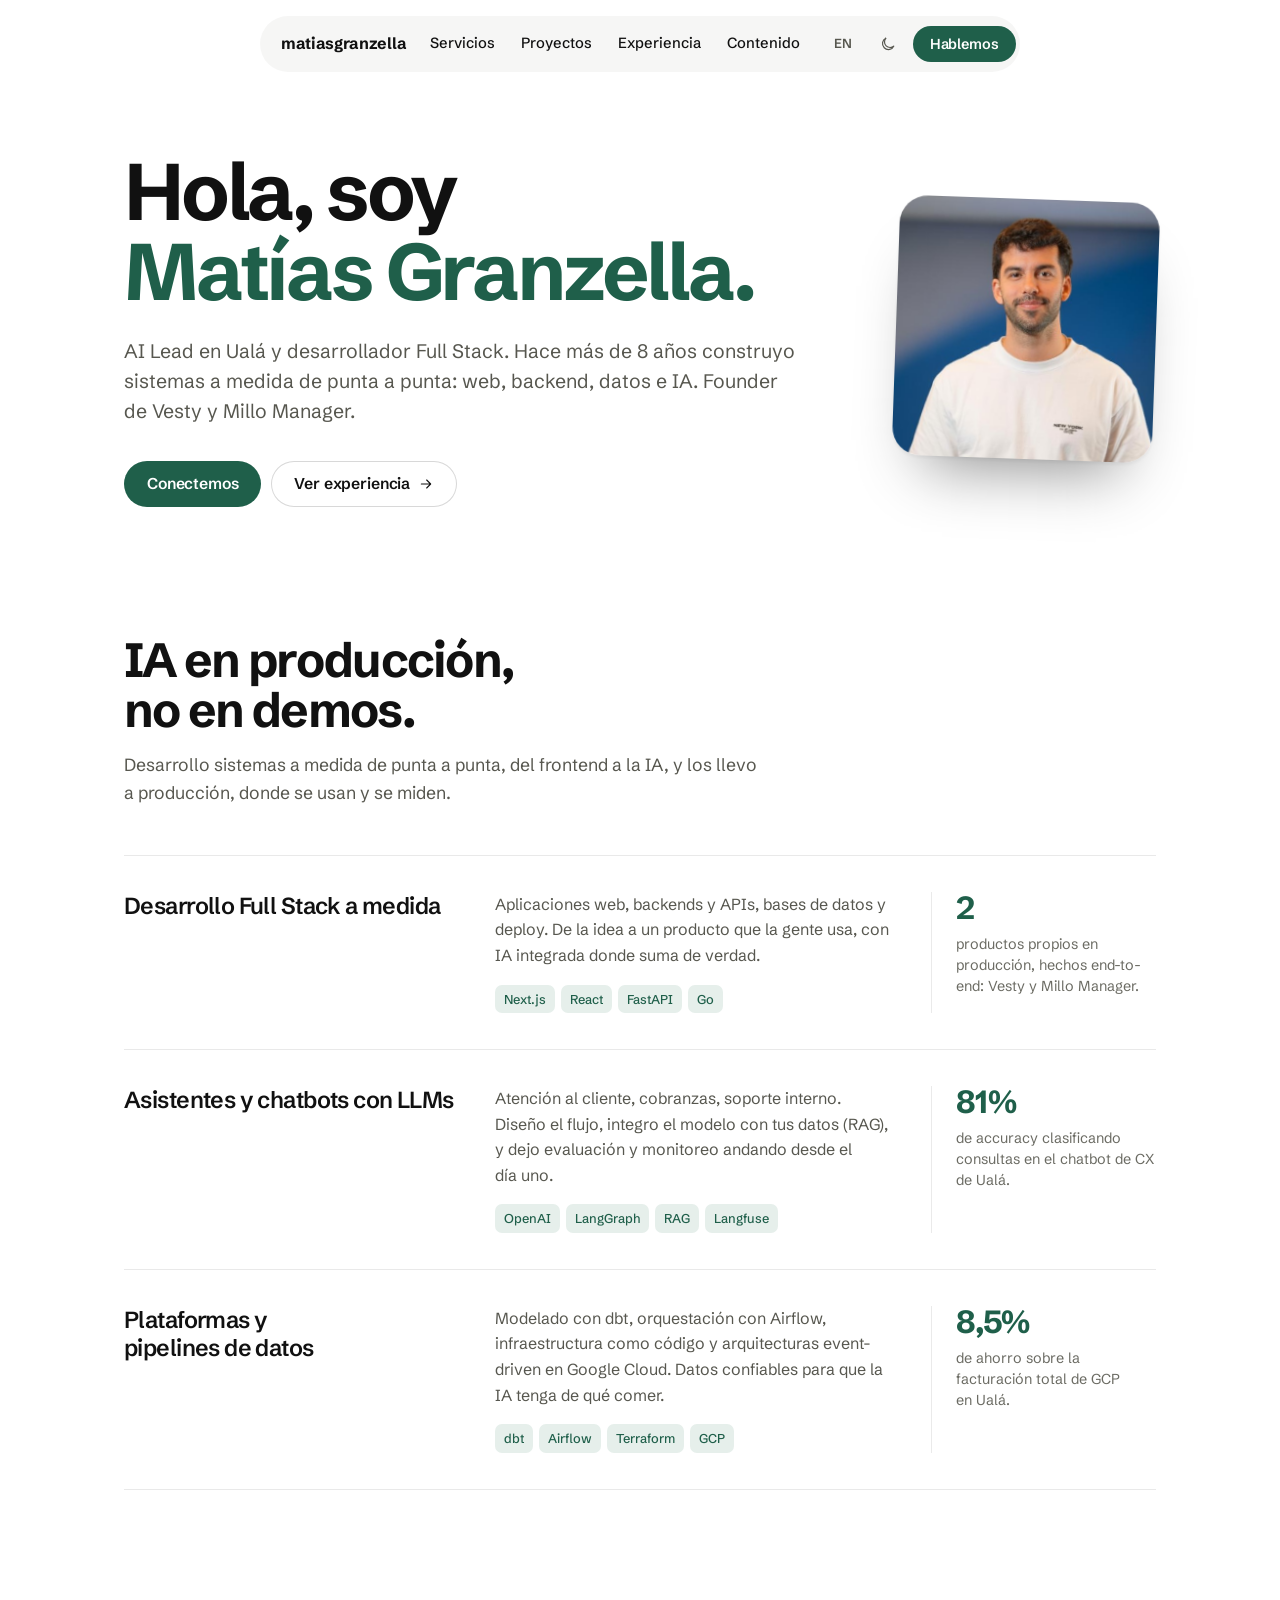
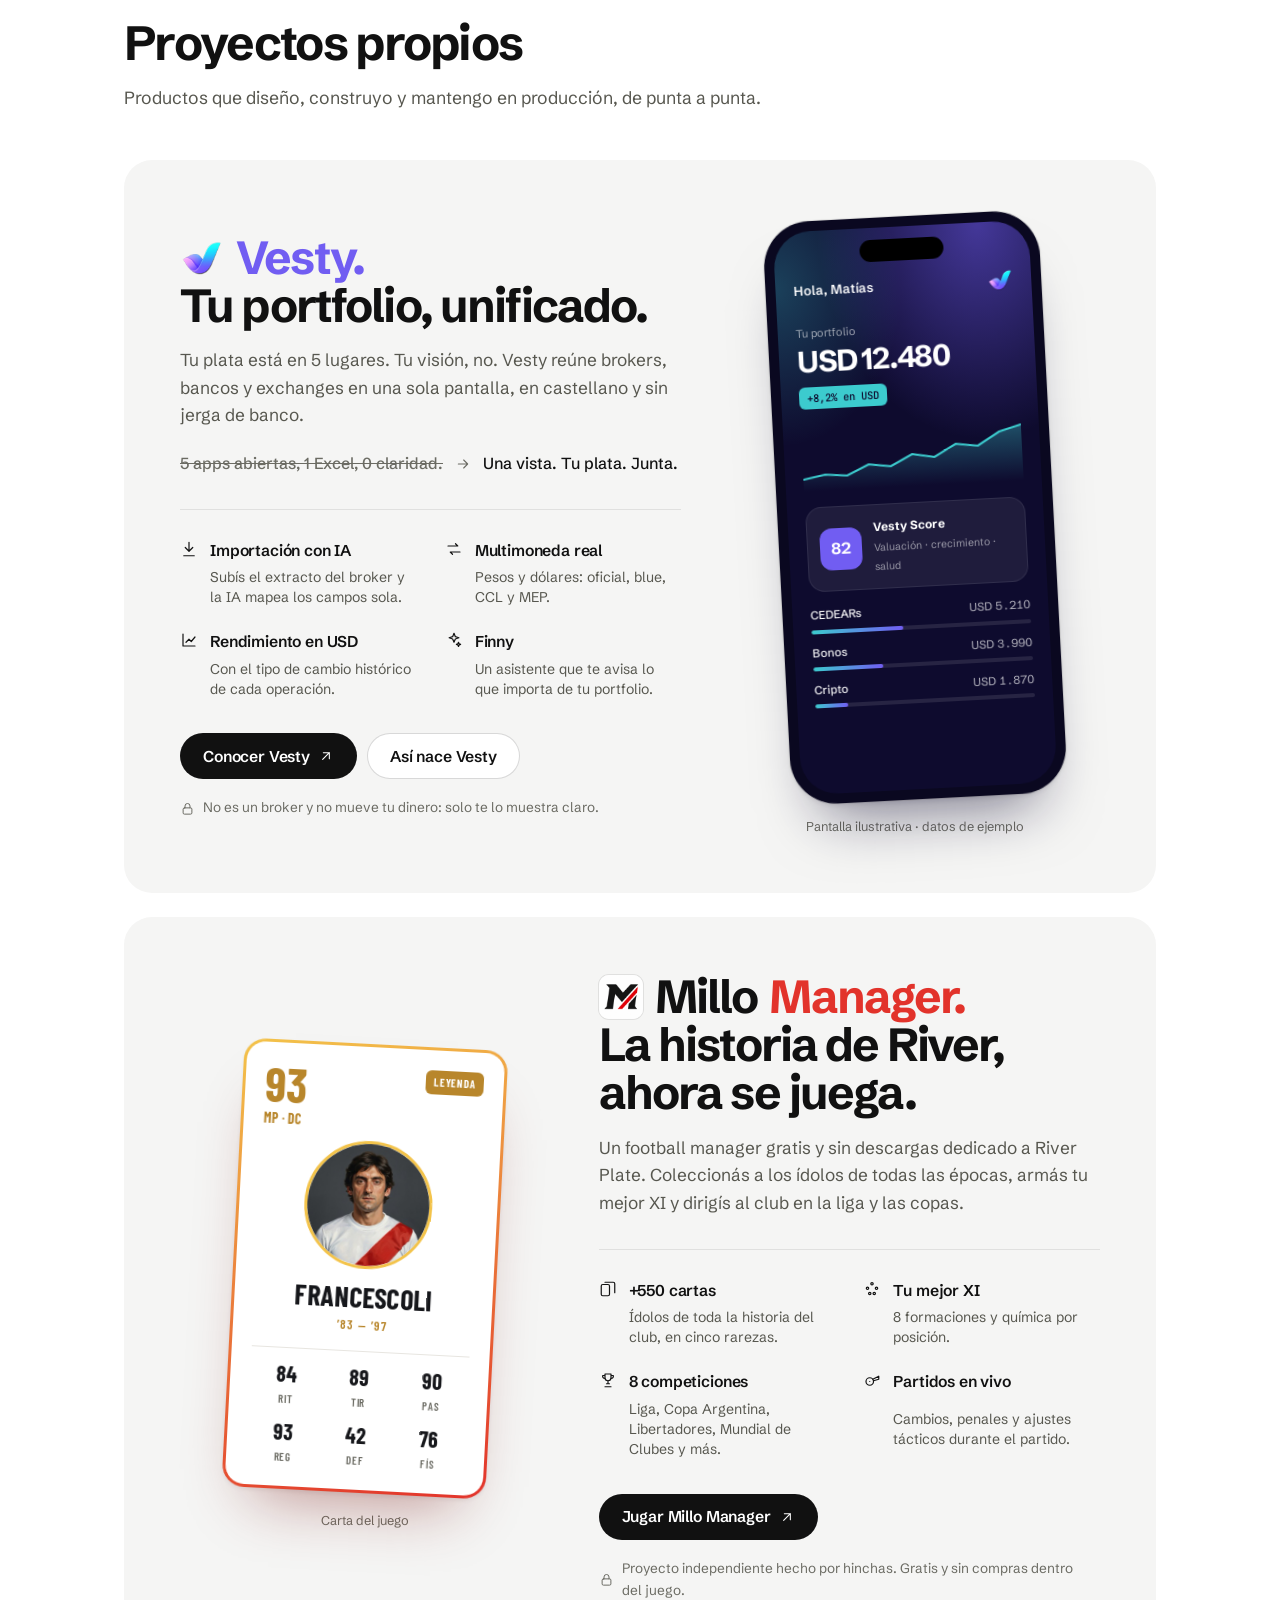
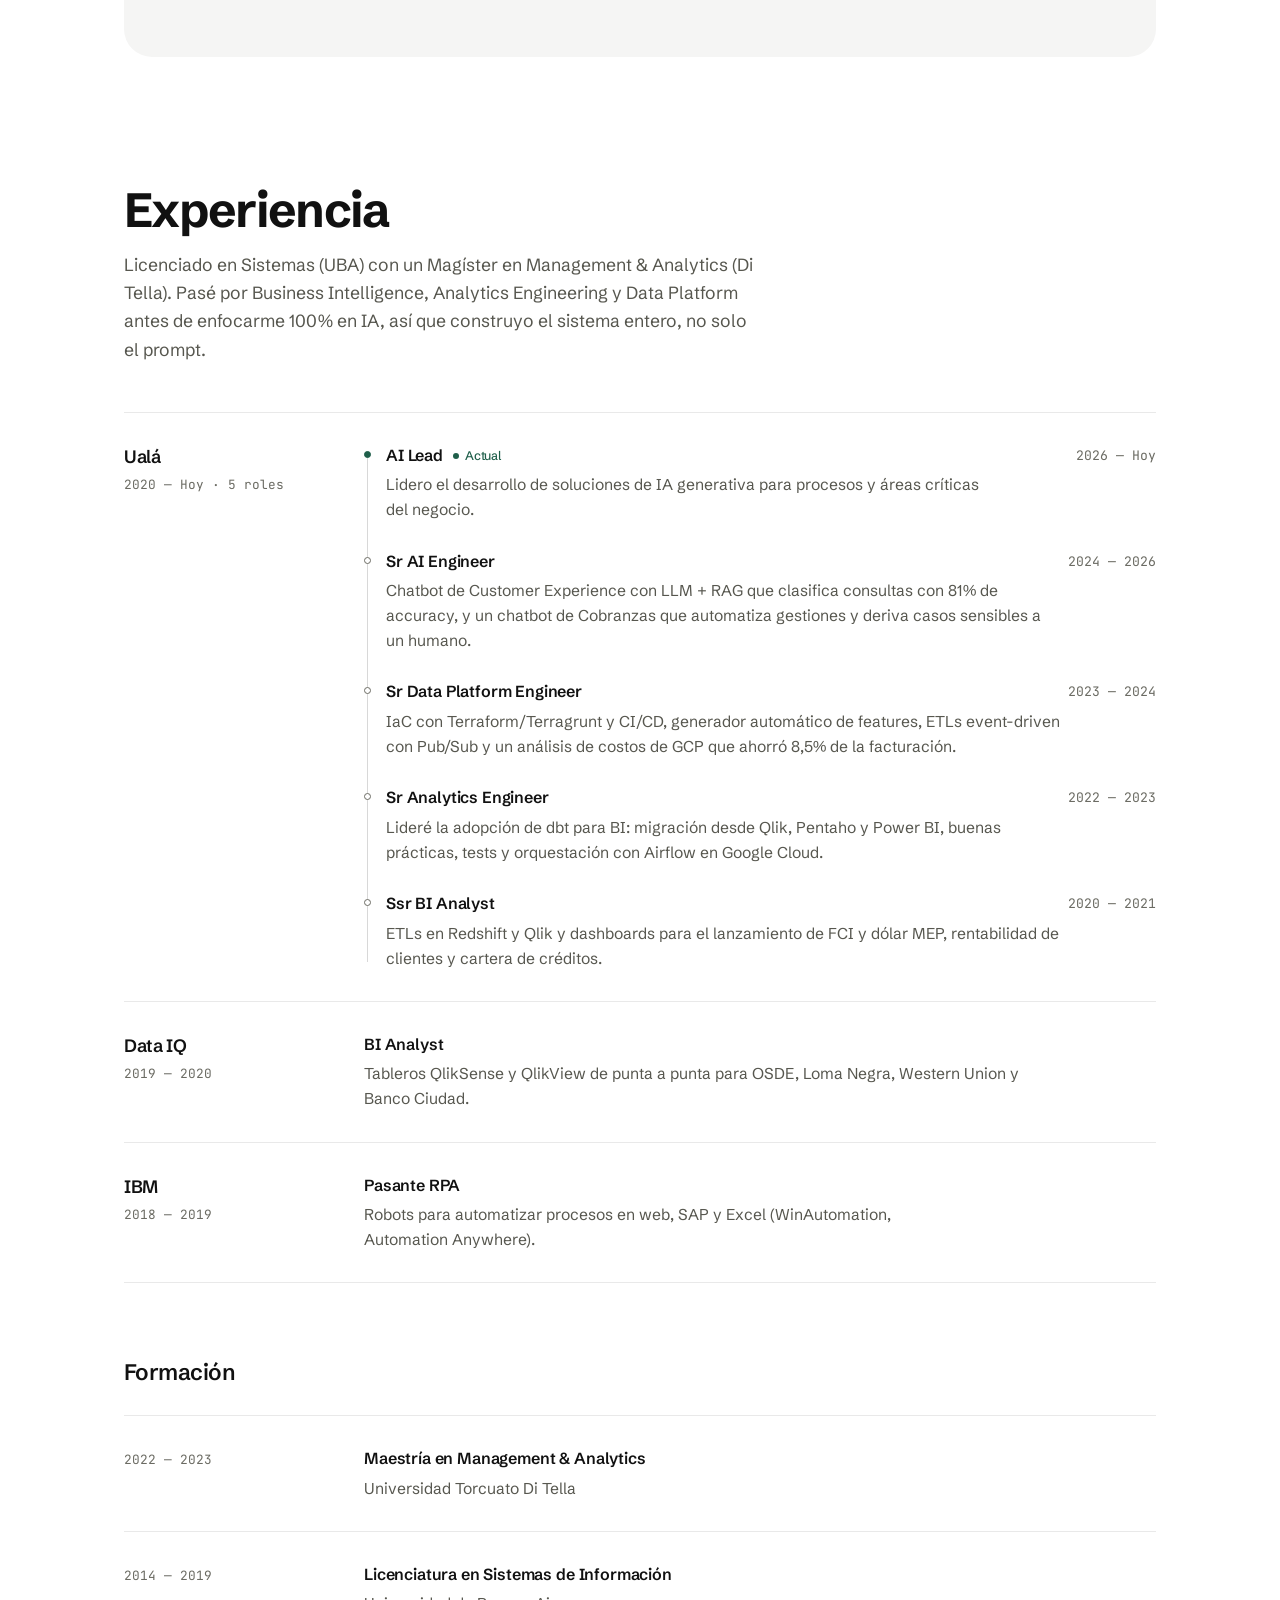
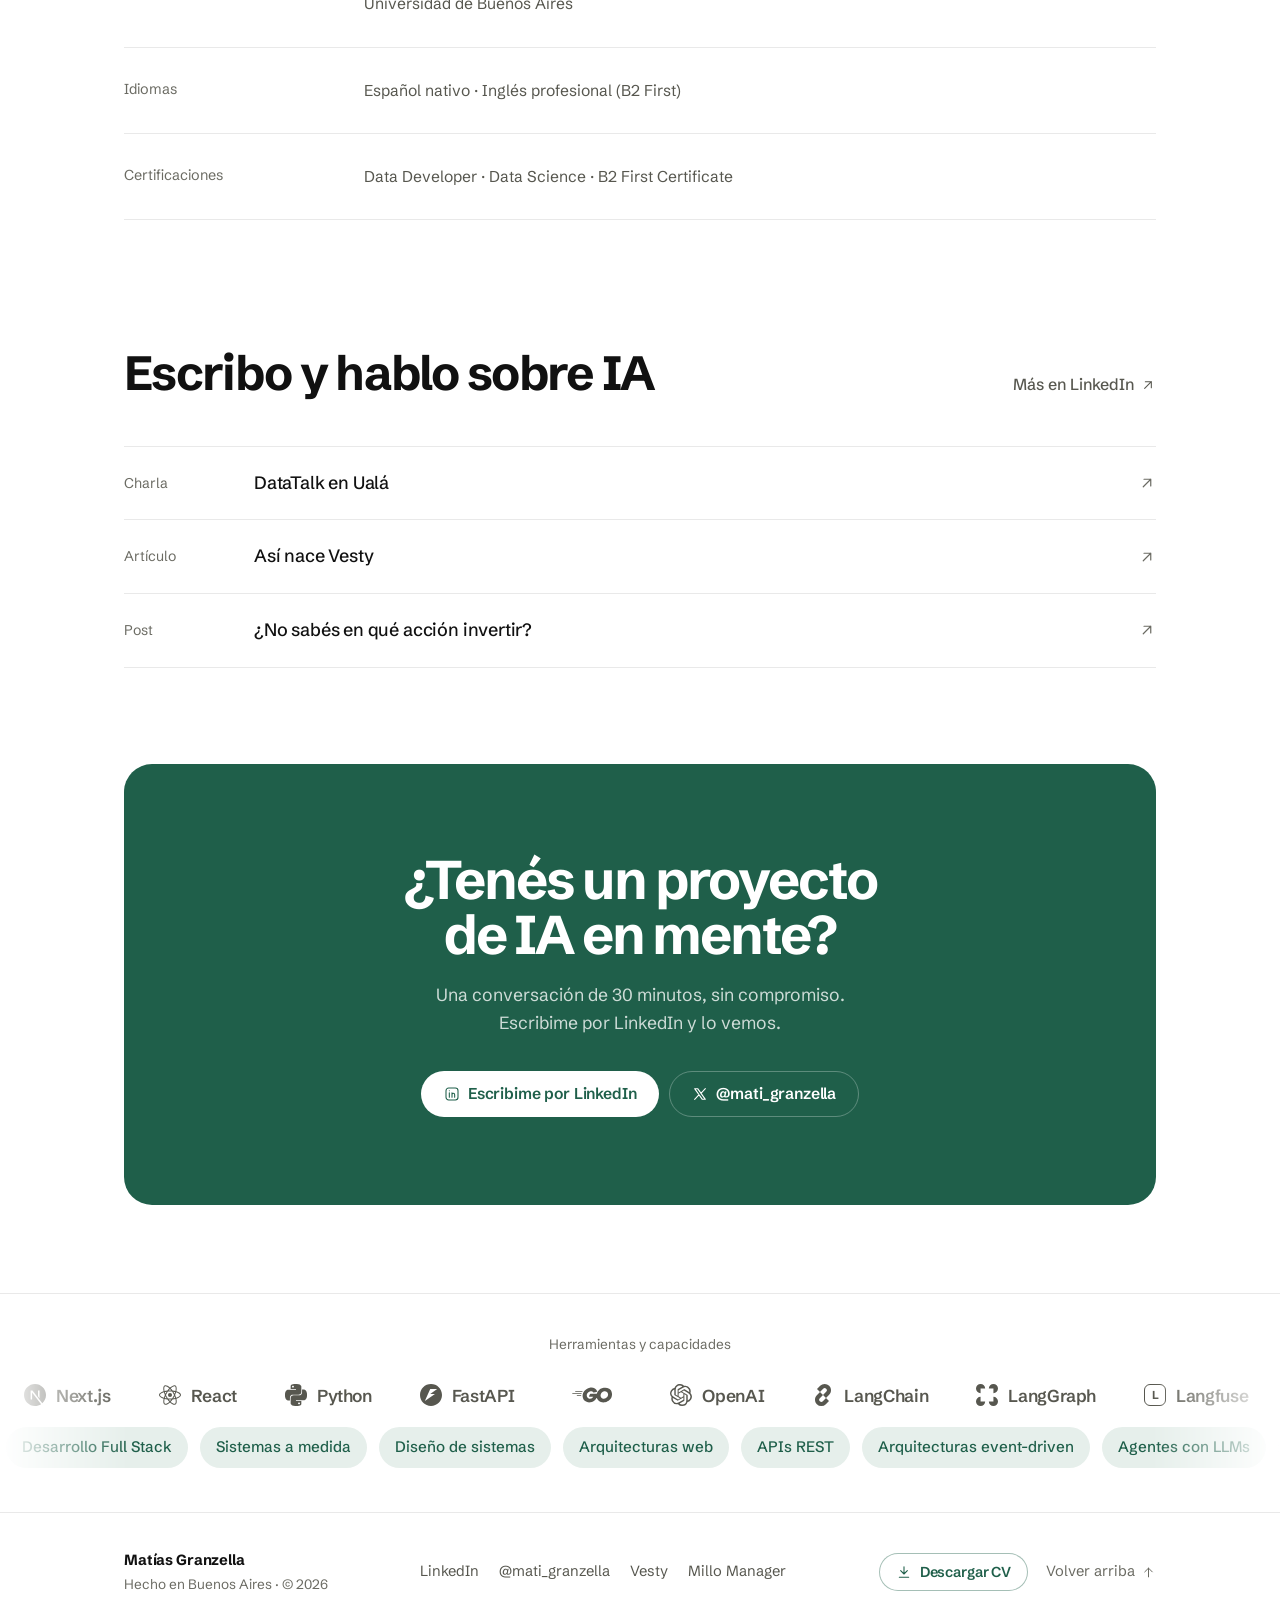
==== index.html @ e3f2c56a "Imagen para compartir más sobria (v4) y "Full Stack" en todos lados - og-image-v4.png: nombre grande" ====
<!DOCTYPE html>
<html lang="es">
<head>
  <meta charset="UTF-8" />
  <meta name="viewport" content="width=device-width, initial-scale=1.0" />
  <title>Matías Granzella — AI Lead y desarrollador Full Stack</title>
  <meta name="description" content="AI Lead en Ualá y desarrollador Full Stack. Construyo sistemas a medida con IA en producción. Founder de Vesty y Millo Manager." />
  <meta name="theme-color" content="#ffffff" media="(prefers-color-scheme: light)" />
  <meta name="theme-color" content="#0b0b0b" media="(prefers-color-scheme: dark)" />

  <!-- PREVIEW AL COMPARTIR (LinkedIn / X / WhatsApp) -->
  <link rel="canonical" href="https://matiasgranzella.com" />
  <meta property="og:type" content="website" />
  <meta property="og:site_name" content="Matías Granzella" />
  <meta property="og:locale" content="es_AR" />
  <meta property="og:title" content="Matías Granzella — AI Lead y desarrollador Full Stack" />
  <meta property="og:description" content="AI Lead en Ualá y desarrollador Full Stack. Construyo sistemas a medida con IA en producción. Founder de Vesty y Millo Manager." />
  <meta property="og:url" content="https://matiasgranzella.com" />
  <meta property="og:image" content="https://matiasgranzella.com/assets/og-image-v4.png" />
  <meta property="og:image:secure_url" content="https://matiasgranzella.com/assets/og-image-v4.png" />
  <meta property="og:image:width" content="1200" />
  <meta property="og:image:height" content="630" />
  <meta property="og:image:type" content="image/png" />
  <meta property="og:image:alt" content="Matías Granzella — AI Lead en Ualá, desarrollador Full Stack y founder de Vesty y Millo Manager" />

  <!-- Twitter / X -->
  <meta name="twitter:card" content="summary_large_image" />
  <meta name="twitter:title" content="Matías Granzella — AI Lead y desarrollador Full Stack" />
  <meta name="twitter:description" content="Sistemas a medida con IA en producción. Founder de Vesty y Millo Manager." />
  <meta name="twitter:image" content="https://matiasgranzella.com/assets/og-image-v4.png" />
  <meta name="twitter:creator" content="@mati_granzella" />

  <link rel="icon" type="image/svg+xml" href="assets/favicon.svg" />
  <link rel="apple-touch-icon" href="assets/favicon.svg" />

  <script>
    // Tema antes del primer paint: preferencia guardada o la del sistema
    (function () {
      try {
        var t = localStorage.getItem("theme");
        if (t === "dark" || (!t && matchMedia("(prefers-color-scheme: dark)").matches))
          document.documentElement.setAttribute("data-theme", "dark");
      } catch (e) {}
    })();
  </script>

  <link rel="preconnect" href="https://fonts.googleapis.com" />
  <link rel="preconnect" href="https://fonts.gstatic.com" crossorigin />
  <link href="https://fonts.googleapis.com/css2?family=Barlow+Condensed:wght@600;700&family=JetBrains+Mono:wght@400;500&family=Schibsted+Grotesk:wght@400;500;600;700&display=swap" rel="stylesheet" />
  <link rel="stylesheet" href="styles.css" />
</head>
<body>
<!--
  THESIS: Un CV que se lee como el sitio de un producto: un senior que ya shipea IA en producción, con números. Rechaza el portfolio de dev con orbs, emojis y barras de skills.
  OWN-WORLD: Lienzo blanco (#fff) / negro (#0b0b0b), superficies gris piedra, tinta #111, verde bosque #1F5F4A como color de marca (botones principales, última línea del H1, cifras, tags, puntos, cierre). Schibsted Grotesk 700 apretado para títulos, JetBrains Mono solo para años. Nav y botones en píldora, filas con hairlines, cards de producto propio (Vesty, Millo Manager) cada una en su paleta. ES/EN.
  STORY: Entiende en 5s quién es (AI Lead en Ualá + Full Stack + founder); cree porque cada servicio trae una prueba real; escribe por LinkedIn o descarga el CV.
  FIRST VIEWPORT: Nav píldora centrada arriba (marca, secciones, EN, tema, "Hablemos"). Dos columnas: izquierda H1 "Hola, soy / Matías Granzella." (~5rem, segunda línea en verde), subtítulo de 2-3 líneas, botón verde "Conectemos" + "Ver experiencia"; derecha foto cuadrada de 260px levemente girada. En mobile la foto va chica arriba del H1.
  FORM: brief-pinned (referencia martincoll.dev) sobre el roll; seed 438fd746.
  FINISH: unreviewed and undocumented is unfinished; this build ends with the finish review, the verdict, DESIGN.md, and every shipping raster carrying its provenance
-->
  <a class="skip" href="#main">Saltar al contenido</a>
  <div class="progress" id="progress" aria-hidden="true"></div>

  <header class="nav" id="nav">
    <a href="#top" class="nav__brand" aria-label="Inicio">
      <span class="nav__handle" id="navHandle"></span>
    </a>
    <nav class="nav__links" aria-label="Secciones">
      <a href="#servicios" data-nav="services">Servicios</a>
      <a href="#proyectos" data-nav="projects">Proyectos</a>
      <a href="#experiencia" data-nav="experience">Experiencia</a>
      <a href="#contenido" data-nav="content">Contenido</a>
    </nav>
    <div class="nav__actions">
      <button class="lang-toggle" id="langToggle" type="button">EN</button>
      <button class="theme-toggle" id="themeToggle" type="button" aria-label="Cambiar a modo oscuro">
        <svg class="icon-moon" viewBox="0 0 24 24" aria-hidden="true"><path d="M20 14.5A8 8 0 1 1 9.5 4a6.5 6.5 0 0 0 10.5 10.5Z"/></svg>
        <svg class="icon-sun" viewBox="0 0 24 24" aria-hidden="true"><circle cx="12" cy="12" r="4"/><path d="M12 2v2M12 20v2M4.9 4.9l1.4 1.4M17.7 17.7l1.4 1.4M2 12h2M20 12h2M4.9 19.1l1.4-1.4M17.7 6.3l1.4-1.4"/></svg>
      </button>
      <a class="btn btn--primary btn--sm" id="navCta" href="#">Hablemos</a>
    </div>
  </header>

  <main id="main">
    <!-- HERO -->
    <section class="hero" id="top">
      <div class="container hero__inner">
        <div class="hero__copy">
          <h1 class="hero__title" id="heroTitle"></h1>
          <p class="hero__sub" id="heroSub"></p>
          <div class="hero__ctas" id="heroCtas"></div>
          <p class="hero__status" id="heroStatus"></p>
        </div>
        <figure class="hero__photo">
          <img id="heroPhoto" src="assets/foto_perfil.jpeg" alt="Matías Granzella" width="681" height="531" />
        </figure>
      </div>

    </section>

    <!-- SERVICIOS -->
    <section class="section" id="servicios">
      <div class="container">
        <header class="section__head">
          <h2 class="section__title" id="servicesTitle"></h2>
          <p class="section__intro" id="servicesIntro"></p>
        </header>
        <ol class="services" id="servicesList"></ol>
      </div>
    </section>

    <!-- PROYECTOS -->
    <section class="section" id="proyectos">
      <div class="container">
        <header class="section__head">
          <h2 class="section__title" id="projectsTitle"></h2>
          <p class="section__intro" id="projectsIntro"></p>
        </header>
        <div class="projects" id="projectsList"></div>
      </div>
    </section>

    <!-- EXPERIENCIA -->
    <section class="section" id="experiencia">
      <div class="container">
        <header class="section__head">
          <h2 class="section__title" id="expTitle"></h2>
          <p class="section__intro" id="expAbout"></p>
        </header>
        <div class="cv" id="cvList"></div>

        <h3 class="cv__subtitle" id="eduTitle"></h3>
        <div class="cv" id="eduList"></div>
      </div>
    </section>

    <!-- CONTENIDO -->
    <section class="section" id="contenido">
      <div class="container">
        <header class="section__head section__head--row">
          <h2 class="section__title" id="contentTitle"></h2>
          <a class="link-arrow" id="contentCta" href="#"></a>
        </header>
        <ul class="posts" id="contentList"></ul>
      </div>
    </section>

    <!-- CIERRE -->
    <section class="section section--tight" id="contacto">
      <div class="container">
        <div class="closing">
          <h2 class="closing__title" id="contactTitle"></h2>
          <p class="closing__text" id="contactText"></p>
          <div class="closing__ctas" id="contactCtas"></div>
        </div>
        <p class="closing__personal" id="contactPersonal"></p>
      </div>
    </section>

    <!-- STACK -->
    <section class="stack" aria-label="Tecnologías con las que trabajo">
      <p class="stack__label" id="stackLabel"></p>
      <div class="stack__viewport">
        <ul class="stack__track" id="stackTrack"></ul>
      </div>
      <div class="stack__viewport">
        <ul class="stack__track stack__track--caps" id="capsTrack"></ul>
      </div>
    </section>
  </main>

  <footer class="footer">
    <div class="container footer__inner">
      <div class="footer__id">
        <span class="footer__name" id="footerName"></span>
        <span class="footer__made" id="footerMade"></span>
      </div>
      <nav class="footer__links" id="footerLinks" aria-label="Links"></nav>
      <div class="footer__actions">
        <a class="btn btn--ghost btn--sm footer__cv" id="footerCv" download></a>
        <a class="footer__top" id="footerTop" href="#top"></a>
      </div>
    </div>
  </footer>

  <script src="data.js"></script>
  <script src="app.js"></script>
</body>
</html>
---- styles.css ----
/* ============================================================================
   ESTILOS — normalmente no necesitás tocar esto.
   El color de acento se cambia desde data.js (campo "accent").
   ========================================================================== */

:root {
  --bg: #ffffff;
  --surface: #f5f5f4;
  --surface-2: #ececea;
  --ink: #111111;
  --ink-soft: #57574f;
  --ink-faint: #6b6b63;
  --line: rgba(17, 17, 17, 0.09);
  --line-strong: rgba(17, 17, 17, 0.16);
  --accent: #1F5F4A;
  --accent-ink: #1F5F4A;
  --accent-strong: #1F5F4A;
  --accent-strong-hover: #184c3b;
  --accent-on: #ffffff;
  --accent-tint: #e6efeb;
  --accent-display: #1F5F4A;
  --closing-bg: #1F5F4A;
  --inverse-bg: #111111;
  --inverse-ink: #ffffff;
  --inverse-soft: rgba(255, 255, 255, 0.68);

  --sans: "Schibsted Grotesk", ui-sans-serif, system-ui, -apple-system, "Segoe UI", sans-serif;
  --mono: "JetBrains Mono", ui-monospace, "SF Mono", Menlo, monospace;

  --container: 1080px;
  --gutter: 24px;
  --radius-lg: 28px;
  --ease-out: cubic-bezier(0.16, 1, 0.3, 1);

  color-scheme: light;
}

[data-theme="dark"] {
  --bg: #0b0b0b;
  --surface: #161615;
  --surface-2: #1f1f1d;
  --ink: #f2f2ef;
  --ink-soft: #b3b3ab;
  --ink-faint: #8a8a82;
  --line: rgba(255, 255, 255, 0.09);
  --line-strong: rgba(255, 255, 255, 0.18);
  --accent: #6fae93;
  --accent-ink: #7fbfa3;
  --accent-strong: #6fae93;
  --accent-strong-hover: #7fbfa3;
  --accent-on: #0b0b0b;
  --accent-tint: rgba(111, 174, 147, 0.14);
  --accent-display: #7fbfa3;
  --closing-bg: #173f33;
  --inverse-bg: #f2f2ef;
  --inverse-ink: #0b0b0b;
  --inverse-soft: rgba(11, 11, 11, 0.66);

  color-scheme: dark;
}

*, *::before, *::after { margin: 0; padding: 0; box-sizing: border-box; }

html { scroll-behavior: smooth; scroll-padding-top: 96px; -webkit-text-size-adjust: 100%; }

body {
  font-family: var(--sans);
  font-size: 1rem;
  line-height: 1.6;
  background: var(--bg);
  color: var(--ink);
  -webkit-font-smoothing: antialiased;
  text-rendering: optimizeLegibility;
}

::selection { background: color-mix(in srgb, var(--accent) 24%, transparent); color: var(--ink); }
:focus-visible { outline: 2px solid var(--accent); outline-offset: 3px; border-radius: 6px; }
html { scrollbar-color: var(--line-strong) var(--bg); }

a { color: inherit; text-decoration: none; }
ul, ol { list-style: none; }
img, svg { display: block; }
h1, h2, h3 { text-wrap: balance; }
p { text-wrap: pretty; }

.container { max-width: var(--container); margin: 0 auto; padding: 0 var(--gutter); }

.skip {
  position: absolute; left: 12px; top: -48px; z-index: 200;
  background: var(--ink); color: var(--bg);
  padding: 10px 16px; border-radius: 100px; font-weight: 600; font-size: .9rem;
}
.skip:focus { top: 12px; }

.mono { font-family: var(--mono); font-variant-numeric: tabular-nums; }

/* ICONOS ------------------------------------------------------------------- */
.i {
  width: 18px; height: 18px;
  fill: none; stroke: currentColor; stroke-width: 1.6;
  stroke-linecap: round; stroke-linejoin: round;
  flex-shrink: 0;
}

/* BOTONES ------------------------------------------------------------------ */
.btn {
  display: inline-flex; align-items: center; justify-content: center; gap: 8px;
  font: 600 .98rem/1 var(--sans);
  letter-spacing: -.01em;
  padding: 14px 22px;
  border-radius: 100px;
  border: 1px solid transparent;
  cursor: pointer;
  white-space: nowrap;
  transition: background-color .2s, border-color .2s, color .2s, transform .2s var(--ease-out);
}
.btn:active { transform: scale(.97); }
.btn--primary { background: var(--accent-strong); color: var(--accent-on); }
.btn--primary:hover { background: var(--accent-strong-hover); }
.btn--ghost { background: var(--bg); color: var(--ink); border-color: var(--line-strong); }
.btn--ghost:hover { background: var(--surface); }
.btn--sm { padding: 10px 16px; font-size: .9rem; }
.btn .i { width: 16px; height: 16px; transition: transform .25s var(--ease-out); }
.btn:hover .i--arrow { transform: translateX(3px); }

.link-arrow {
  display: inline-flex; align-items: center; gap: 6px;
  font-weight: 500; color: var(--ink-soft);
  transition: color .2s;
}
.link-arrow:hover { color: var(--accent-ink); }
.link-arrow .i { width: 16px; height: 16px; transition: transform .25s var(--ease-out); }
.link-arrow:hover .i { transform: translate(2px, -2px); }

/* NAV ---------------------------------------------------------------------- */
.nav {
  position: fixed; z-index: 100;
  top: 16px; left: 50%;
  transform: translateX(-50%);
  width: min(760px, calc(100% - 24px));
  display: flex; align-items: center; justify-content: space-between; gap: 12px;
  padding: 7px 7px 7px 10px;
  background: color-mix(in srgb, var(--surface) 88%, transparent);
  backdrop-filter: saturate(1.4) blur(14px);
  -webkit-backdrop-filter: saturate(1.4) blur(14px);
  border: 1px solid transparent;
  border-radius: 100px;
  transition: border-color .3s, box-shadow .3s;
}
.nav.is-scrolled { border-color: var(--line); box-shadow: 0 6px 24px -12px rgba(0, 0, 0, .18); }
.nav__brand { display: flex; align-items: center; padding-left: 10px; font-weight: 700; letter-spacing: -.02em; }
.nav__links { display: flex; gap: 2px; }
.nav__links a {
  font-size: .92rem; font-weight: 500;
  color: var(--ink);
  padding: 8px 12px; border-radius: 100px;
  transition: color .2s, background-color .2s;
}
.nav__links a:hover { background: var(--surface-2); color: var(--accent-ink); }
.nav__links a.is-active { color: var(--accent-ink); background: var(--accent-tint); }
.nav__actions { display: flex; align-items: center; gap: 6px; }

.theme-toggle {
  width: 38px; height: 38px;
  display: grid; place-items: center;
  border-radius: 50%;
  border: 0; background: transparent;
  color: var(--ink-soft);
  cursor: pointer;
  transition: color .2s, background-color .2s;
}
.theme-toggle:hover { color: var(--ink); background: var(--surface-2); }
.theme-toggle svg { width: 18px; height: 18px; fill: none; stroke: currentColor; stroke-width: 1.6; stroke-linecap: round; }
.lang-toggle {
  height: 38px; padding: 0 10px;
  border: 0; border-radius: 100px; background: transparent;
  font: 600 .82rem/1 var(--sans); letter-spacing: .02em;
  color: var(--ink-soft); cursor: pointer;
  transition: color .2s, background-color .2s;
}
.lang-toggle:hover { color: var(--ink); background: var(--surface-2); }
.theme-toggle .icon-sun { display: none; }
[data-theme="dark"] .theme-toggle .icon-sun { display: block; }
[data-theme="dark"] .theme-toggle .icon-moon { display: none; }

@media (max-width: 720px) {
  .nav__links { display: none; }
}
@media (max-width: 380px) {
  .nav__handle { display: none; }
}

/* HERO --------------------------------------------------------------------- */
.hero { padding: 152px 0 0; }
.hero__inner {
  display: grid;
  grid-template-columns: minmax(0, 1fr) auto;
  gap: 64px;
  align-items: center;
}

/* Foto a un costado, recortada 4:5 y apenas girada (como las cards de producto) */
.hero__photo {
  position: relative;
  justify-self: end;
  width: 260px;
  aspect-ratio: 1;
  transform: perspective(900px) rotate(2deg) rotateX(var(--rx, 0deg)) rotateY(var(--ry, 0deg));
  transition: transform .5s var(--ease-out);
}
.hero__photo.is-tilting { transition: transform .12s linear; }
.hero__photo img {
  width: 100%; height: 100%;
  border-radius: var(--radius-lg);
  object-fit: cover; object-position: 50% 30%;
  box-shadow: 0 2px 4px rgba(0, 0, 0, .06), 0 40px 60px -32px rgba(0, 0, 0, .45);
}

.hero__title {
  font-size: clamp(2.6rem, 7.2vw, 5rem);
  font-weight: 700;
  line-height: 1;
  letter-spacing: -.04em;
  white-space: pre-line;
  max-width: 14ch;
}
.hero__accent { color: var(--accent-display); }
.hero__sub {
  margin-top: 24px;
  font-size: clamp(1.06rem, 1.6vw, 1.22rem);
  line-height: 1.55;
  color: var(--ink-soft);
  max-width: 56ch;
}
.hero__ctas { display: flex; flex-wrap: wrap; gap: 10px; margin-top: 34px; }
.hero__status {
  display: inline-flex; align-items: center; gap: 10px;
  margin-top: 26px;
  font-size: .9rem; color: var(--ink-faint);
}
.hero__status:empty { display: none; }
.status-dot {
  width: 8px; height: 8px; border-radius: 50%;
  background: var(--accent);
  box-shadow: 0 0 0 4px color-mix(in srgb, var(--accent) 18%, transparent);
}

/* Entrada orquestada: el único momento de movimiento autoral de la página */
@keyframes settle {
  from { opacity: .6; transform: translateY(8px); filter: blur(3px); }
  to { opacity: 1; transform: none; filter: none; }
}
.hero__photo img, .hero__title, .hero__sub, .hero__ctas, .hero__status {
  animation: settle .9s var(--ease-out) both;
}
.hero__photo img { animation-delay: .2s; }
.hero__title { animation-delay: .06s; }
.hero__sub { animation-delay: .26s; }
.hero__ctas { animation-delay: .36s; }
.hero__status { animation-delay: .46s; }

@media (max-width: 880px) {
  .hero__inner { grid-template-columns: 1fr; gap: 32px; }
  .hero__photo { order: -1; justify-self: start; width: 112px; transform: rotate(-2deg); }
  .hero__photo img { border-radius: 26px; }
}

/* STACK (cintas al final) -------------------------------------------------- */
.stack { margin-top: 88px; padding: 40px 0 44px; border-top: 1px solid var(--line); }
.stack__label { text-align: center; font-size: .85rem; color: var(--ink-faint); margin-bottom: 26px; }
.stack__viewport {
  overflow: hidden;
  -webkit-mask-image: linear-gradient(90deg, transparent, #000 10%, #000 90%, transparent);
  mask-image: linear-gradient(90deg, transparent, #000 10%, #000 90%, transparent);
}
.stack__viewport + .stack__viewport { margin-top: 18px; }
.stack__track { display: flex; align-items: center; width: max-content; animation: marquee 60s linear infinite; }
.stack__track--caps { animation-duration: 70s; animation-direction: reverse; }
.stack__viewport:hover .stack__track { animation-play-state: paused; }
.stack__item {
  display: inline-flex; align-items: center; gap: 10px;
  font-size: 1.08rem; font-weight: 600; letter-spacing: -.02em;
  color: var(--ink-soft);
  padding: 0 24px;
  white-space: nowrap;
  transition: color .3s;
}
.stack__item:hover { color: var(--ink); }
.stack__logo {
  width: 22px; height: 22px; flex-shrink: 0;
  background: currentColor;
  -webkit-mask: var(--logo) center / contain no-repeat;
  mask: var(--logo) center / contain no-repeat;
}
.stack__logo--wide { width: 76px; height: 40px; margin: -9px -8px; }
.stack__mono {
  width: 22px; height: 22px; flex-shrink: 0;
  display: grid; place-items: center;
  border-radius: 6px;
  border: 1.6px solid currentColor;
  font-size: .72rem; font-weight: 700; line-height: 1;
}
.stack__cap {
  font-size: .95rem; font-weight: 500;
  color: var(--accent-ink);
  background: var(--accent-tint);
  padding: 8px 16px; margin: 0 6px;
  border-radius: 100px;
  white-space: nowrap;
}
@keyframes marquee { to { transform: translateX(-50%); } }

/* SECCIONES ---------------------------------------------------------------- */
.section { padding: 128px 0 0; }
.section--tight { padding-top: 96px; }
.section__head { max-width: 640px; margin-bottom: 48px; }
.section__head--row {
  max-width: none;
  display: flex; align-items: flex-end; justify-content: space-between; gap: 24px; flex-wrap: wrap;
}
.section__title {
  font-size: clamp(2rem, 4.4vw, 3rem);
  font-weight: 700;
  line-height: 1.04;
  letter-spacing: -.035em;
}
.section__intro { margin-top: 16px; font-size: 1.1rem; color: var(--ink-soft); max-width: 58ch; }

/* SERVICIOS: filas, no cards ------------------------------------------------ */
.services { border-top: 1px solid var(--line); isolation: isolate; }
@media (max-width: 600px) { .service::before { inset: 0 -12px; } }
.service {
  display: grid;
  grid-template-columns: minmax(0, 5fr) minmax(0, 6fr) minmax(0, 3.4fr);
  gap: 32px 40px;
  padding: 36px 0;
  border-bottom: 1px solid var(--line);
}
.service__title { font-size: 1.45rem; font-weight: 600; line-height: 1.2; letter-spacing: -.025em; }
.service__text { color: var(--ink-soft); }
.service__tags { display: flex; flex-wrap: wrap; gap: 6px; margin-top: 16px; }
.tag {
  font-size: .8rem; font-weight: 500;
  color: var(--accent-ink);
  padding: 4px 9px; border-radius: 7px;
  background: var(--accent-tint);
}
.service__proof { border-left: 1px solid var(--line); padding-left: 24px; }
.service__proof-value {
  color: var(--accent-display);
  font-size: 2rem; font-weight: 700; letter-spacing: -.04em; line-height: 1;
}
.service__proof-value--word { font-size: 1.35rem; letter-spacing: -.025em; padding-top: 6px; }
.service__proof-text { margin-top: 10px; font-size: .9rem; line-height: 1.45; color: var(--ink-faint); }

@media (max-width: 880px) {
  .service { grid-template-columns: 1fr; gap: 14px; padding: 30px 0; }
  .service__proof { border-left: 0; padding-left: 0; display: flex; align-items: baseline; gap: 14px; margin-top: 6px; }
  .service__proof-value { font-size: 1.5rem; flex-shrink: 0; }
  .service__proof-value--word { font-size: 1.35rem; letter-spacing: -.025em; padding-top: 6px; }
.service__proof-text { margin-top: 0; }
}

/* PRODUCTO: VESTY ------------------------------------------------------------ */
.product {
  --v-teal: #3CCBCE;
  --v-purple: #715DF2;
  --v-ink: #0E0B2E;
  display: grid;
  grid-template-columns: minmax(0, 1.15fr) minmax(0, .85fr);
  gap: 48px;
  align-items: center;
  padding: 56px;
  background: var(--surface);
  border-radius: var(--radius-lg);
  overflow: hidden;
}
.product__logo { display: flex; align-items: center; gap: 12px; color: var(--v-purple); }
.product__mark { width: .95em; height: .95em; object-fit: contain; flex-shrink: 0; }
.product--millo .product__mark { border-radius: 10px; background: #fff; box-shadow: 0 0 0 1px var(--line); }
.app__logo { width: 26px; height: 26px; object-fit: contain; }
.pcard__crest img { width: 100%; height: 100%; object-fit: cover; }
[data-theme="dark"] .product__logo { color: #a79bff; }
.product__pitch {
  font-size: clamp(2rem, 4.2vw, 2.9rem);
  font-weight: 700; line-height: 1.04; letter-spacing: -.04em;
}
.product__desc { margin-top: 16px; font-size: 1.08rem; color: var(--ink-soft); max-width: 46ch; }
.product__problem { margin-top: 22px; display: flex; flex-wrap: wrap; align-items: center; gap: 6px 12px; font-weight: 500; }
.product__problem s { color: var(--ink-faint); text-decoration-thickness: 1px; }
.product__problem .i { color: var(--ink-faint); width: 16px; height: 16px; }

.product__features {
  display: grid; grid-template-columns: 1fr 1fr; gap: 22px 28px;
  margin-top: 32px; padding-top: 28px;
  border-top: 1px solid var(--line);
}
.feature { display: grid; grid-template-columns: auto 1fr; gap: 4px 12px; }
.feature .i { grid-row: span 2; margin-top: 2px; color: var(--ink); }
.feature__title { font-weight: 600; font-size: .98rem; letter-spacing: -.01em; }
.feature__text { font-size: .88rem; line-height: 1.45; color: var(--ink-soft); }

.product__ctas { display: flex; flex-wrap: wrap; gap: 10px; margin-top: 34px; }
.product__trust { margin-top: 18px; font-size: .85rem; color: var(--ink-faint); display: flex; gap: 8px; align-items: center; }
.product__trust .i { width: 15px; height: 15px; }

.product .btn--primary { background: var(--ink); color: var(--bg); }
.product .btn--primary:hover { background: color-mix(in srgb, var(--ink) 82%, var(--bg)); }
.projects { display: grid; gap: 24px; }
.product--millo { grid-template-columns: minmax(0, .85fr) minmax(0, 1.15fr); }
.product--millo .product__visual { order: -1; }
.product--millo .product__logo { color: var(--ink); }
.product--millo .product__logo em { font-style: normal; color: #e2332b; }
[data-theme="dark"] .product--millo .product__logo em { color: #ff5a4f; }

/* Carta de jugador (identidad Millo Manager) */
.pcard {
  --m-red: #e2332b;
  --m-gold: #b8862b;
  width: 264px;
  padding: 20px 20px 18px;
  border-radius: 22px;
  background: #fff;
  color: #16171b;
  border: 3px solid transparent;
  background-image: linear-gradient(#fff, #fff), linear-gradient(160deg, #f3c34a, var(--m-red));
  background-origin: border-box;
  background-clip: padding-box, border-box;
  box-shadow: 0 2px 4px rgba(0, 0, 0, .06), 0 36px 60px -30px rgba(120, 20, 15, .45);
  font-family: "Barlow Condensed", var(--sans);
  text-transform: uppercase;
  transform: rotate(3deg);
  transition: transform .6s var(--ease-out);
}
.product--millo:hover .pcard { transform: rotate(0deg) translateY(-4px); }
.pcard__top { display: flex; justify-content: space-between; align-items: flex-start; }
.pcard__rating { font-size: 48px; font-weight: 700; line-height: .9; color: var(--m-gold); }
.pcard__pos { font-size: 14px; font-weight: 700; color: var(--m-gold); margin-top: 2px; }
.pcard__rarity {
  font-size: 11px; font-weight: 700; letter-spacing: .08em;
  color: #fff; background: var(--m-gold);
  padding: 3px 8px; border-radius: 6px;
}
.pcard__crest {
  position: relative; overflow: hidden;
  width: 128px; height: 128px; margin: 6px auto 14px;
  border-radius: 50%;
  background: #f4f3f0;
  border: 3px solid #f3c34a;
}
.pcard__sash {
  position: absolute; left: -20%; top: 38%;
  width: 140%; height: 30px;
  background: var(--m-red);
  transform: rotate(-35deg);
}
.pcard__name { text-align: center; font-size: 28px; font-weight: 700; letter-spacing: .01em; line-height: 1; }
.pcard__years { text-align: center; margin-top: 4px; font-size: 13px; font-weight: 600; color: var(--m-gold); letter-spacing: .08em; }
.pcard__stats {
  display: grid; grid-template-columns: repeat(3, 1fr); gap: 10px 0;
  margin-top: 16px; padding-top: 14px; border-top: 1px solid #e7e5e0;
  text-align: center;
}
.pcard__stats b { display: block; font-size: 22px; font-weight: 700; line-height: 1; }
.pcard__stats span { font-size: 11px; font-weight: 600; color: #6b6b63; letter-spacing: .08em; }

.product__visual { display: flex; flex-direction: column; align-items: center; gap: 18px; }
.product__caption { font-size: .8rem; color: var(--ink-faint); }

/* Teléfono: pantalla de la app en la identidad de Vesty */
.phone {
  width: 276px;
  aspect-ratio: 9 / 19;
  padding: 10px;
  border-radius: 46px;
  background: #0a0820;
  box-shadow:
    0 0 0 1px rgba(0, 0, 0, .08),
    0 2px 4px rgba(0, 0, 0, .08),
    0 40px 60px -30px rgba(14, 11, 46, .55);
  transform: rotate(-3deg);
  transition: transform .6s var(--ease-out);
}
.product:hover .phone { transform: rotate(0deg) translateY(-4px); }
.phone__screen {
  position: relative;
  height: 100%;
  border-radius: 37px;
  overflow: hidden;
  padding: 46px 18px 18px;
  color: #fff;
  background:
    radial-gradient(90% 55% at 80% 0%, rgba(113, 93, 242, .55), transparent 70%),
    radial-gradient(70% 40% at 0% 10%, rgba(60, 203, 206, .28), transparent 70%),
    #0E0B2E;
  font-size: 12px;
}
.phone__screen::before {
  content: ""; position: absolute; top: 12px; left: 50%; transform: translateX(-50%);
  width: 84px; height: 22px; border-radius: 20px; background: #000;
}
.app__top { display: flex; justify-content: space-between; align-items: center; }
.app__hi { font-size: 13px; font-weight: 600; }
.app__label { margin-top: 22px; font-size: 11px; color: rgba(255, 255, 255, .6); }
.app__value { margin-top: 4px; font-size: 30px; font-weight: 700; letter-spacing: -.04em; line-height: 1; }
.app__change {
  display: inline-block; margin-top: 10px;
  font-family: var(--mono); font-size: 10.5px; font-weight: 500;
  color: #0E0B2E; background: #3CCBCE;
  padding: 3px 8px; border-radius: 6px;
}
.app__chart { margin-top: 18px; width: 100%; height: 64px; }
.app__chart path { fill: none; stroke: #3CCBCE; stroke-width: 2; stroke-linecap: round; stroke-linejoin: round; }
.app__chart .area { fill: url(#vfill); stroke: none; }
.app__score {
  display: flex; align-items: center; gap: 12px;
  margin-top: 16px; padding: 12px;
  border-radius: 16px;
  background: rgba(255, 255, 255, .07);
  border: 1px solid rgba(255, 255, 255, .08);
}
.app__score-num {
  width: 42px; height: 42px; flex-shrink: 0;
  display: grid; place-items: center;
  border-radius: 12px;
  background: #715DF2;
  font-size: 16px; font-weight: 700; font-variant-numeric: tabular-nums;
}
.app__score strong { display: block; font-size: 12px; }
.app__score span { font-size: 10.5px; color: rgba(255, 255, 255, .55); }
.app__holdings { margin-top: 14px; display: grid; gap: 10px; }
.app__holding { display: grid; grid-template-columns: 1fr auto; gap: 5px 8px; font-size: 11.5px; }
.app__holding b { font-weight: 500; }
.app__holding em { font-style: normal; color: rgba(255, 255, 255, .7); font-variant-numeric: tabular-nums; }
.app__bar { grid-column: 1 / -1; height: 4px; border-radius: 4px; background: rgba(255, 255, 255, .1); overflow: hidden; }
.app__bar i { display: block; height: 100%; border-radius: 4px; background: linear-gradient(90deg, #3CCBCE, #715DF2); }

@media (max-width: 900px) {
  .product, .product--millo { grid-template-columns: 1fr; padding: 36px 24px 0; gap: 40px; }
  .product--millo { padding-bottom: 36px; }
  .product--millo .product__visual { order: 0; height: auto; overflow: visible; }
  .product--millo .product__caption { order: 0; }
  .pcard, .product--millo:hover .pcard { transform: none; }
  .product__visual {
    overflow: hidden; height: 400px; justify-content: flex-start;
    -webkit-mask-image: linear-gradient(to bottom, #000 72%, transparent);
    mask-image: linear-gradient(to bottom, #000 72%, transparent);
  }
  .product--millo .product__visual { -webkit-mask-image: none; mask-image: none; }
  .product__caption { order: -1; }
  .phone { transform: none; }
  .product:hover .phone { transform: none; }
}
@media (max-width: 520px) {
  .product__features { grid-template-columns: 1fr; }
}

/* EXPERIENCIA (CV) ---------------------------------------------------------- */
.cv { border-top: 1px solid var(--line); }
.cv__row {
  display: grid;
  grid-template-columns: 200px minmax(0, 1fr);
  gap: 8px 40px;
  padding: 30px 0;
  border-bottom: 1px solid var(--line);
}
.cv__org { font-weight: 600; font-size: 1.12rem; letter-spacing: -.02em; }
.cv__org-meta { margin-top: 4px; font-family: var(--mono); font-size: .8rem; color: var(--ink-faint); }
.cv__roles { display: grid; gap: 26px; }
.cv__role { display: grid; grid-template-columns: minmax(0, 1fr) auto; gap: 4px 20px; }
.cv__role-title { font-weight: 600; letter-spacing: -.01em; display: flex; align-items: center; gap: 10px; }
.cv__period { font-family: var(--mono); font-size: .82rem; color: var(--ink-faint); font-variant-numeric: tabular-nums; white-space: nowrap; padding-top: 2px; }
.cv__desc { grid-column: 1 / -1; color: var(--ink-soft); max-width: 68ch; font-size: .98rem; }
.cv__label { font-size: .9rem; color: var(--ink-faint); }
.cv__now {
  font-size: .78rem; font-weight: 500;
  color: var(--accent-ink);
  display: inline-flex; align-items: center; gap: 6px;
}
.cv__now::before { content: ""; width: 6px; height: 6px; border-radius: 50%; background: var(--accent); }

/* Línea que muestra la progresión dentro de una misma empresa */
.cv__roles--track { position: relative; padding-left: 22px; }
.cv__roles--track::before {
  content: ""; position: absolute; left: 3px; top: 9px; bottom: 9px;
  width: 1px; background: var(--line-strong);
}
.cv__roles--track .cv__role { position: relative; }
.cv__roles--track .cv__role::before {
  content: ""; position: absolute; left: -22px; top: 8px;
  width: 7px; height: 7px; border-radius: 50%;
  background: var(--bg); border: 1px solid var(--ink-faint);
}
.cv__roles--track .cv__role:first-child::before { background: var(--accent); border-color: var(--accent); }

.cv__subtitle { margin: 72px 0 24px; font-size: 1.4rem; font-weight: 600; letter-spacing: -.025em; }

@media (max-width: 720px) {
  .cv__row { grid-template-columns: 1fr; gap: 18px; padding: 26px 0; }
  .cv__role { grid-template-columns: 1fr; }
  .cv__period { padding-top: 0; }
}

/* CONTENIDO ---------------------------------------------------------------- */
.posts { border-top: 1px solid var(--line); }
.post a {
  display: grid;
  grid-template-columns: 110px minmax(0, 1fr) auto;
  align-items: center; gap: 20px;
  padding: 22px 0;
  border-bottom: 1px solid var(--line);
  transition: background-color .3s;
}
.post a > * { transition: transform .35s var(--ease-out); }
.post a:hover > :not(.i) { transform: translateX(10px); }
.post__type { font-size: .88rem; color: var(--ink-faint); }
.post__title { font-size: 1.12rem; font-weight: 500; letter-spacing: -.01em; }
.post .i { color: var(--ink-faint); transition: color .2s, transform .35s var(--ease-out); }
.post a:hover .i { color: var(--accent-ink); transform: translate(2px, -2px); }
@media (max-width: 560px) {
  .post a { grid-template-columns: minmax(0, 1fr) auto; gap: 4px 16px; }
  .post__type { grid-row: 2; grid-column: 1; font-size: .82rem; }
}

/* CIERRE ------------------------------------------------------------------- */
.closing {
  --inverse-ink: #ffffff;
  --inverse-bg: var(--closing-bg);
  --inverse-soft: rgba(255, 255, 255, 0.78);
  background: var(--closing-bg);
  color: #ffffff;
  border-radius: var(--radius-lg);
  padding: 88px 32px;
  text-align: center;
  display: flex; flex-direction: column; align-items: center;
}
.closing__title {
  font-size: clamp(2rem, 5vw, 3.4rem);
  font-weight: 700; line-height: 1.02; letter-spacing: -.04em;
  max-width: 16ch;
}
.closing__text { margin-top: 18px; font-size: 1.1rem; color: var(--inverse-soft); max-width: 44ch; }
.closing__ctas { display: flex; flex-wrap: wrap; justify-content: center; gap: 10px; margin-top: 34px; }
.closing .btn--primary { background: #ffffff; color: var(--closing-bg); }
.closing .btn--primary:hover { background: #e6efeb; }
.closing .btn--ghost { background: transparent; color: var(--inverse-ink); border-color: color-mix(in srgb, var(--inverse-ink) 28%, transparent); }
.closing .btn--ghost:hover { background: color-mix(in srgb, var(--inverse-ink) 10%, transparent); }
.closing__personal { margin-top: 28px; text-align: center; font-size: .92rem; color: var(--ink-faint); }
.closing__personal:empty { display: none; }

/* FOOTER ------------------------------------------------------------------- */
.footer { padding: 36px 0 40px; border-top: 1px solid var(--line); }
.footer__inner { display: flex; justify-content: space-between; align-items: center; flex-wrap: wrap; gap: 20px 32px; font-size: .92rem; }
.footer__id { display: flex; flex-direction: column; gap: 2px; }
.footer__name { font-weight: 700; letter-spacing: -.01em; }
.footer__made { color: var(--ink-faint); font-size: .85rem; }
.footer__links { display: flex; gap: 20px; flex-wrap: wrap; color: var(--ink-soft); }
.footer__links a { position: relative; transition: color .2s; }
.footer__links a::after {
  content: ""; position: absolute; left: 0; right: 0; bottom: -3px; height: 1px;
  background: var(--accent); transform: scaleX(0); transform-origin: left;
  transition: transform .35s var(--ease-out);
}
.footer__links a:hover { color: var(--accent-ink); }
.footer__links a:hover::after { transform: scaleX(1); }
.footer__actions { display: flex; align-items: center; gap: 18px; }
.footer__cv { color: var(--accent-ink); border-color: color-mix(in srgb, var(--accent) 40%, transparent); }
.footer__cv:hover { background: var(--accent-tint); }
.footer__cv .i { width: 16px; height: 16px; transition: transform .3s var(--ease-out); }
.footer__cv:hover .i { transform: translateY(2px); }
.footer__top { display: inline-flex; align-items: center; gap: 6px; color: var(--ink-faint); transition: color .2s; }
.footer__top:hover { color: var(--ink); }
.footer__top .i { width: 15px; height: 15px; transition: transform .3s var(--ease-out); }
.footer__top:hover .i { transform: translateY(-3px); }
@media (max-width: 720px) {
  .footer__inner { flex-direction: column; align-items: flex-start; }
  .footer__links { display: grid; grid-template-columns: repeat(2, auto); gap: 10px 28px; }
}

/* MOBILE ------------------------------------------------------------------- */
@media (max-width: 600px) {
  :root { --gutter: 20px; }
  .hero { padding-top: 132px; }
  .hero__ctas { width: 100%; }
  .hero__ctas .btn { flex: 1 1 100%; }
  .stack { margin-top: 64px; }
  .section { padding-top: 96px; }
  .section--tight { padding-top: 72px; }
  .closing { padding: 64px 24px; }
}

/* MOVIMIENTO ---------------------------------------------------------------
   Todo está visible sin JS; la clase .motion la agrega app.js. */
.motion [data-reveal] {
  opacity: 0;
  transform: translateY(22px);
  filter: blur(6px);
  transition: opacity .9s var(--ease-out), transform .9s var(--ease-out), filter .9s var(--ease-out);
  transition-delay: var(--d, 0s);
}
.motion [data-reveal].is-in { opacity: 1; transform: none; filter: none; }

/* Filas de servicio: al pasar el mouse, el título se desliza y la cifra crece */
.service { position: relative; }
.service::before {
  content: ""; position: absolute; inset: 0 -20px;
  border-radius: var(--radius-lg);
  background: var(--surface);
  opacity: 0; transform: scale(.98);
  transition: opacity .4s var(--ease-out), transform .4s var(--ease-out);
  z-index: -1;
}
.service:hover::before { opacity: 1; transform: none; }
.service__title { transition: transform .45s var(--ease-out), color .3s; }
.service:hover .service__title { transform: translateX(8px); color: var(--accent-ink); }
.service__proof-value { transition: transform .45s var(--ease-out); transform-origin: left bottom; }
.service:hover .service__proof-value { transform: scale(1.08); }

/* Tarjetas de proyecto: luz que sigue al mouse + mockup en 3D */
.product { position: relative; isolation: isolate; }
.product::after {
  content: ""; position: absolute; inset: 0; z-index: -1;
  border-radius: inherit;
  background: radial-gradient(520px circle at var(--mx, 50%) var(--my, 50%), color-mix(in srgb, var(--spot, #fff) 70%, transparent), transparent 60%);
  opacity: 0; transition: opacity .4s;
  pointer-events: none;
}
.product:hover::after { opacity: 1; }
.product--vesty { --spot: rgba(113, 93, 242, .16); }
.product--millo { --spot: rgba(226, 51, 43, .12); }
[data-theme="dark"] .product--vesty { --spot: rgba(113, 93, 242, .22); }
[data-theme="dark"] .product--millo { --spot: rgba(226, 51, 43, .18); }
.product__visual { perspective: 1000px; }
.product .phone, .product .pcard { will-change: transform; }
.product.is-tilting .phone { transform: rotateX(var(--rx)) rotateY(var(--ry)) translateY(-6px); transition: transform .12s linear; }
.product.is-tilting .pcard { transform: rotateX(var(--rx)) rotateY(var(--ry)) translateY(-6px); transition: transform .12s linear; }

/* Features: el ícono gira apenas al pasar el mouse */
.feature .i { transition: transform .4s var(--ease-out), color .3s; }
.feature:hover .i { transform: rotate(-8deg) scale(1.15); color: var(--accent-ink); }

/* Línea de carrera que se dibuja al hacer scroll */
/* Recorrido laboral: línea gris que se dibuja, línea verde que se llena con el scroll,
   roles que entran de a uno y puntos que se encienden al pasarlos */
.motion .cv__roles--track::before { transform: scaleY(0); transform-origin: top; transition: transform 1.4s var(--ease-out) .2s; }
.motion .cv__roles--track.is-in::before { transform: scaleY(1); }
.cv__roles--track::after {
  content: ""; position: absolute; left: 3px; top: 9px; bottom: 9px;
  width: 1px; background: var(--accent);
  transform: scaleY(var(--fill, 0)); transform-origin: top;
  transition: transform .25s linear;
}
.motion .cv__role {
  opacity: 0; transform: translateX(-12px); filter: blur(4px);
  transition: opacity .7s var(--ease-out), transform .7s var(--ease-out), filter .7s var(--ease-out);
  transition-delay: calc(var(--i, 0) * .12s);
}
.motion .cv__role.is-in { opacity: 1; transform: none; filter: none; }
.cv__roles--track .cv__role::before { transition: transform .5s var(--ease-out), background-color .4s, border-color .4s, box-shadow .4s; }
.motion .cv__roles--track .cv__role:not(.is-in)::before { transform: scale(0); }
.cv__roles--track .cv__role.is-passed::before { background: var(--accent); border-color: var(--accent); }
.cv__roles--track .cv__role--now::before { animation: nowPulse 2.4s var(--ease-out) infinite; }
@keyframes nowPulse {
  0% { box-shadow: 0 0 0 0 color-mix(in srgb, var(--accent) 45%, transparent); }
  70%, 100% { box-shadow: 0 0 0 9px transparent; }
}
.cv__role-title, .cv__period { transition: color .3s, transform .45s var(--ease-out); }
.cv__role:hover .cv__role-title { color: var(--accent-ink); transform: translateX(4px); }
.cv__role:hover .cv__period { color: var(--accent-ink); }
.cv__roles--track .cv__role:hover::before { transform: scale(1.5); }

/* Botones primarios: brillo que cruza al pasar el mouse */
.btn--primary { position: relative; overflow: hidden; }
.btn--primary::after {
  content: ""; position: absolute; inset: 0;
  background: linear-gradient(105deg, transparent 35%, rgba(255, 255, 255, .28) 50%, transparent 65%);
  transform: translateX(-120%);
}
.btn--primary:hover::after { transform: translateX(120%); transition: transform .8s var(--ease-out); }

/* Barra de progreso de lectura, arriba de todo */
.progress {
  position: fixed; top: 0; left: 0; right: 0; z-index: 150;
  height: 2px;
  background: var(--accent);
  transform: scaleX(var(--p, 0)); transform-origin: left;
  pointer-events: none;
}

@media (prefers-reduced-motion: reduce) {
  html { scroll-behavior: auto; }
  *, *::before, *::after { animation: none !important; transition: none !important; }
  .stack__viewport { -webkit-mask-image: none; mask-image: none; }
  .stack__track { width: auto; flex-wrap: wrap; justify-content: center; row-gap: 8px; }
  .stack__track > [aria-hidden="true"] { display: none; }
  .motion [data-reveal] { opacity: 1; transform: none; filter: none; }
  .motion .cv__role { opacity: 1; transform: none; filter: none; }
  .cv__roles--track::after { display: none; }
  .progress { display: none; }
}
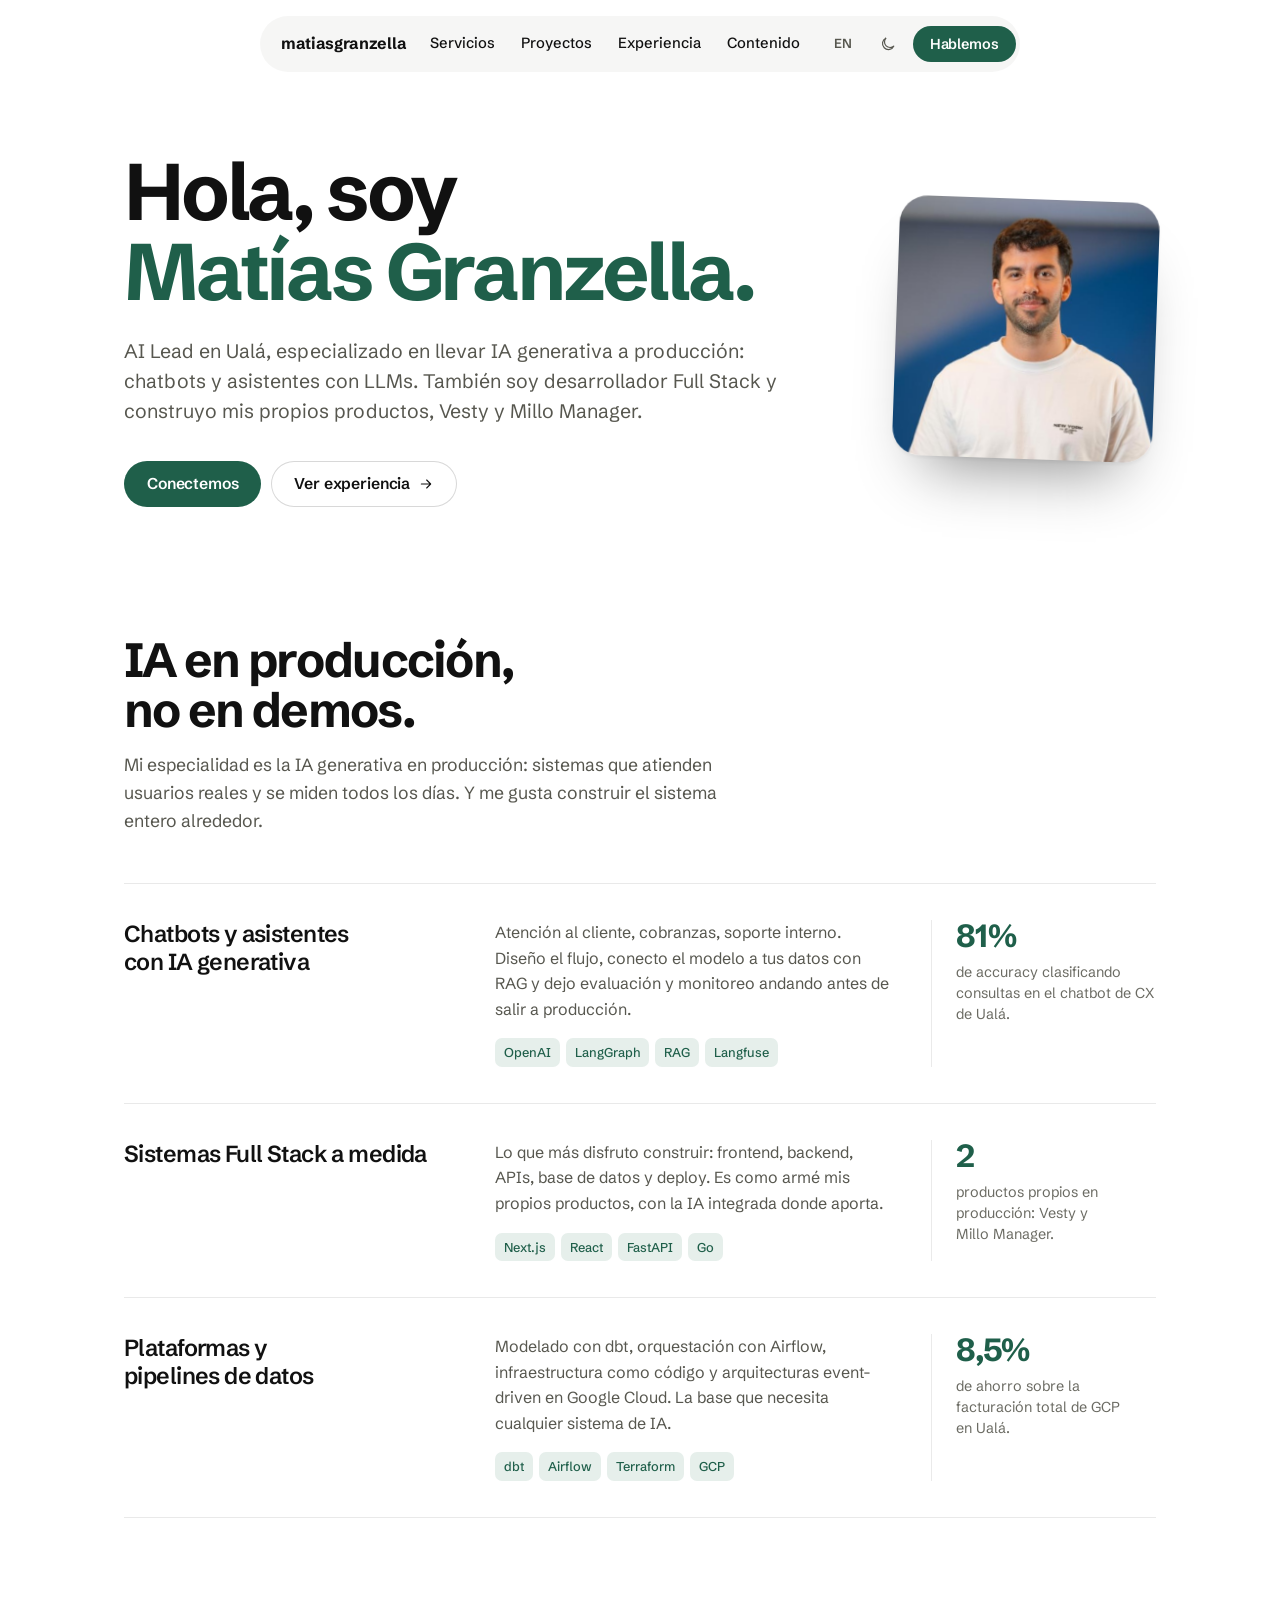
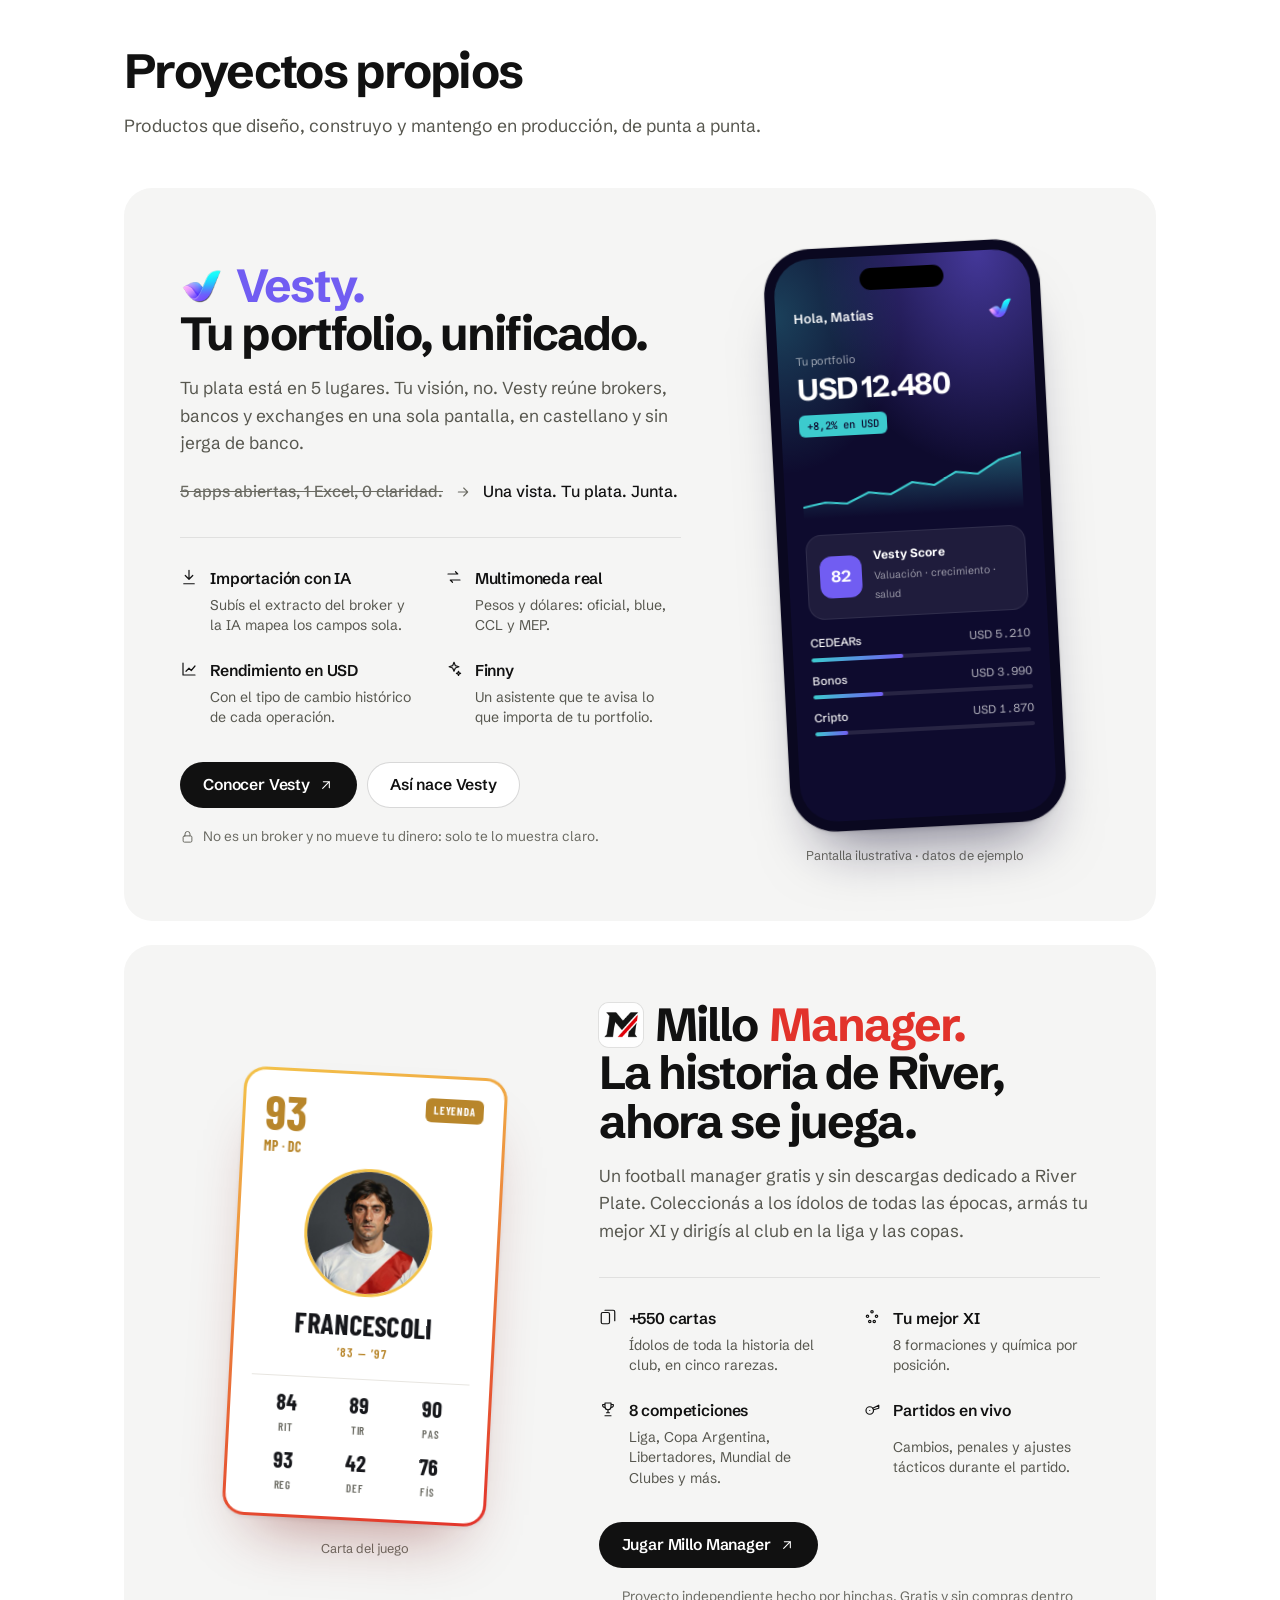
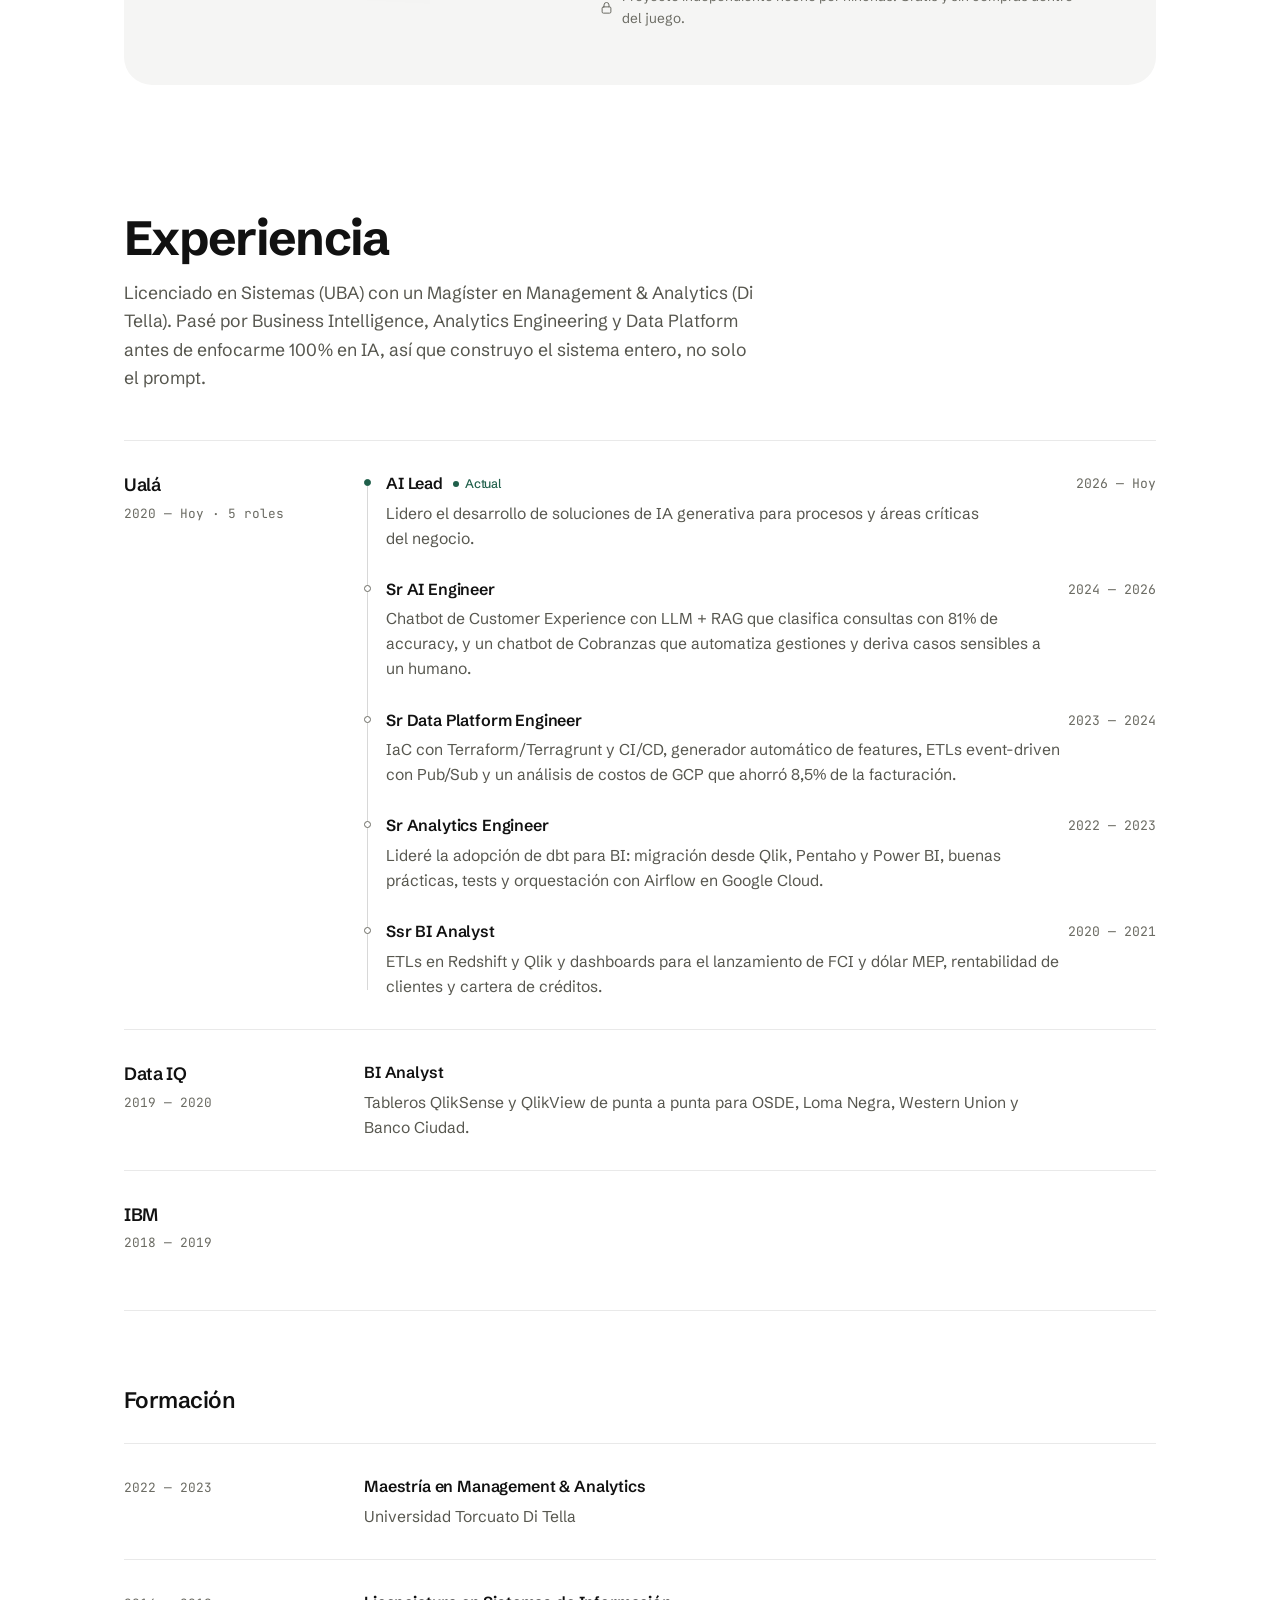
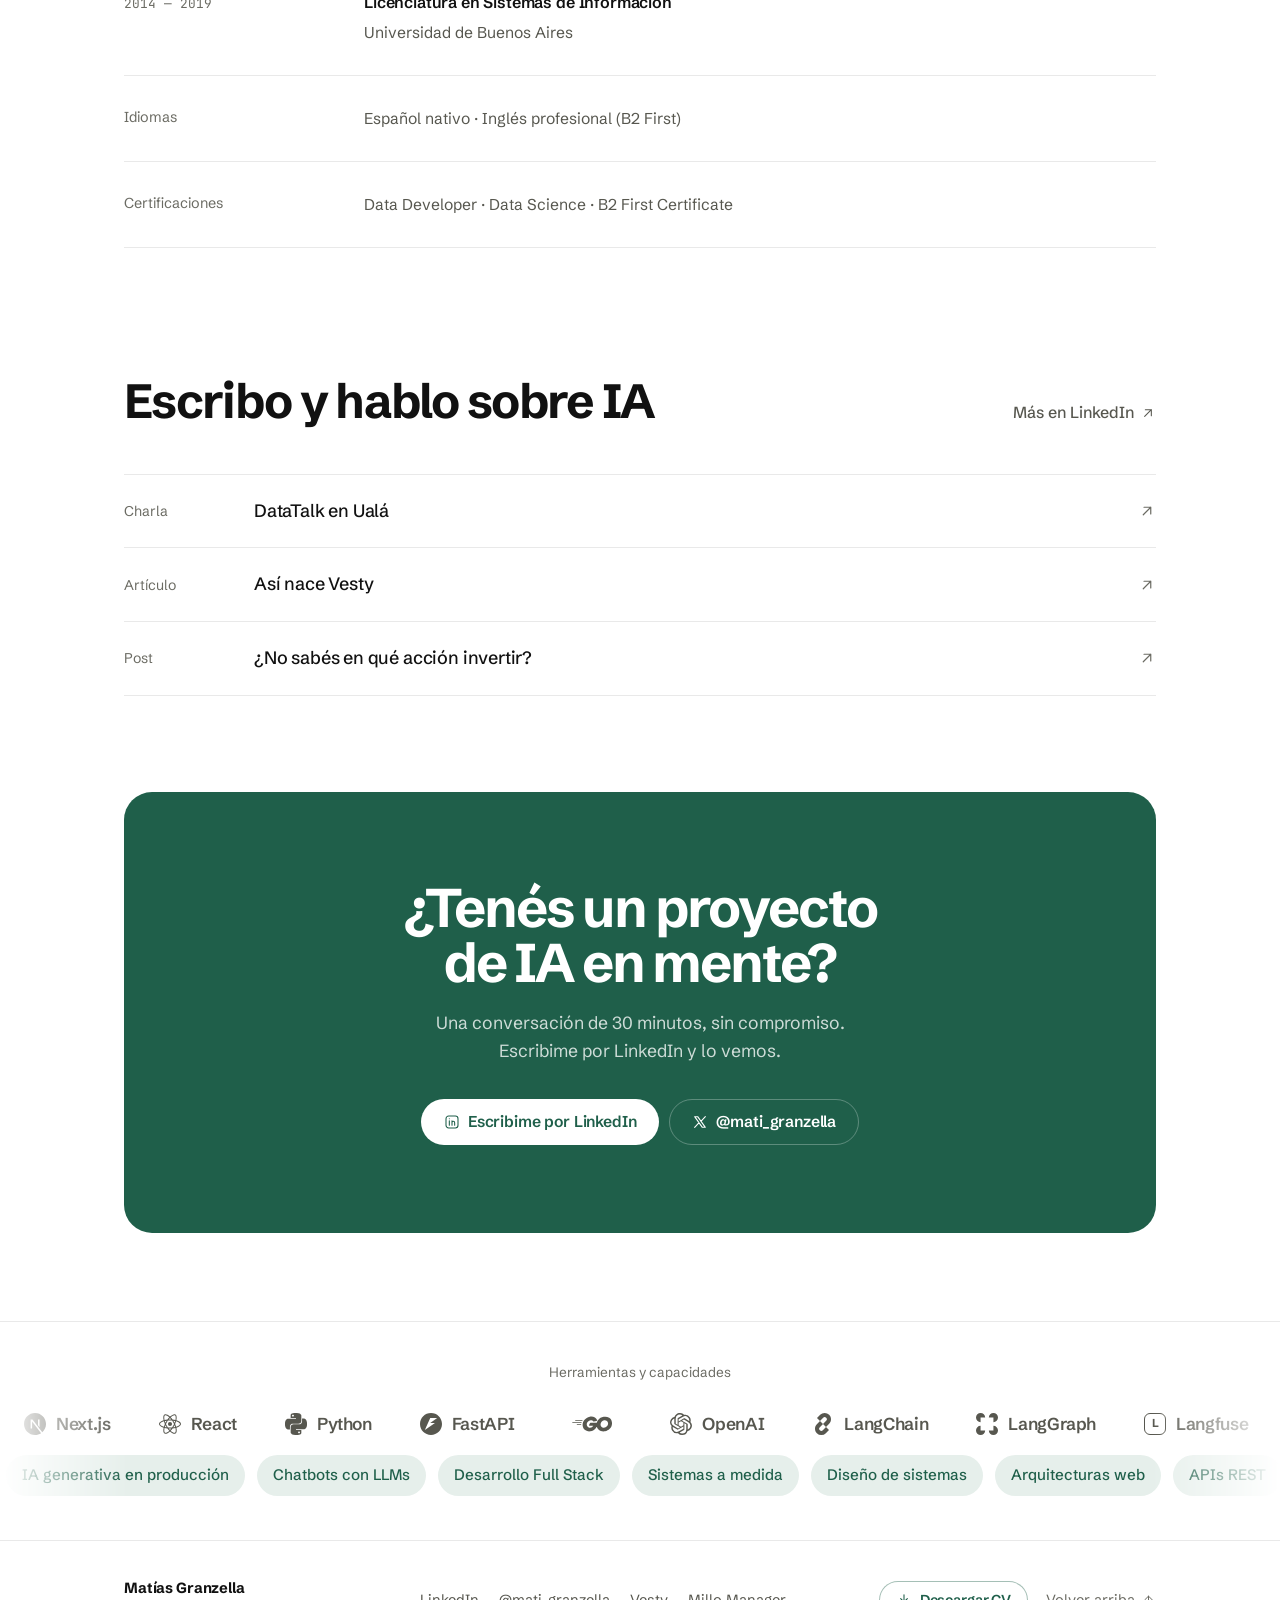
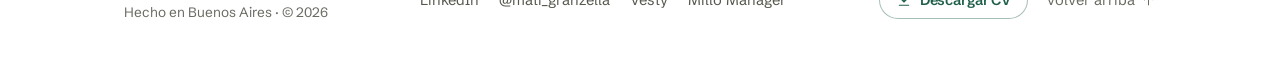
==== commit 59d93081: "Posicionamiento: IA generativa en producción + desarrollo Full Stack - Hero, servicios (IA generativ" ====
--- a/index.html
+++ b/index.html
@@ -4,7 +4,7 @@
   <meta charset="UTF-8" />
   <meta name="viewport" content="width=device-width, initial-scale=1.0" />
   <title>Matías Granzella — AI Lead y desarrollador Full Stack</title>
-  <meta name="description" content="AI Lead en Ualá y desarrollador Full Stack. Construyo sistemas a medida con IA en producción. Founder de Vesty y Millo Manager." />
+  <meta name="description" content="AI Lead en Ualá especializado en IA generativa en producción: chatbots y asistentes con LLMs. Desarrollador Full Stack, founder de Vesty y Millo Manager." />
   <meta name="theme-color" content="#ffffff" media="(prefers-color-scheme: light)" />
   <meta name="theme-color" content="#0b0b0b" media="(prefers-color-scheme: dark)" />
 
@@ -14,20 +14,20 @@
   <meta property="og:site_name" content="Matías Granzella" />
   <meta property="og:locale" content="es_AR" />
   <meta property="og:title" content="Matías Granzella — AI Lead y desarrollador Full Stack" />
-  <meta property="og:description" content="AI Lead en Ualá y desarrollador Full Stack. Construyo sistemas a medida con IA en producción. Founder de Vesty y Millo Manager." />
+  <meta property="og:description" content="AI Lead en Ualá especializado en IA generativa en producción: chatbots y asistentes con LLMs. Desarrollador Full Stack, founder de Vesty y Millo Manager." />
   <meta property="og:url" content="https://matiasgranzella.com" />
-  <meta property="og:image" content="https://matiasgranzella.com/assets/og-image-v4.png" />
-  <meta property="og:image:secure_url" content="https://matiasgranzella.com/assets/og-image-v4.png" />
+  <meta property="og:image" content="https://matiasgranzella.com/assets/og-image-v5.png" />
+  <meta property="og:image:secure_url" content="https://matiasgranzella.com/assets/og-image-v5.png" />
   <meta property="og:image:width" content="1200" />
   <meta property="og:image:height" content="630" />
   <meta property="og:image:type" content="image/png" />
-  <meta property="og:image:alt" content="Matías Granzella — AI Lead en Ualá, desarrollador Full Stack y founder de Vesty y Millo Manager" />
+  <meta property="og:image:alt" content="Matías Granzella — AI Lead en Ualá, IA generativa en producción y desarrollador Full Stack" />
 
   <!-- Twitter / X -->
   <meta name="twitter:card" content="summary_large_image" />
   <meta name="twitter:title" content="Matías Granzella — AI Lead y desarrollador Full Stack" />
-  <meta name="twitter:description" content="Sistemas a medida con IA en producción. Founder de Vesty y Millo Manager." />
-  <meta name="twitter:image" content="https://matiasgranzella.com/assets/og-image-v4.png" />
+  <meta name="twitter:description" content="IA generativa en producción y desarrollo Full Stack. Founder de Vesty y Millo Manager." />
+  <meta name="twitter:image" content="https://matiasgranzella.com/assets/og-image-v5.png" />
   <meta name="twitter:creator" content="@mati_granzella" />
 
   <link rel="icon" type="image/svg+xml" href="assets/favicon.svg" />
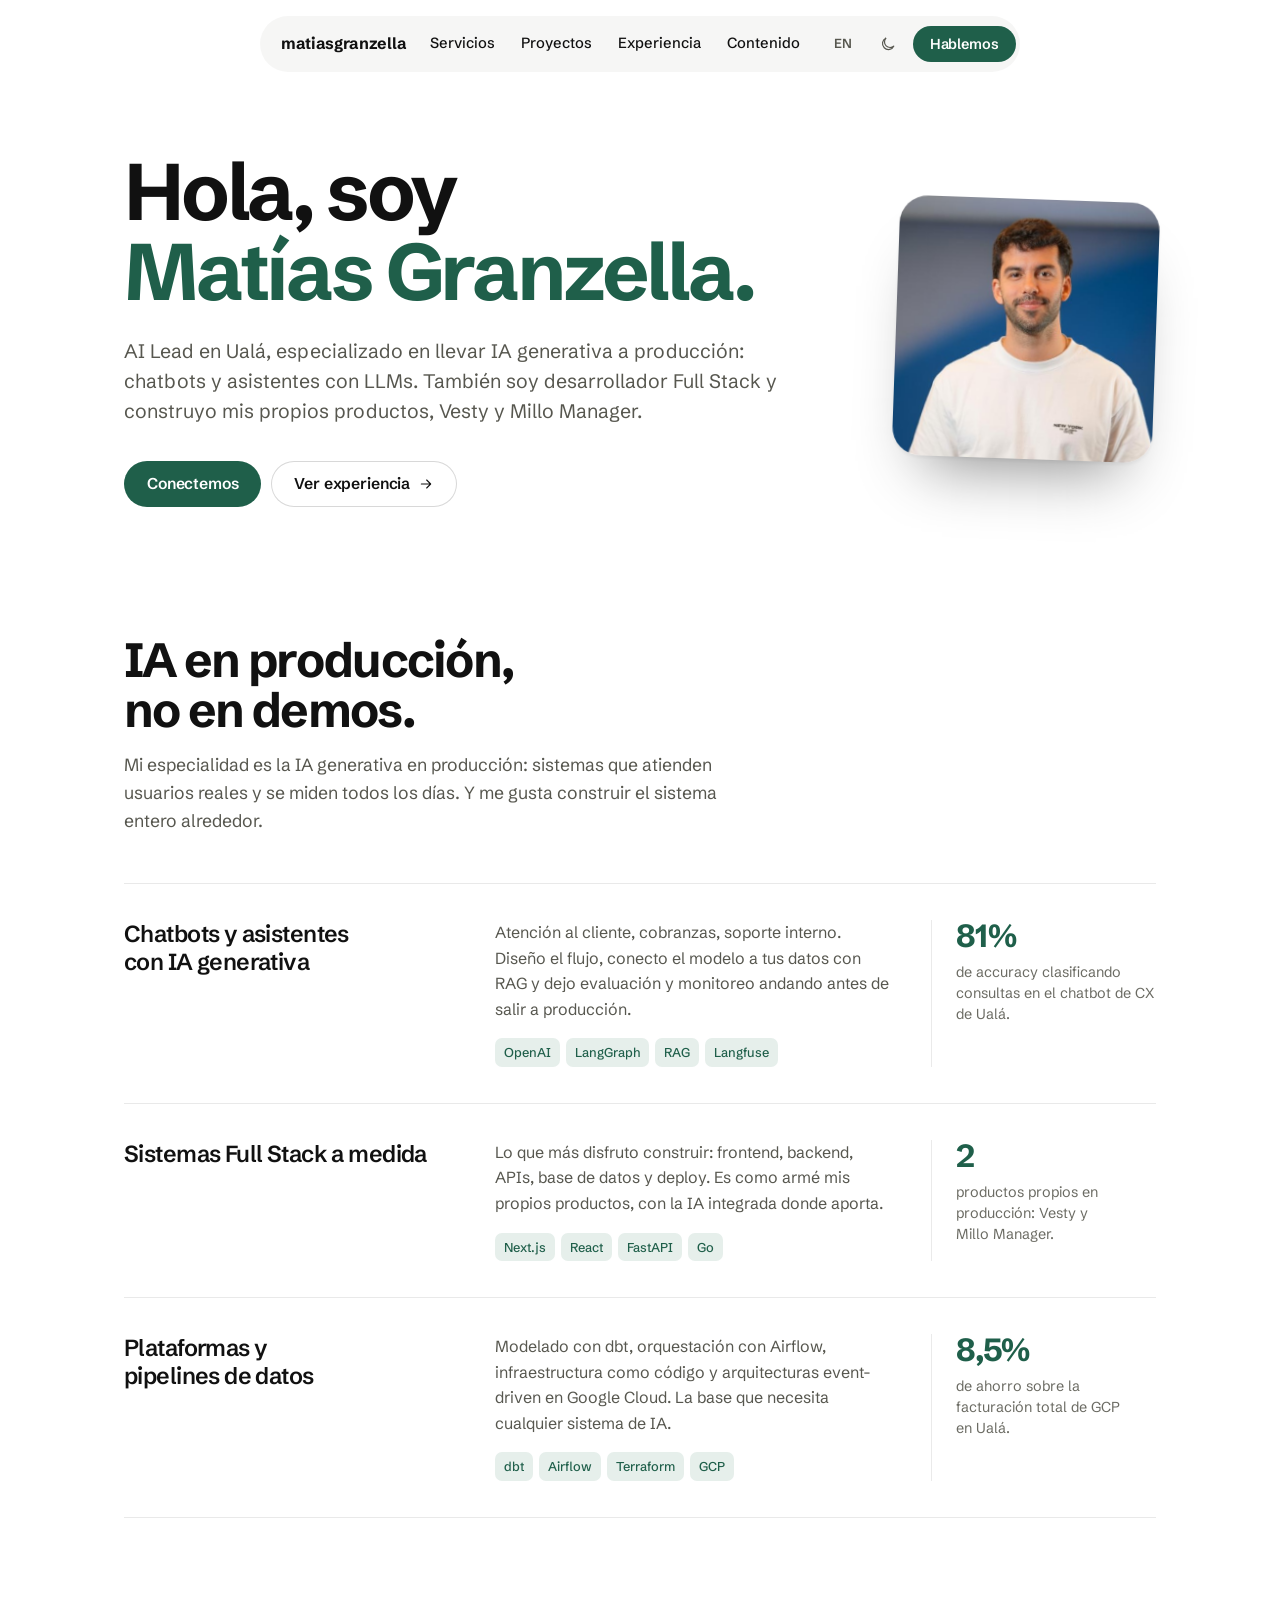
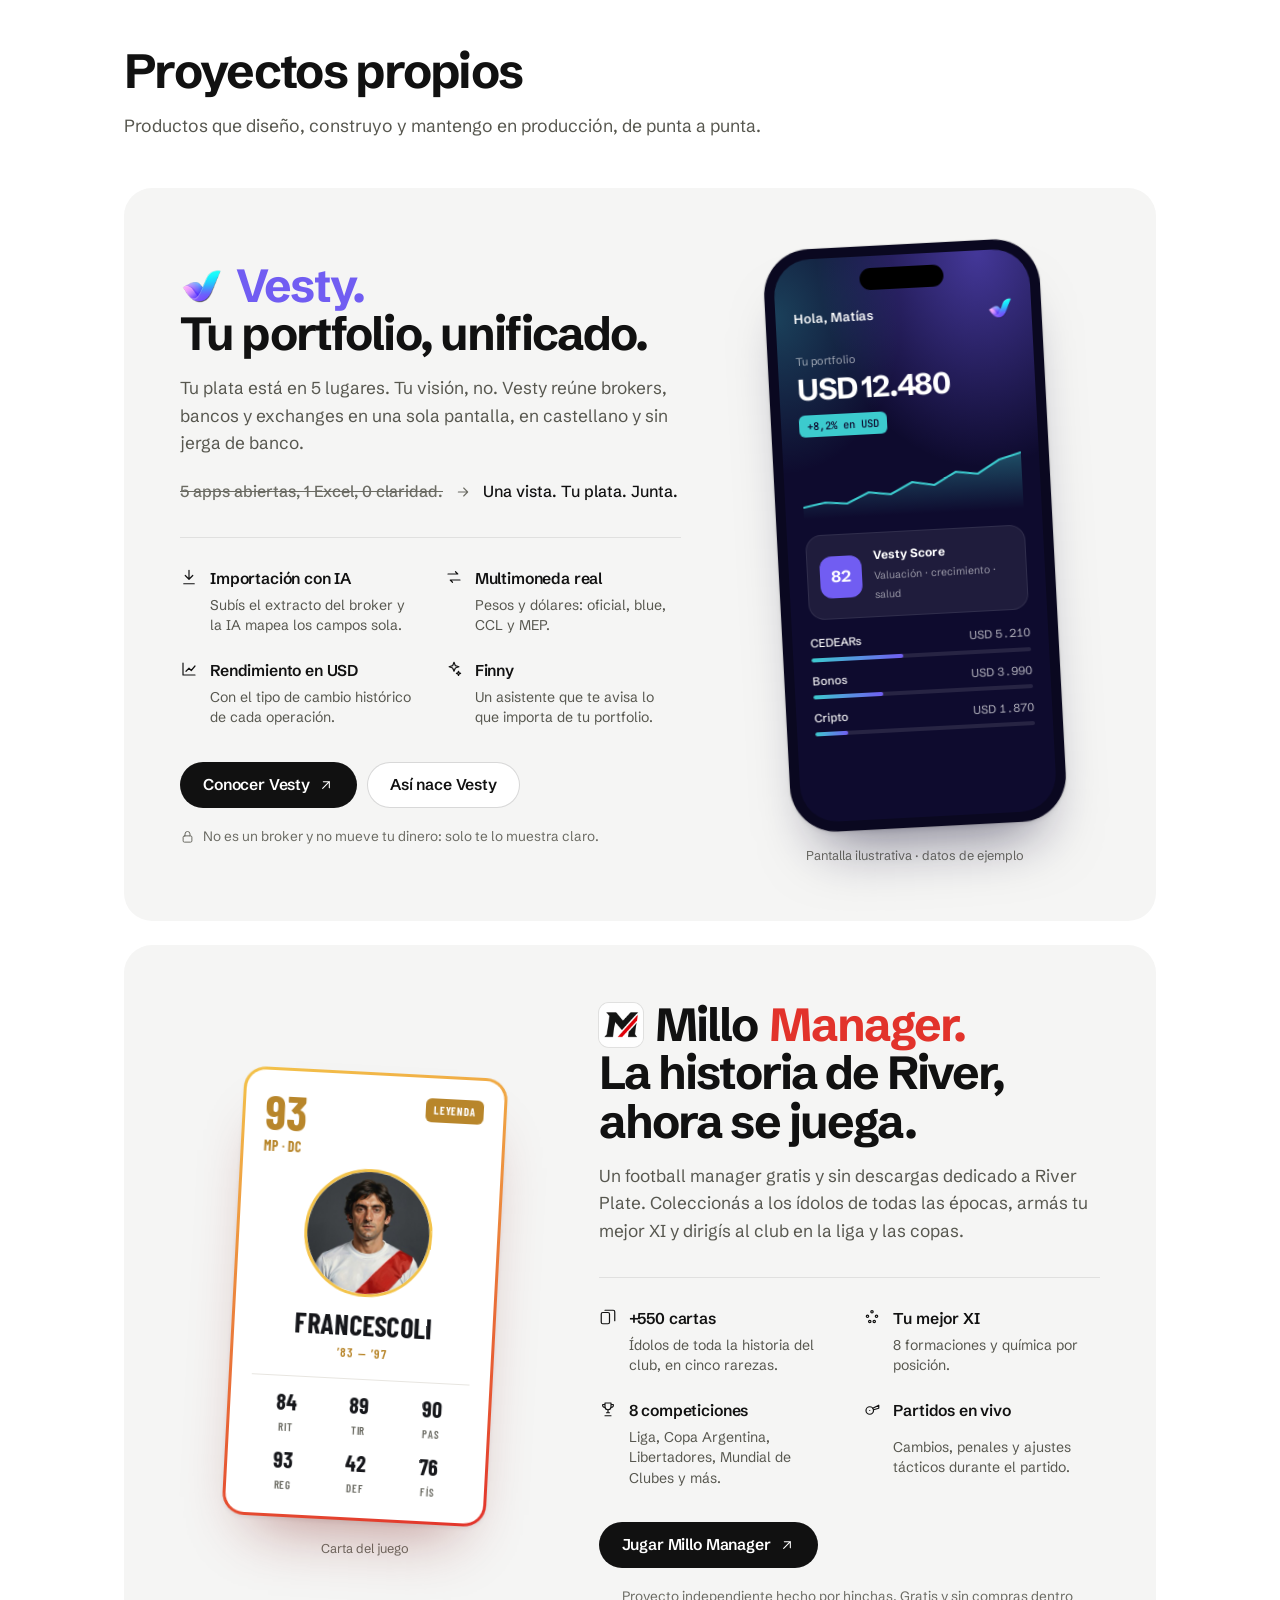
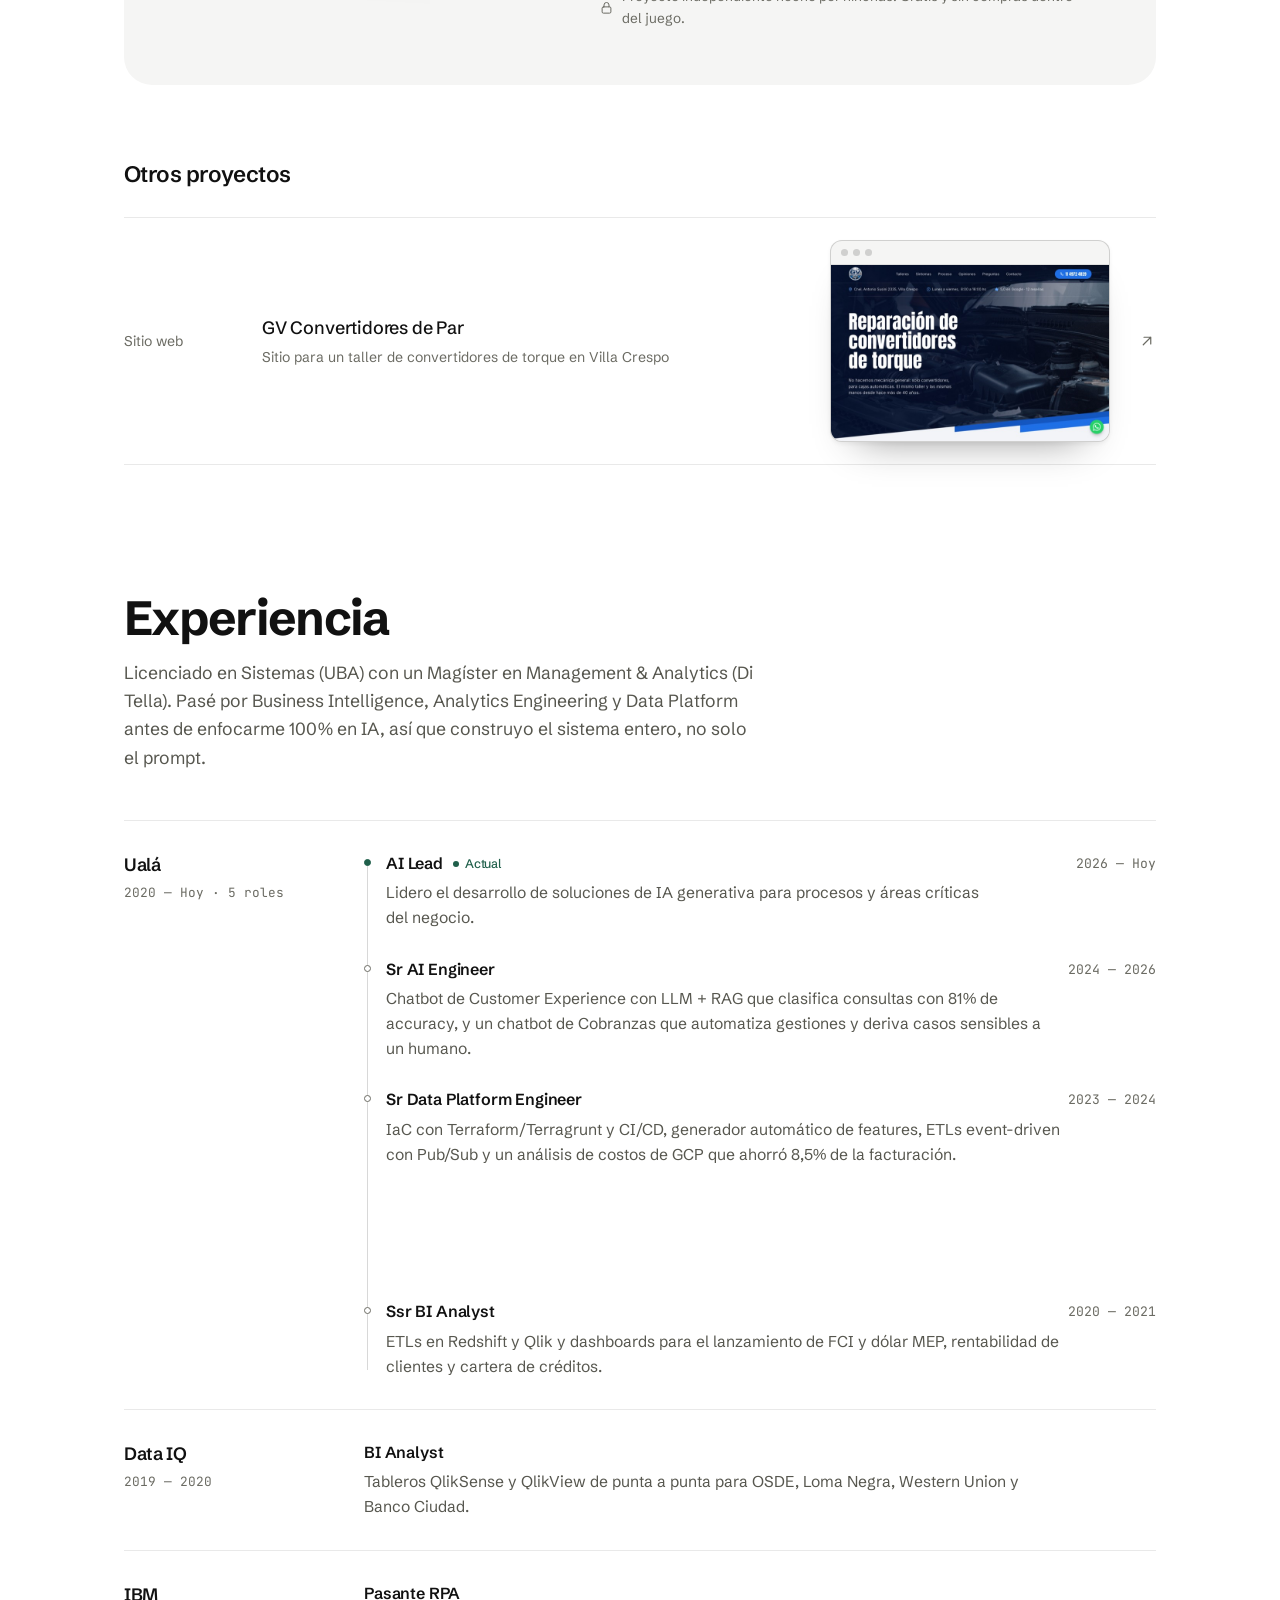
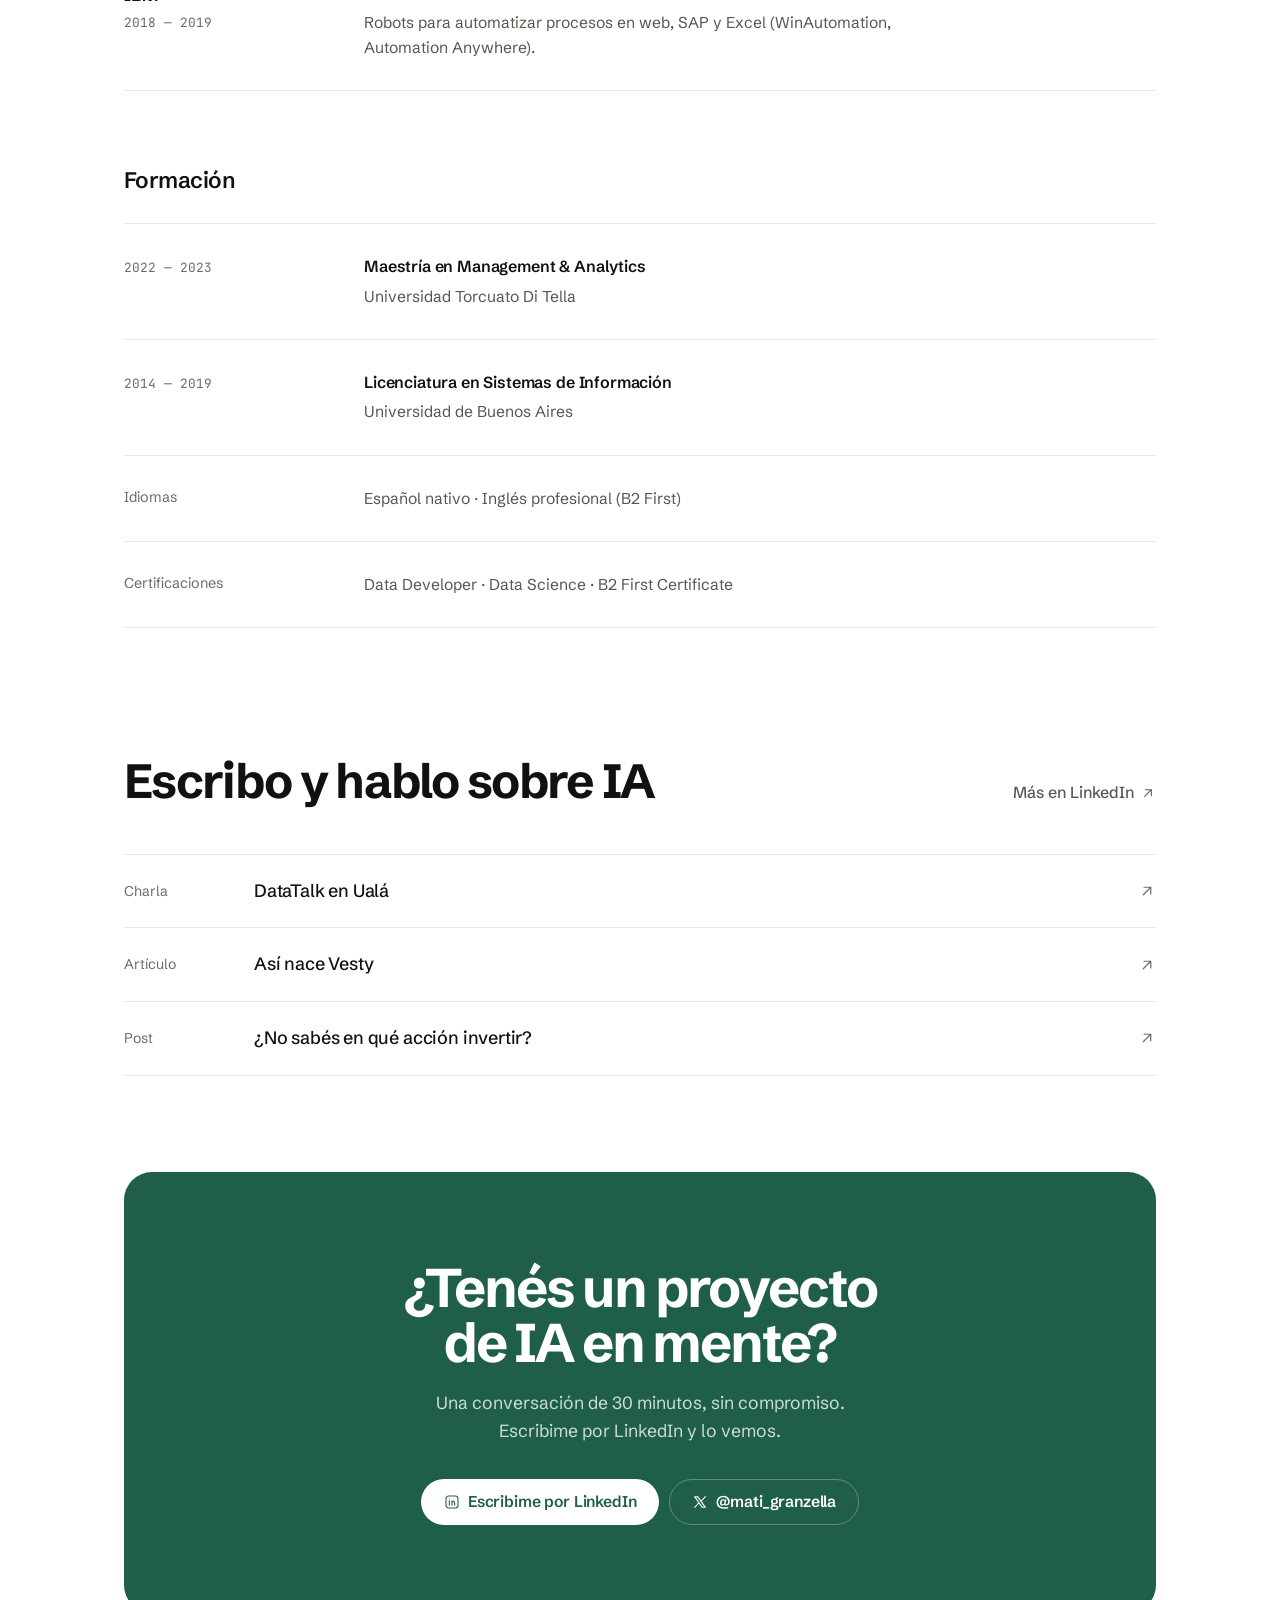
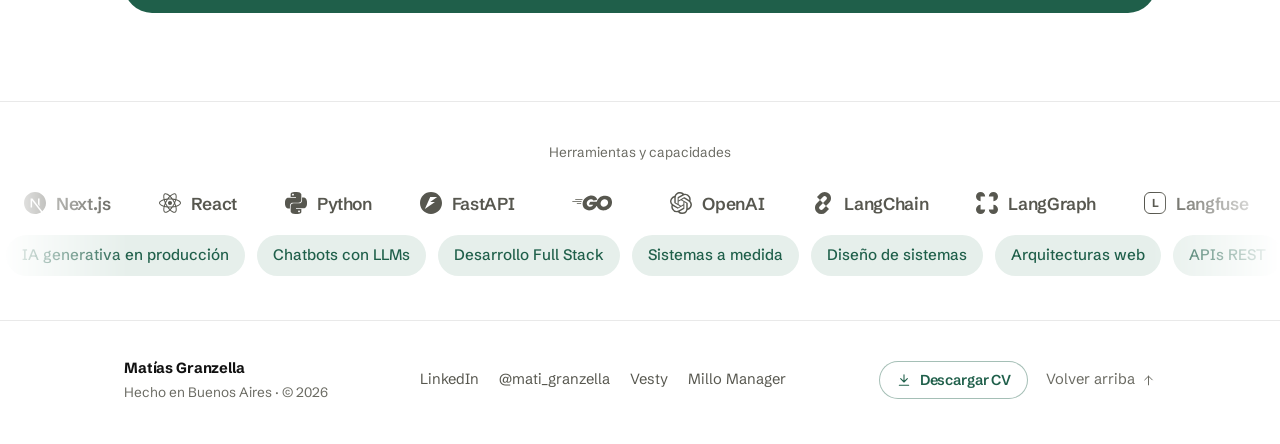
==== commit 62e96ced: "Otros proyectos: GV Convertidores con preview animado del sitio Co-Authored-By: Claude Opus 5.5 <nor" ====
--- a/index.html
+++ b/index.html
@@ -50,14 +50,6 @@
   <link rel="stylesheet" href="styles.css" />
 </head>
 <body>
-<!--
-  THESIS: Un CV que se lee como el sitio de un producto: un senior que ya shipea IA en producción, con números. Rechaza el portfolio de dev con orbs, emojis y barras de skills.
-  OWN-WORLD: Lienzo blanco (#fff) / negro (#0b0b0b), superficies gris piedra, tinta #111, verde bosque #1F5F4A como color de marca (botones principales, última línea del H1, cifras, tags, puntos, cierre). Schibsted Grotesk 700 apretado para títulos, JetBrains Mono solo para años. Nav y botones en píldora, filas con hairlines, cards de producto propio (Vesty, Millo Manager) cada una en su paleta. ES/EN.
-  STORY: Entiende en 5s quién es (AI Lead en Ualá + Full Stack + founder); cree porque cada servicio trae una prueba real; escribe por LinkedIn o descarga el CV.
-  FIRST VIEWPORT: Nav píldora centrada arriba (marca, secciones, EN, tema, "Hablemos"). Dos columnas: izquierda H1 "Hola, soy / Matías Granzella." (~5rem, segunda línea en verde), subtítulo de 2-3 líneas, botón verde "Conectemos" + "Ver experiencia"; derecha foto cuadrada de 260px levemente girada. En mobile la foto va chica arriba del H1.
-  FORM: brief-pinned (referencia martincoll.dev) sobre el roll; seed 438fd746.
-  FINISH: unreviewed and undocumented is unfinished; this build ends with the finish review, the verdict, DESIGN.md, and every shipping raster carrying its provenance
--->
   <a class="skip" href="#main">Saltar al contenido</a>
   <div class="progress" id="progress" aria-hidden="true"></div>
 
@@ -117,6 +109,9 @@
           <p class="section__intro" id="projectsIntro"></p>
         </header>
         <div class="projects" id="projectsList"></div>
+
+        <h3 class="cv__subtitle" id="otherProjectsTitle"></h3>
+        <ul class="posts" id="otherProjectsList"></ul>
       </div>
     </section>
 
--- a/styles.css
+++ b/styles.css
@@ -615,11 +615,48 @@
 .post a:hover > :not(.i) { transform: translateX(10px); }
 .post__type { font-size: .88rem; color: var(--ink-faint); }
 .post__title { font-size: 1.12rem; font-weight: 500; letter-spacing: -.01em; }
+.post__note { display: block; margin-top: 4px; font-size: .88rem; font-weight: 400; letter-spacing: 0; color: var(--ink-faint); }
 .post .i { color: var(--ink-faint); transition: color .2s, transform .35s var(--ease-out); }
 .post a:hover .i { color: var(--accent-ink); transform: translate(2px, -2px); }
 @media (max-width: 560px) {
   .post a { grid-template-columns: minmax(0, 1fr) auto; gap: 4px 16px; }
   .post__type { grid-row: 2; grid-column: 1; font-size: .82rem; }
+}
+
+/* Otros proyectos con preview: ventana chica con la página desplazándose sola */
+.post--preview a { grid-template-columns: 110px minmax(0, 1fr) 280px auto; gap: 28px; }
+.post--preview a:hover .site-preview { transform: translateY(-3px); }
+.site-preview {
+  --screen-h: 176px;
+  display: block;
+  border-radius: 12px;
+  overflow: hidden;
+  background: var(--surface);
+  border: 1px solid var(--line-strong);
+  box-shadow: 0 2px 4px rgba(0, 0, 0, .05), 0 24px 40px -28px rgba(0, 0, 0, .45);
+}
+.site-preview__bar { display: flex; gap: 5px; padding: 8px 10px; border-bottom: 1px solid var(--line); }
+.site-preview__bar i { width: 7px; height: 7px; border-radius: 50%; background: var(--line-strong); }
+.site-preview__screen { display: block; position: relative; height: var(--screen-h); overflow: hidden; }
+.site-preview__screen img {
+  display: block; width: 100%; height: auto;
+  animation: site-scroll 26s cubic-bezier(.45, 0, .55, 1) infinite;
+}
+.post--preview a:hover .site-preview__screen img { animation-play-state: paused; }
+@keyframes site-scroll {
+  0%, 8% { transform: translateY(0); }
+  46%, 54% { transform: translateY(calc(-100% + var(--screen-h))); }
+  92%, 100% { transform: translateY(0); }
+}
+@media (prefers-reduced-motion: reduce) {
+  .site-preview__screen img { animation: none; }
+}
+@media (max-width: 720px) {
+  .post--preview a { grid-template-columns: minmax(0, 1fr) auto; gap: 4px 16px; }
+  .post--preview .post__type { grid-row: 2; grid-column: 1; font-size: .82rem; }
+  .post--preview .post__title { grid-row: 1; grid-column: 1; }
+  .post--preview .i { grid-row: 1; grid-column: 2; }
+  .post--preview .site-preview { grid-row: 3; grid-column: 1 / -1; margin-top: 14px; --screen-h: 200px; }
 }
 
 /* CIERRE ------------------------------------------------------------------- */
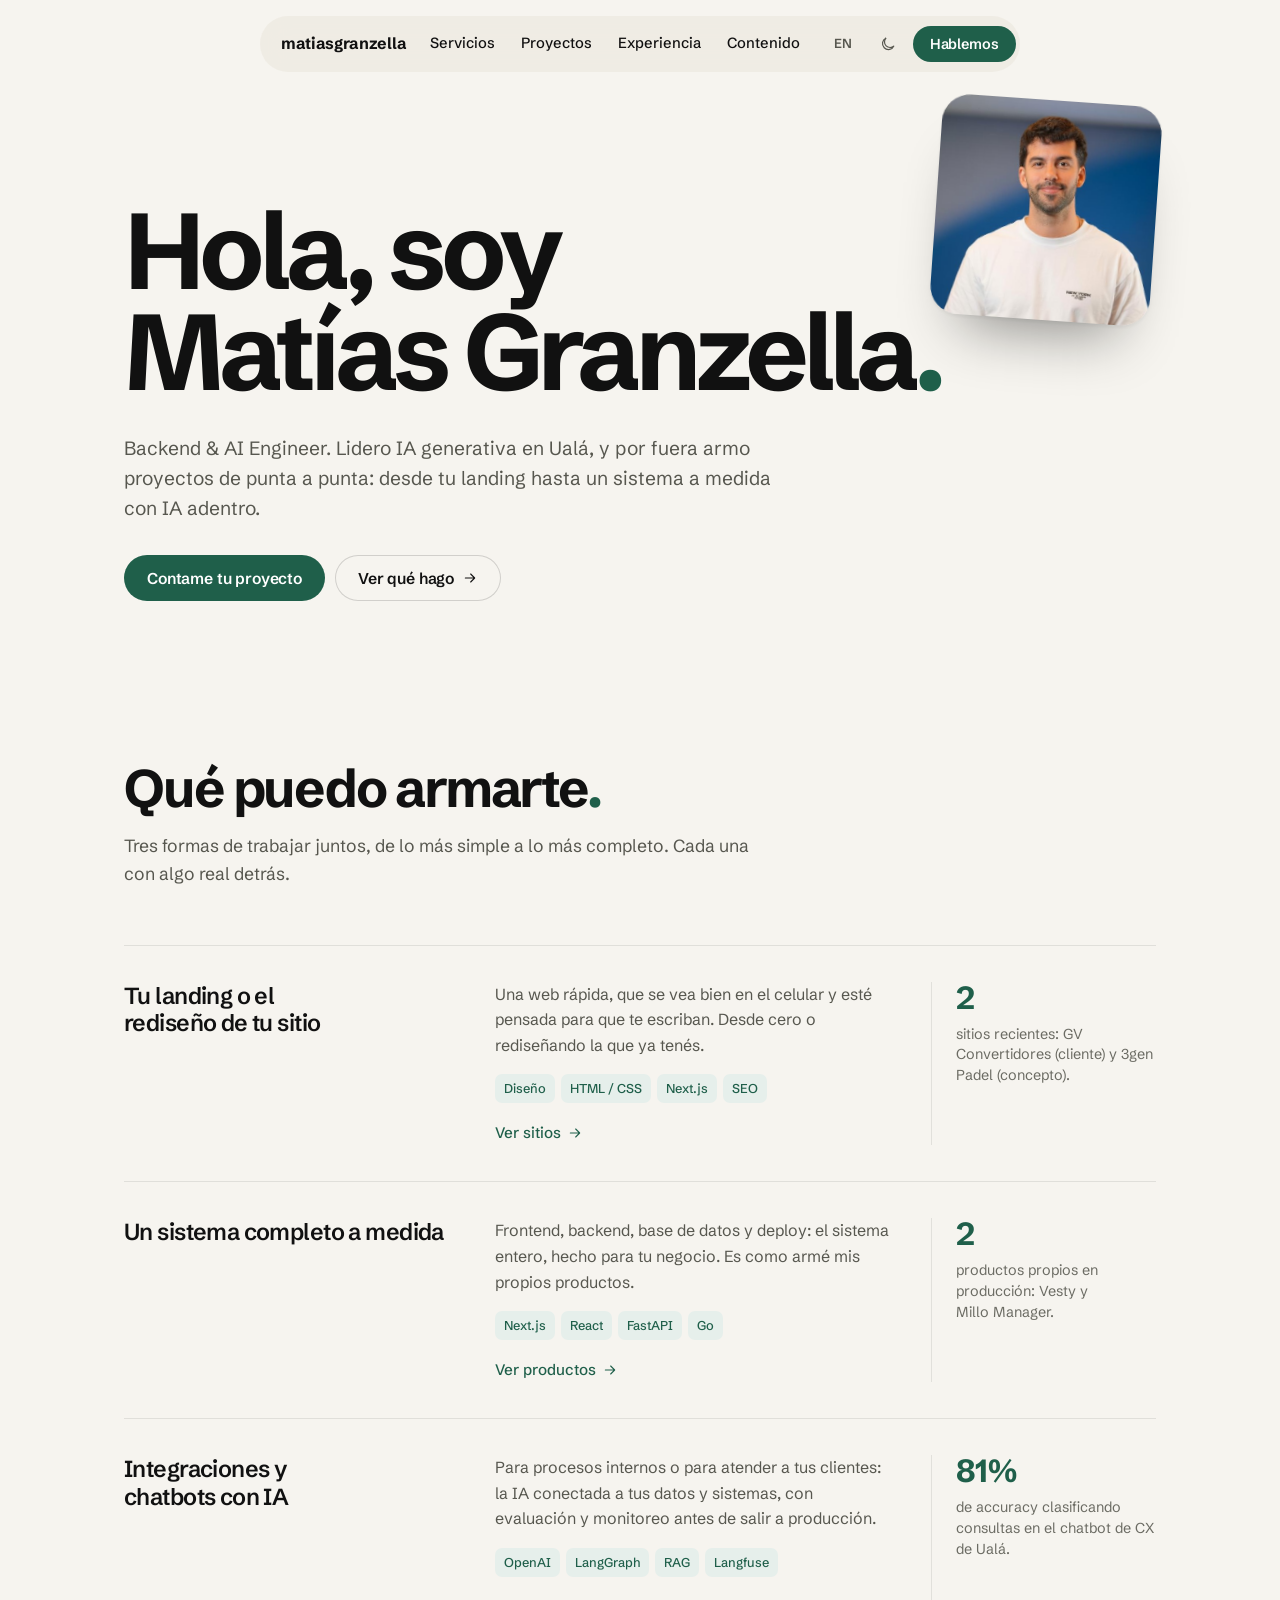
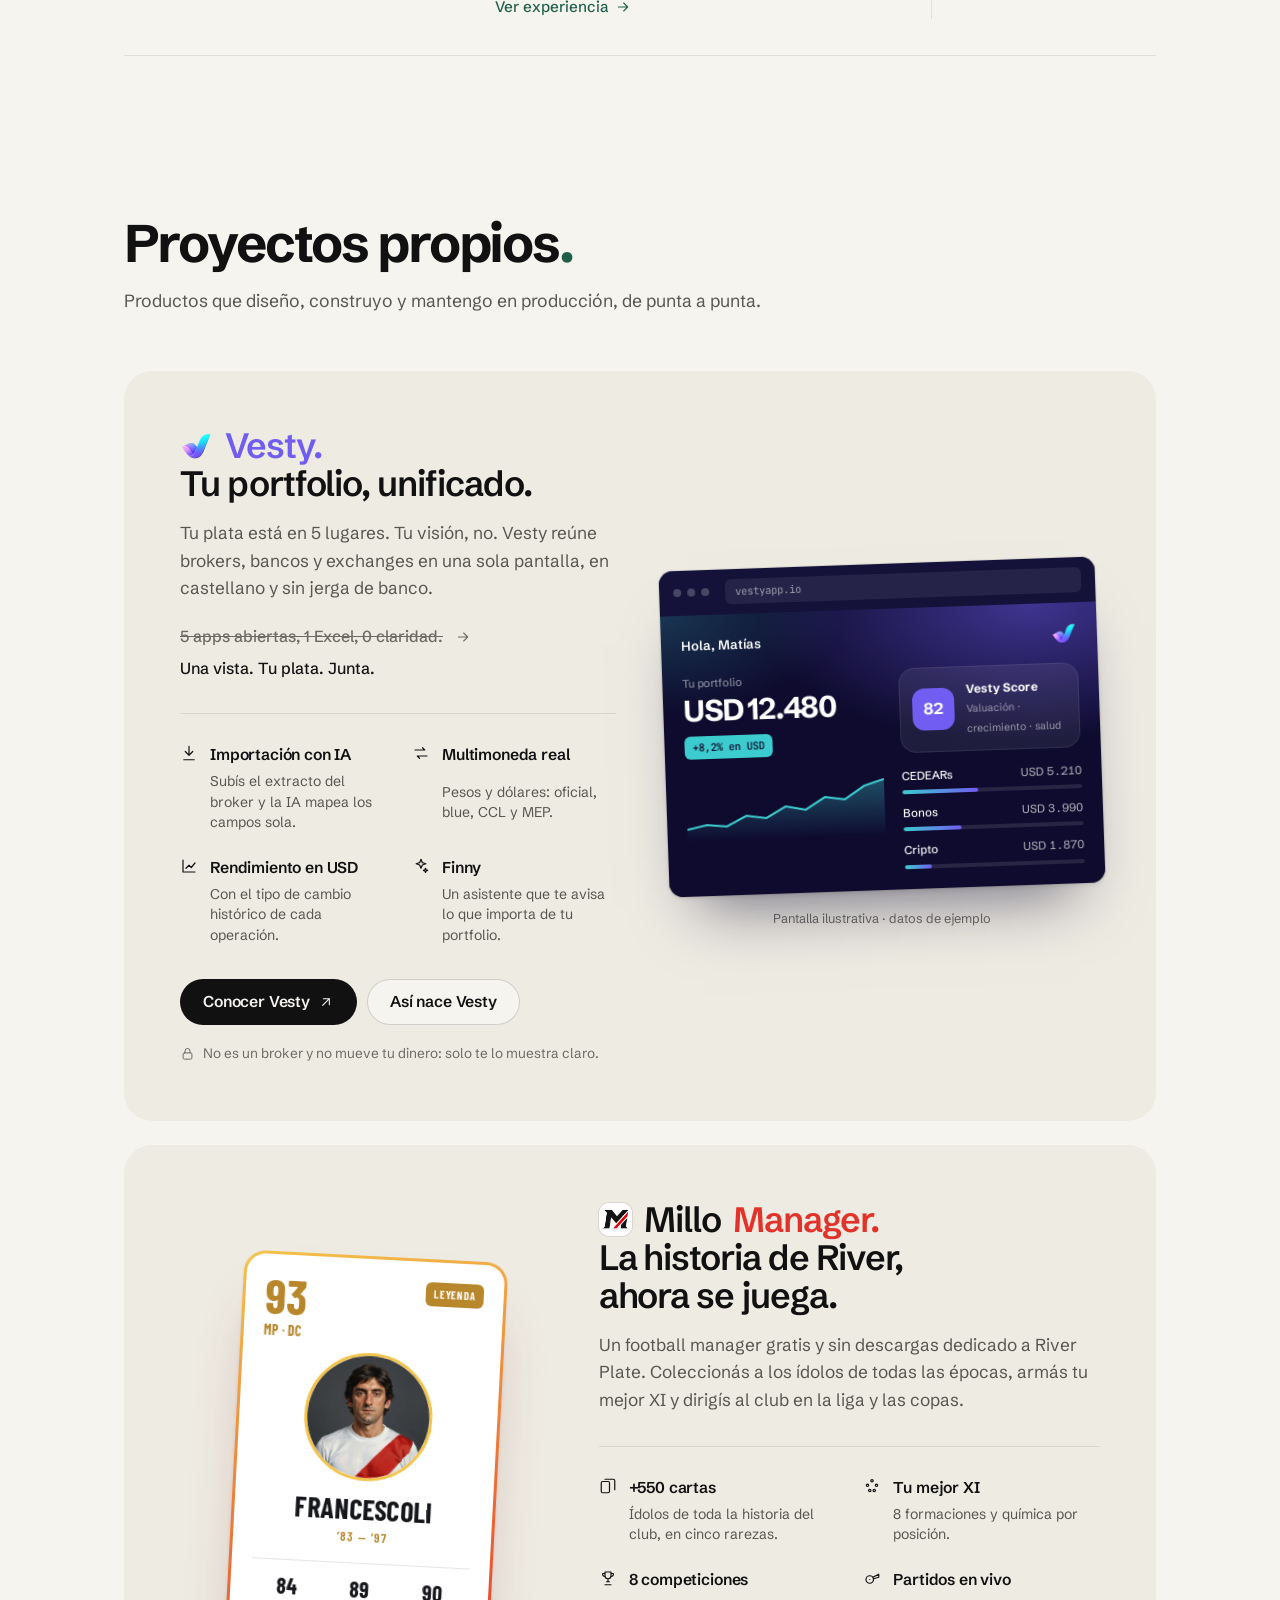
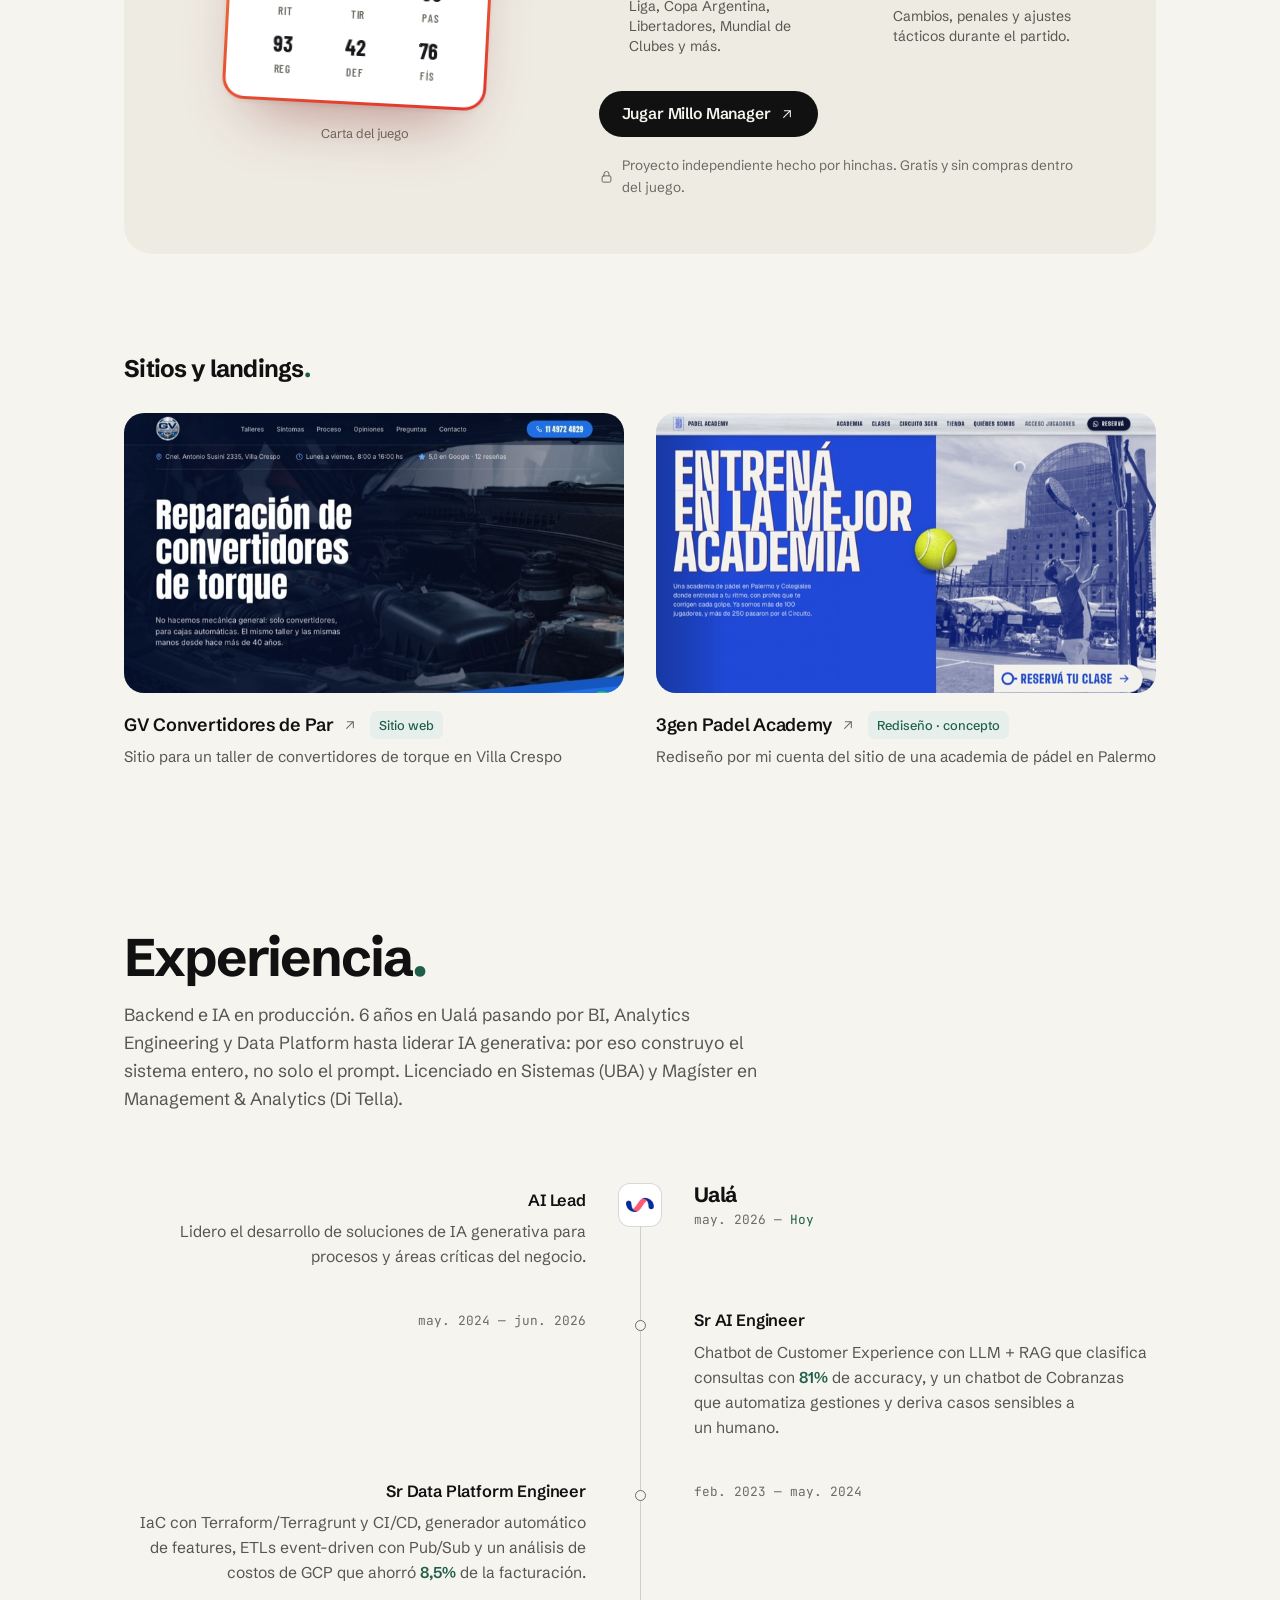
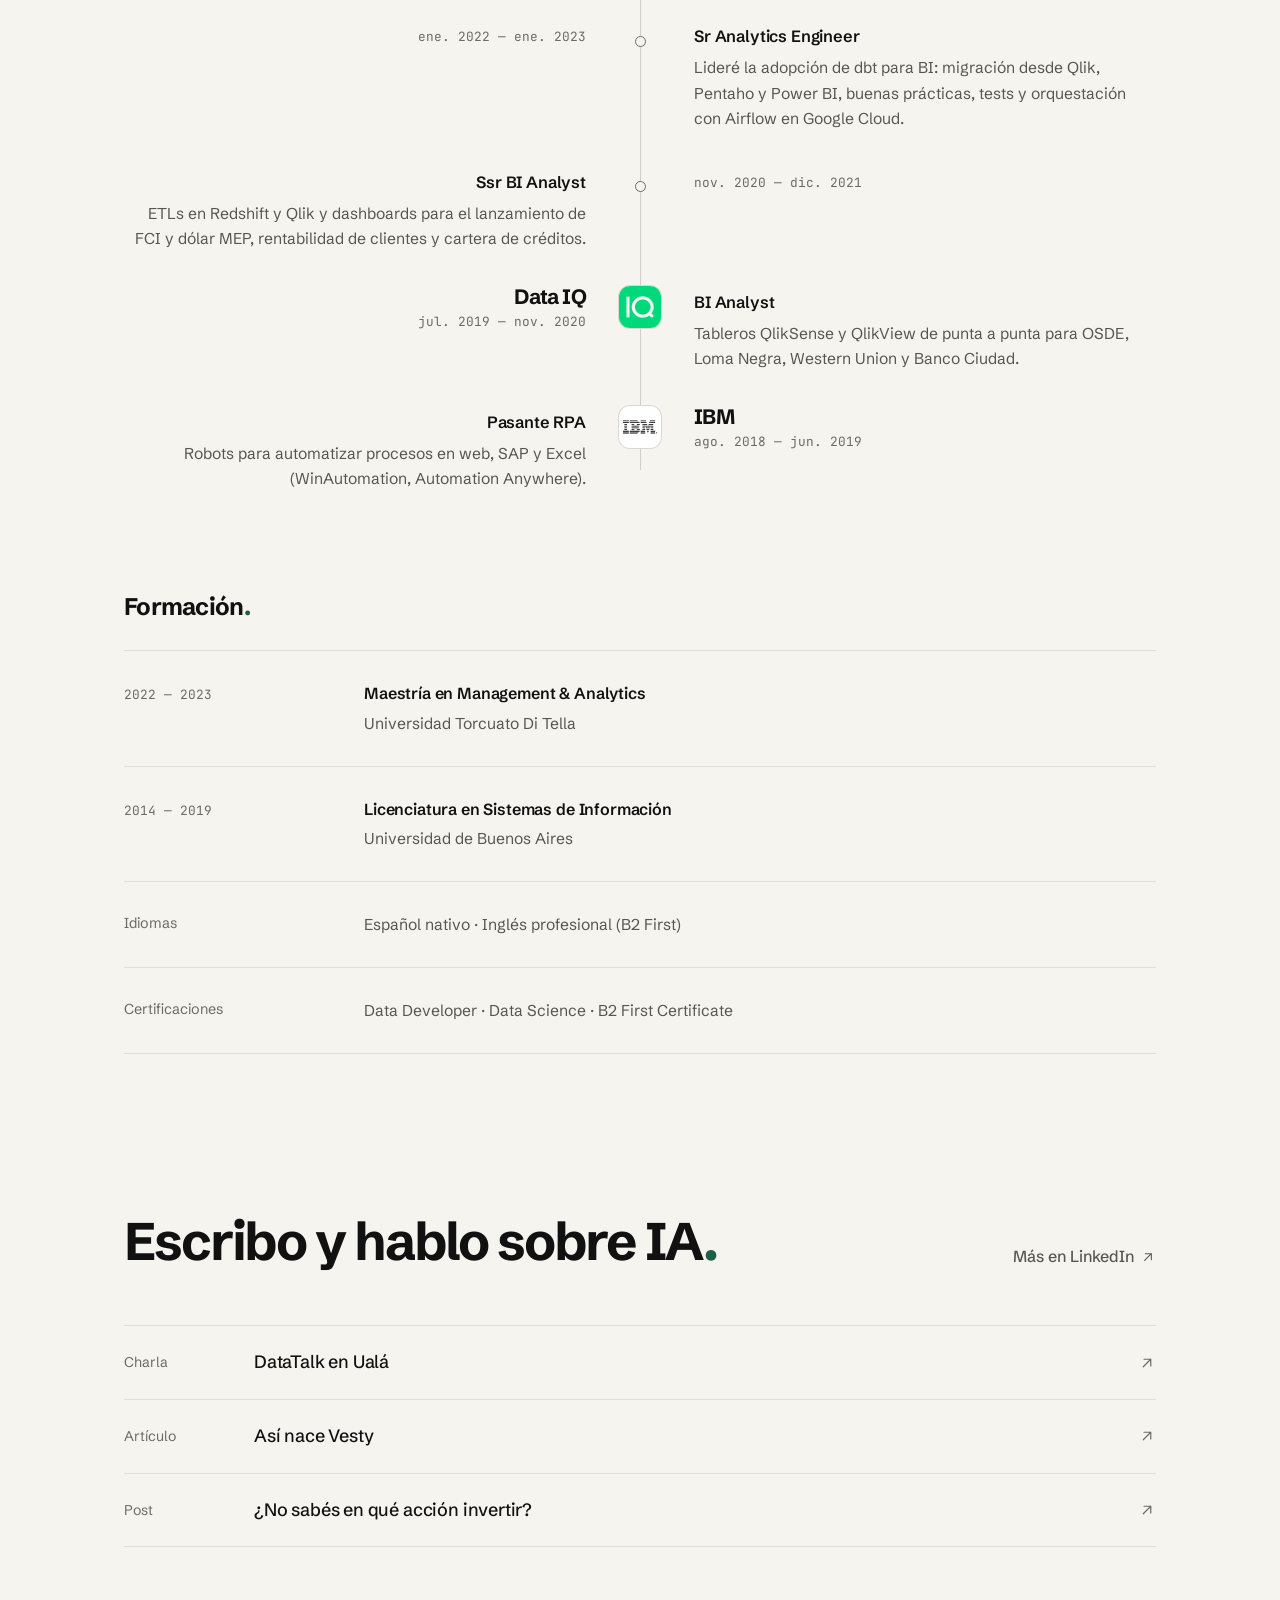
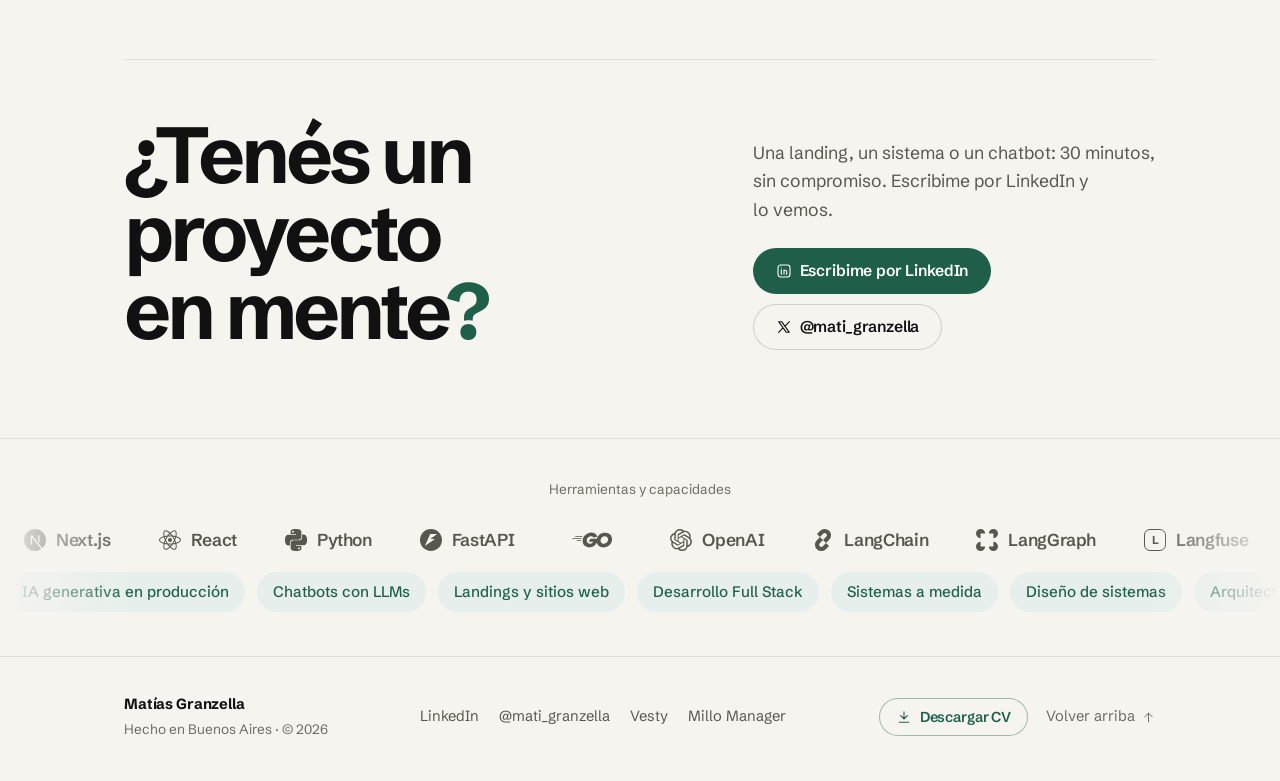
==== commit 10616fd8: "Rediseño: Backend & AI Engineer, servicios en escalera y 3gen Padel - Posicionamiento: hero "Backend" ====
--- a/index.html
+++ b/index.html
@@ -3,9 +3,9 @@
 <head>
   <meta charset="UTF-8" />
   <meta name="viewport" content="width=device-width, initial-scale=1.0" />
-  <title>Matías Granzella — AI Lead y desarrollador Full Stack</title>
-  <meta name="description" content="AI Lead en Ualá especializado en IA generativa en producción: chatbots y asistentes con LLMs. Desarrollador Full Stack, founder de Vesty y Millo Manager." />
-  <meta name="theme-color" content="#ffffff" media="(prefers-color-scheme: light)" />
+  <title>Matías Granzella — Backend & AI Engineer · Landings, sistemas a medida e IA</title>
+  <meta name="description" content="Backend & AI Engineer. Lidero IA generativa en Ualá y armo proyectos de punta a punta: landings, sistemas a medida con backend propio e integraciones y chatbots con IA." />
+  <meta name="theme-color" content="#f6f4ef" media="(prefers-color-scheme: light)" />
   <meta name="theme-color" content="#0b0b0b" media="(prefers-color-scheme: dark)" />
 
   <!-- PREVIEW AL COMPARTIR (LinkedIn / X / WhatsApp) -->
@@ -13,21 +13,21 @@
   <meta property="og:type" content="website" />
   <meta property="og:site_name" content="Matías Granzella" />
   <meta property="og:locale" content="es_AR" />
-  <meta property="og:title" content="Matías Granzella — AI Lead y desarrollador Full Stack" />
-  <meta property="og:description" content="AI Lead en Ualá especializado en IA generativa en producción: chatbots y asistentes con LLMs. Desarrollador Full Stack, founder de Vesty y Millo Manager." />
+  <meta property="og:title" content="Matías Granzella — Backend & AI Engineer · Landings, sistemas a medida e IA" />
+  <meta property="og:description" content="Backend & AI Engineer. Lidero IA generativa en Ualá y armo proyectos de punta a punta: landings, sistemas a medida con backend propio e integraciones y chatbots con IA." />
   <meta property="og:url" content="https://matiasgranzella.com" />
-  <meta property="og:image" content="https://matiasgranzella.com/assets/og-image-v5.png" />
-  <meta property="og:image:secure_url" content="https://matiasgranzella.com/assets/og-image-v5.png" />
+  <meta property="og:image" content="https://matiasgranzella.com/assets/og-image-v6.png" />
+  <meta property="og:image:secure_url" content="https://matiasgranzella.com/assets/og-image-v6.png" />
   <meta property="og:image:width" content="1200" />
   <meta property="og:image:height" content="630" />
   <meta property="og:image:type" content="image/png" />
-  <meta property="og:image:alt" content="Matías Granzella — AI Lead en Ualá, IA generativa en producción y desarrollador Full Stack" />
+  <meta property="og:image:alt" content="Matías Granzella — Backend &amp; AI Engineer: landings, sistemas a medida y chatbots con IA" />
 
   <!-- Twitter / X -->
   <meta name="twitter:card" content="summary_large_image" />
-  <meta name="twitter:title" content="Matías Granzella — AI Lead y desarrollador Full Stack" />
-  <meta name="twitter:description" content="IA generativa en producción y desarrollo Full Stack. Founder de Vesty y Millo Manager." />
-  <meta name="twitter:image" content="https://matiasgranzella.com/assets/og-image-v5.png" />
+  <meta name="twitter:title" content="Matías Granzella — Backend & AI Engineer · Landings, sistemas a medida e IA" />
+  <meta name="twitter:description" content="Landings, sistemas a medida con backend propio e integraciones y chatbots con IA." />
+  <meta name="twitter:image" content="https://matiasgranzella.com/assets/og-image-v6.png" />
   <meta name="twitter:creator" content="@mati_granzella" />
 
   <link rel="icon" type="image/svg+xml" href="assets/favicon.svg" />
@@ -77,17 +77,15 @@
     <!-- HERO -->
     <section class="hero" id="top">
       <div class="container hero__inner">
-        <div class="hero__copy">
-          <h1 class="hero__title" id="heroTitle"></h1>
-          <p class="hero__sub" id="heroSub"></p>
-          <div class="hero__ctas" id="heroCtas"></div>
-          <p class="hero__status" id="heroStatus"></p>
-        </div>
+        <!-- Foto como tarjeta inclinada, al lado del primer renglón del nombre -->
         <figure class="hero__photo">
-          <img id="heroPhoto" src="assets/foto_perfil.jpeg" alt="Matías Granzella" width="681" height="531" />
+          <img id="heroPhoto" src="assets/foto_perfil.jpeg" alt="Matías Granzella" width="681" height="531" fetchpriority="high" />
         </figure>
+        <h1 class="hero__title" id="heroTitle"></h1>
+        <p class="hero__sub" id="heroSub"></p>
+        <div class="hero__ctas" id="heroCtas"></div>
+        <p class="hero__status" id="heroStatus"></p>
       </div>
-
     </section>
 
     <!-- SERVICIOS -->
@@ -110,8 +108,8 @@
         </header>
         <div class="projects" id="projectsList"></div>
 
-        <h3 class="cv__subtitle" id="otherProjectsTitle"></h3>
-        <ul class="posts" id="otherProjectsList"></ul>
+        <h3 class="section__subtitle" id="otherProjectsTitle"></h3>
+        <ul class="others" id="otherProjectsList"></ul>
       </div>
     </section>
 
@@ -122,9 +120,9 @@
           <h2 class="section__title" id="expTitle"></h2>
           <p class="section__intro" id="expAbout"></p>
         </header>
-        <div class="cv" id="cvList"></div>
+        <ol class="tl" id="cvList"></ol>
 
-        <h3 class="cv__subtitle" id="eduTitle"></h3>
+        <h3 class="section__subtitle" id="eduTitle"></h3>
         <div class="cv" id="eduList"></div>
       </div>
     </section>
@@ -145,8 +143,10 @@
       <div class="container">
         <div class="closing">
           <h2 class="closing__title" id="contactTitle"></h2>
-          <p class="closing__text" id="contactText"></p>
-          <div class="closing__ctas" id="contactCtas"></div>
+          <div class="closing__side">
+            <p class="closing__text" id="contactText"></p>
+            <div class="closing__ctas" id="contactCtas"></div>
+          </div>
         </div>
         <p class="closing__personal" id="contactPersonal"></p>
       </div>
--- a/styles.css
+++ b/styles.css
@@ -4,9 +4,9 @@
    ========================================================================== */
 
 :root {
-  --bg: #ffffff;
-  --surface: #f5f5f4;
-  --surface-2: #ececea;
+  --bg: #f6f4ef;
+  --surface: #eeebe3;
+  --surface-2: #e5e1d7;
   --ink: #111111;
   --ink-soft: #57574f;
   --ink-faint: #6b6b63;
@@ -19,7 +19,6 @@
   --accent-on: #ffffff;
   --accent-tint: #e6efeb;
   --accent-display: #1F5F4A;
-  --closing-bg: #1F5F4A;
   --inverse-bg: #111111;
   --inverse-ink: #ffffff;
   --inverse-soft: rgba(255, 255, 255, 0.68);
@@ -29,7 +28,8 @@
 
   --container: 1080px;
   --gutter: 24px;
-  --radius-lg: 28px;
+  --radius-lg: 28px;   /* superficies grandes: productos, cierre, foto del hero */
+  --radius-card: 20px; /* tarjetas internas: recorrido, otros proyectos */
   --ease-out: cubic-bezier(0.16, 1, 0.3, 1);
 
   color-scheme: light;
@@ -51,7 +51,6 @@
   --accent-on: #0b0b0b;
   --accent-tint: rgba(111, 174, 147, 0.14);
   --accent-display: #7fbfa3;
-  --closing-bg: #173f33;
   --inverse-bg: #f2f2ef;
   --inverse-ink: #0b0b0b;
   --inverse-soft: rgba(11, 11, 11, 0.66);
@@ -149,7 +148,20 @@
 }
 .nav.is-scrolled { border-color: var(--line); box-shadow: 0 6px 24px -12px rgba(0, 0, 0, .18); }
 .nav__brand { display: flex; align-items: center; padding-left: 10px; font-weight: 700; letter-spacing: -.02em; }
-.nav__links { display: flex; gap: 2px; }
+.nav__links { position: relative; display: flex; gap: 2px; }
+.nav__links a { position: relative; z-index: 1; }
+/* Pastilla de la sección activa: se traslada de un link al otro */
+.nav__pill {
+  position: absolute; top: 0; bottom: 0; left: 0;
+  width: var(--w, 0);
+  transform: translateX(var(--x, 0));
+  border-radius: 100px;
+  background: var(--accent-tint);
+  opacity: 0;
+  transition: transform .55s var(--ease-out), width .55s var(--ease-out), opacity .3s;
+}
+.nav__pill.is-on { opacity: 1; }
+.nav__pill.is-instant { transition: none; }
 .nav__links a {
   font-size: .92rem; font-weight: 500;
   color: var(--ink);
@@ -157,7 +169,8 @@
   transition: color .2s, background-color .2s;
 }
 .nav__links a:hover { background: var(--surface-2); color: var(--accent-ink); }
-.nav__links a.is-active { color: var(--accent-ink); background: var(--accent-tint); }
+.nav__links a.is-active { color: var(--accent-ink); }
+.nav__links a.is-active:hover { background: transparent; }
 .nav__actions { display: flex; align-items: center; gap: 6px; }
 
 .theme-toggle {
@@ -190,22 +203,17 @@
   .nav__handle { display: none; }
 }
 
-/* HERO --------------------------------------------------------------------- */
-.hero { padding: 152px 0 0; }
-.hero__inner {
-  display: grid;
-  grid-template-columns: minmax(0, 1fr) auto;
-  gap: 64px;
-  align-items: center;
-}
-
-/* Foto a un costado, recortada 4:5 y apenas girada (como las cards de producto) */
+/* HERO ---------------------------------------------------------------------
+   El nombre gigante, alineado a la izquierda; la foto es una tarjeta inclinada
+   que ocupa el hueco a la derecha de "Hola, soy". */
+.hero { padding: 200px 0 0; }
+.hero__inner { position: relative; }
 .hero__photo {
-  position: relative;
-  justify-self: end;
-  width: 260px;
+  position: absolute; z-index: 1;
+  right: var(--gutter); top: -100px;
+  width: clamp(150px, 19vw, 220px);
   aspect-ratio: 1;
-  transform: perspective(900px) rotate(2deg) rotateX(var(--rx, 0deg)) rotateY(var(--ry, 0deg));
+  transform: perspective(900px) rotate(4deg) rotateX(var(--rx, 0deg)) rotateY(var(--ry, 0deg));
   transition: transform .5s var(--ease-out);
 }
 .hero__photo.is-tilting { transition: transform .12s linear; }
@@ -215,24 +223,22 @@
   object-fit: cover; object-position: 50% 30%;
   box-shadow: 0 2px 4px rgba(0, 0, 0, .06), 0 40px 60px -32px rgba(0, 0, 0, .45);
 }
-
 .hero__title {
-  font-size: clamp(2.6rem, 7.2vw, 5rem);
+  font-size: clamp(2.9rem, 8.4vw, 7.4rem);
   font-weight: 700;
-  line-height: 1;
-  letter-spacing: -.04em;
-  white-space: pre-line;
-  max-width: 14ch;
-}
+  line-height: .94;
+  letter-spacing: -.055em;
+}
+.hero__line { display: block; }
 .hero__accent { color: var(--accent-display); }
 .hero__sub {
-  margin-top: 24px;
-  font-size: clamp(1.06rem, 1.6vw, 1.22rem);
+  margin-top: 32px;
+  font-size: clamp(1.06rem, 1.6vw, 1.2rem);
   line-height: 1.55;
   color: var(--ink-soft);
   max-width: 56ch;
 }
-.hero__ctas { display: flex; flex-wrap: wrap; gap: 10px; margin-top: 34px; }
+.hero__ctas { display: flex; flex-wrap: wrap; gap: 10px; margin-top: 32px; }
 .hero__status {
   display: inline-flex; align-items: center; gap: 10px;
   margin-top: 26px;
@@ -245,24 +251,26 @@
   box-shadow: 0 0 0 4px color-mix(in srgb, var(--accent) 18%, transparent);
 }
 
-/* Entrada orquestada: el único momento de movimiento autoral de la página */
+/* Entrada orquestada: la foto aparece, el nombre sube renglón por renglón */
 @keyframes settle {
-  from { opacity: .6; transform: translateY(8px); filter: blur(3px); }
+  from { opacity: 0; transform: translateY(18px); filter: blur(6px); }
   to { opacity: 1; transform: none; filter: none; }
 }
-.hero__photo img, .hero__title, .hero__sub, .hero__ctas, .hero__status {
-  animation: settle .9s var(--ease-out) both;
-}
-.hero__photo img { animation-delay: .2s; }
-.hero__title { animation-delay: .06s; }
-.hero__sub { animation-delay: .26s; }
-.hero__ctas { animation-delay: .36s; }
-.hero__status { animation-delay: .46s; }
-
-@media (max-width: 880px) {
-  .hero__inner { grid-template-columns: 1fr; gap: 32px; }
-  .hero__photo { order: -1; justify-self: start; width: 112px; transform: rotate(-2deg); }
-  .hero__photo img { border-radius: 26px; }
+@keyframes photoIn {
+  from { opacity: 0; transform: translateY(16px) rotate(-6deg) scale(.92); }
+  to { opacity: 1; transform: none; }
+}
+.hero__photo img { animation: photoIn 1.2s var(--ease-out) .5s both; }
+.hero__line, .hero__sub, .hero__ctas, .hero__status { animation: settle 1s var(--ease-out) both; }
+.hero__line { animation-delay: calc(.25s + var(--i, 0) * .12s); }
+.hero__sub { animation-delay: .6s; }
+.hero__ctas { animation-delay: .7s; }
+.hero__status { animation-delay: .8s; }
+
+@media (max-width: 720px) {
+  .hero { padding-top: 120px; }
+  .hero__photo { position: static; width: 112px; margin-bottom: 24px; transform: rotate(-3deg); }
+  .hero__photo img { border-radius: 24px; }
 }
 
 /* STACK (cintas al final) -------------------------------------------------- */
@@ -311,18 +319,18 @@
 @keyframes marquee { to { transform: translateX(-50%); } }
 
 /* SECCIONES ---------------------------------------------------------------- */
-.section { padding: 128px 0 0; }
-.section--tight { padding-top: 96px; }
-.section__head { max-width: 640px; margin-bottom: 48px; }
+.section { padding: 160px 0 0; }
+.section--tight { padding-top: 112px; }
+.section__head { max-width: 680px; margin-bottom: 56px; }
 .section__head--row {
   max-width: none;
   display: flex; align-items: flex-end; justify-content: space-between; gap: 24px; flex-wrap: wrap;
 }
 .section__title {
-  font-size: clamp(2rem, 4.4vw, 3rem);
+  font-size: clamp(2.2rem, 4.8vw, 3.3rem);
   font-weight: 700;
   line-height: 1.04;
-  letter-spacing: -.035em;
+  letter-spacing: -.04em;
 }
 .section__intro { margin-top: 16px; font-size: 1.1rem; color: var(--ink-soft); max-width: 58ch; }
 
@@ -339,6 +347,8 @@
 .service__title { font-size: 1.45rem; font-weight: 600; line-height: 1.2; letter-spacing: -.025em; }
 .service__text { color: var(--ink-soft); }
 .service__tags { display: flex; flex-wrap: wrap; gap: 6px; margin-top: 16px; }
+.service__link { margin-top: 18px; font-size: .95rem; color: var(--accent-ink); }
+.service__link:hover .i { transform: translateX(3px); }
 .tag {
   font-size: .8rem; font-weight: 500;
   color: var(--accent-ink);
@@ -382,8 +392,8 @@
 .pcard__crest img { width: 100%; height: 100%; object-fit: cover; }
 [data-theme="dark"] .product__logo { color: #a79bff; }
 .product__pitch {
-  font-size: clamp(2rem, 4.2vw, 2.9rem);
-  font-weight: 700; line-height: 1.04; letter-spacing: -.04em;
+  font-size: clamp(1.75rem, 3vw, 2.2rem);
+  font-weight: 600; line-height: 1.08; letter-spacing: -.03em;
 }
 .product__desc { margin-top: 16px; font-size: 1.08rem; color: var(--ink-soft); max-width: 46ch; }
 .product__problem { margin-top: 22px; display: flex; flex-wrap: wrap; align-items: center; gap: 6px 12px; font-weight: 500; }
@@ -407,6 +417,7 @@
 .product .btn--primary { background: var(--ink); color: var(--bg); }
 .product .btn--primary:hover { background: color-mix(in srgb, var(--ink) 82%, var(--bg)); }
 .projects { display: grid; gap: 24px; }
+.product--vesty { grid-template-columns: minmax(0, 1fr) minmax(0, 1fr); }
 .product--millo { grid-template-columns: minmax(0, .85fr) minmax(0, 1.15fr); }
 .product--millo .product__visual { order: -1; }
 .product--millo .product__logo { color: var(--ink); }
@@ -467,37 +478,43 @@
 .product__visual { display: flex; flex-direction: column; align-items: center; gap: 18px; }
 .product__caption { font-size: .8rem; color: var(--ink-faint); }
 
-/* Teléfono: pantalla de la app en la identidad de Vesty */
-.phone {
-  width: 276px;
-  aspect-ratio: 9 / 19;
-  padding: 10px;
-  border-radius: 46px;
+/* Navegador: Vesty es una web app; la pantalla va en su identidad */
+.browser {
+  width: 100%; max-width: 480px;
+  border-radius: 14px;
+  overflow: hidden;
   background: #0a0820;
   box-shadow:
     0 0 0 1px rgba(0, 0, 0, .08),
     0 2px 4px rgba(0, 0, 0, .08),
     0 40px 60px -30px rgba(14, 11, 46, .55);
-  transform: rotate(-3deg);
+  transform: rotate(-2deg);
   transition: transform .6s var(--ease-out);
 }
-.product:hover .phone { transform: rotate(0deg) translateY(-4px); }
-.phone__screen {
-  position: relative;
-  height: 100%;
-  border-radius: 37px;
-  overflow: hidden;
-  padding: 46px 18px 18px;
+.product:hover .browser { transform: rotate(0deg) translateY(-4px); }
+.browser__bar { display: flex; align-items: center; gap: 6px; padding: 10px 14px; background: #15123a; }
+.browser__bar i { width: 8px; height: 8px; border-radius: 50%; background: rgba(255, 255, 255, .22); }
+.browser__url {
+  flex: 1; margin-left: 10px;
+  font-family: var(--mono); font-size: 10.5px;
+  color: rgba(255, 255, 255, .55);
+  background: rgba(255, 255, 255, .07);
+  border-radius: 6px; padding: 4px 10px;
+}
+.browser__screen {
+  padding: 18px 20px 20px;
   color: #fff;
   background:
-    radial-gradient(90% 55% at 80% 0%, rgba(113, 93, 242, .55), transparent 70%),
-    radial-gradient(70% 40% at 0% 10%, rgba(60, 203, 206, .28), transparent 70%),
+    radial-gradient(90% 70% at 85% 0%, rgba(113, 93, 242, .5), transparent 70%),
+    radial-gradient(60% 50% at 0% 0%, rgba(60, 203, 206, .22), transparent 70%),
     #0E0B2E;
   font-size: 12px;
 }
-.phone__screen::before {
-  content: ""; position: absolute; top: 12px; left: 50%; transform: translateX(-50%);
-  width: 84px; height: 22px; border-radius: 20px; background: #000;
+.app__grid { display: grid; grid-template-columns: minmax(0, 1.1fr) minmax(0, 1fr); gap: 18px; margin-top: 16px; }
+.app__main .app__label { margin-top: 0; }
+.app__side .app__score { margin-top: 0; }
+@media (max-width: 520px) {
+  .app__grid { grid-template-columns: 1fr; }
 }
 .app__top { display: flex; justify-content: space-between; align-items: center; }
 .app__hi { font-size: 13px; font-weight: 600; }
@@ -548,14 +565,113 @@
   }
   .product--millo .product__visual { -webkit-mask-image: none; mask-image: none; }
   .product__caption { order: -1; }
-  .phone { transform: none; }
-  .product:hover .phone { transform: none; }
+  .browser, .product:hover .browser { transform: none; }
 }
 @media (max-width: 520px) {
   .product__features { grid-template-columns: 1fr; }
 }
 
-/* EXPERIENCIA (CV) ---------------------------------------------------------- */
+/* EXPERIENCIA: recorrido con línea central -------------------------------------
+   Columnas: tarjeta | nodo | empresa y período, alternando de lado. */
+.tl { position: relative; --node: 44px; }
+.tl::before, .tl::after {
+  content: ""; position: absolute; left: 50%; top: 22px; bottom: 22px;
+  width: 1px; margin-left: -.5px;
+  background: var(--line-strong);
+}
+.tl::after {
+  background: var(--accent);
+  transform: scaleY(var(--fill, 0)); transform-origin: top;
+  transition: transform .25s linear;
+}
+.tl__item {
+  position: relative;
+  display: grid;
+  grid-template-columns: minmax(0, 1fr) var(--node) minmax(0, 1fr);
+  column-gap: 32px;
+  align-items: start;
+}
+.tl__item + .tl__item { margin-top: 20px; }
+.tl__item--left .tl__card { grid-column: 1; grid-row: 1; }
+.tl__item--left .tl__meta { grid-column: 3; grid-row: 1; }
+.tl__item--right .tl__card { grid-column: 3; grid-row: 1; }
+.tl__item--right .tl__meta { grid-column: 1; grid-row: 1; text-align: right; align-items: flex-end; }
+.tl__node { grid-column: 2; grid-row: 1; display: grid; place-items: center; height: var(--node); margin-top: 14px; z-index: 1; }
+
+/* Sin recuadro: el texto apoyado en la línea, alineado hacia ella */
+.tl__card { padding-top: 18px; }
+.tl__item--left .tl__card { text-align: right; }
+.tl__item--left .tl__role { justify-content: flex-end; }
+.tl__item--left .tl__desc { margin-left: auto; }
+.tl__role { transition: color .3s; }
+.tl__item:hover .tl__role { color: var(--accent-ink); }
+.tl__role { font-size: 1.02rem; font-weight: 600; letter-spacing: -.01em; display: flex; flex-wrap: wrap; align-items: center; gap: 4px 12px; }
+.tl__desc { margin-top: 6px; color: var(--ink-soft); font-size: .98rem; max-width: 46ch; }
+.tl__fig { color: var(--accent-ink); font-weight: 600; }
+.tl__present { color: var(--accent-ink); }
+
+.tl__meta { display: flex; flex-direction: column; gap: 2px; padding-top: 22px; }
+.tl__org { font-weight: 700; font-size: 1.3rem; letter-spacing: -.03em; line-height: 1.2; }
+.tl__period { font-family: var(--mono); font-size: .8rem; color: var(--ink-faint); font-variant-numeric: tabular-nums; }
+.tl__item--org .tl__meta { padding-top: 14px; }
+
+.tl__mark {
+  width: var(--node); height: var(--node);
+  display: grid; place-items: center;
+  border-radius: 12px;
+  background: var(--bg);
+  border: 1px solid var(--line-strong);
+  font-weight: 700; font-size: 1.05rem; letter-spacing: -.02em;
+  color: var(--ink-soft);
+  transition: background-color .4s, border-color .4s, color .4s, transform .5s var(--ease-out);
+}
+.tl__dot {
+  width: 11px; height: 11px; border-radius: 50%;
+  background: var(--bg); border: 1px solid var(--ink-faint);
+  transition: background-color .4s, border-color .4s, transform .5s var(--ease-out);
+}
+.tl__item.is-passed .tl__mark { background: var(--accent); border-color: var(--accent); color: var(--accent-on); }
+
+/* Logos de empresa: siempre a color; al pasar la línea ganan un anillo verde */
+.tl__mark--logo { background: #fff; padding: 7px; overflow: hidden; }
+.tl__mark--bleed { padding: 0; }
+.tl__mark--logo img { width: 100%; height: 100%; object-fit: contain; }
+.tl__mark--logo img[src$=".svg"] { transform: scale(1.25); }
+.tl__item.is-passed .tl__mark--logo { background: #fff; border-color: var(--accent); box-shadow: 0 0 0 3px var(--accent-tint); }
+.tl__item.is-passed .tl__dot { background: var(--accent); border-color: var(--accent); }
+.tl__item--now .tl__mark { animation: nowPulse 2.4s var(--ease-out) infinite; }
+.tl__item:hover .tl__mark, .tl__item:hover .tl__dot { transform: scale(1.12); }
+@keyframes nowPulse {
+  0% { box-shadow: 0 0 0 0 color-mix(in srgb, var(--accent) 45%, transparent); }
+  70%, 100% { box-shadow: 0 0 0 10px transparent; }
+}
+
+/* Entrada: la línea se dibuja, cada tarjeta llega desde su lado */
+.motion .tl__card, .motion .tl__meta {
+  opacity: 0; filter: blur(4px);
+  transition: opacity .8s var(--ease-out), transform .8s var(--ease-out), filter .8s var(--ease-out);
+}
+.motion .tl__item--left .tl__card, .motion .tl__item--right .tl__meta { transform: translateX(-28px); }
+.motion .tl__item--right .tl__card, .motion .tl__item--left .tl__meta { transform: translateX(28px); }
+.motion .tl__meta { transition-delay: .1s; }
+.motion .tl__item.is-in .tl__card, .motion .tl__item.is-in .tl__meta { opacity: 1; transform: none; filter: none; }
+.motion .tl__item:not(.is-in) .tl__mark, .motion .tl__item:not(.is-in) .tl__dot { transform: scale(0); }
+
+@media (max-width: 760px) {
+  .tl { --node: 36px; }
+  .tl::before, .tl::after { left: 18px; top: 18px; }
+  .tl__item, .tl__item--left, .tl__item--right { grid-template-columns: var(--node) minmax(0, 1fr); column-gap: 16px; }
+  .tl__item .tl__node { grid-column: 1; grid-row: 1; margin-top: 0; }
+  .tl__item .tl__meta { grid-column: 2; grid-row: 1; text-align: left; align-items: flex-start; padding-top: 0; justify-content: center; min-height: var(--node); }
+  .tl__item + .tl__item { margin-top: 32px; }
+  .tl__item .tl__card { grid-column: 2; grid-row: 2; padding-top: 6px; text-align: left; }
+  .tl__item--left .tl__role { justify-content: flex-start; }
+  .tl__item--left .tl__desc { margin-left: 0; }
+  .tl__mark { border-radius: 10px; font-size: .95rem; }
+  .motion .tl__item .tl__card, .motion .tl__item .tl__meta { transform: translateY(16px); }
+}
+
+/* FORMACIÓN (lista simple) ---------------------------------------------------- */
 .cv { border-top: 1px solid var(--line); }
 .cv__row {
   display: grid;
@@ -579,21 +695,7 @@
 }
 .cv__now::before { content: ""; width: 6px; height: 6px; border-radius: 50%; background: var(--accent); }
 
-/* Línea que muestra la progresión dentro de una misma empresa */
-.cv__roles--track { position: relative; padding-left: 22px; }
-.cv__roles--track::before {
-  content: ""; position: absolute; left: 3px; top: 9px; bottom: 9px;
-  width: 1px; background: var(--line-strong);
-}
-.cv__roles--track .cv__role { position: relative; }
-.cv__roles--track .cv__role::before {
-  content: ""; position: absolute; left: -22px; top: 8px;
-  width: 7px; height: 7px; border-radius: 50%;
-  background: var(--bg); border: 1px solid var(--ink-faint);
-}
-.cv__roles--track .cv__role:first-child::before { background: var(--accent); border-color: var(--accent); }
-
-.cv__subtitle { margin: 72px 0 24px; font-size: 1.4rem; font-weight: 600; letter-spacing: -.025em; }
+.section__subtitle { margin: 96px 0 24px; font-size: 1.5rem; font-weight: 700; letter-spacing: -.03em; }
 
 @media (max-width: 720px) {
   .cv__row { grid-template-columns: 1fr; gap: 18px; padding: 26px 0; }
@@ -623,67 +725,67 @@
   .post__type { grid-row: 2; grid-column: 1; font-size: .82rem; }
 }
 
-/* Otros proyectos con preview: ventana chica con la página desplazándose sola */
-.post--preview a { grid-template-columns: 110px minmax(0, 1fr) 280px auto; gap: 28px; }
-.post--preview a:hover .site-preview { transform: translateY(-3px); }
-.site-preview {
-  --screen-h: 176px;
-  display: block;
-  border-radius: 12px;
+/* Otros proyectos: tarjetas piedra con la página desplazándose sola */
+.others { display: grid; grid-template-columns: repeat(2, minmax(0, 1fr)); gap: 48px 32px; }
+.other__link { display: flex; flex-direction: column; height: 100%; }
+.other__shot {
+  --screen-h: 280px;
+  display: block; position: relative;
+  height: var(--screen-h);
   overflow: hidden;
+  border-radius: var(--radius-card);
   background: var(--surface);
-  border: 1px solid var(--line-strong);
-  box-shadow: 0 2px 4px rgba(0, 0, 0, .05), 0 24px 40px -28px rgba(0, 0, 0, .45);
-}
-.site-preview__bar { display: flex; gap: 5px; padding: 8px 10px; border-bottom: 1px solid var(--line); }
-.site-preview__bar i { width: 7px; height: 7px; border-radius: 50%; background: var(--line-strong); }
-.site-preview__screen { display: block; position: relative; height: var(--screen-h); overflow: hidden; }
-.site-preview__screen img {
+  box-shadow: inset 0 0 0 1px var(--line);
+  transition: transform .45s var(--ease-out);
+}
+.other__link:hover .other__shot { transform: translateY(-3px); }
+.other__shot img {
   display: block; width: 100%; height: auto;
   animation: site-scroll 26s cubic-bezier(.45, 0, .55, 1) infinite;
 }
-.post--preview a:hover .site-preview__screen img { animation-play-state: paused; }
+.other:nth-child(2n) .other__shot img { animation-delay: -6s; }
+.other__link:hover .other__shot img { animation-play-state: paused; }
 @keyframes site-scroll {
   0%, 8% { transform: translateY(0); }
   46%, 54% { transform: translateY(calc(-100% + var(--screen-h))); }
   92%, 100% { transform: translateY(0); }
 }
+.other__body { flex: 1; display: flex; flex-direction: column; align-items: flex-start; gap: 6px; padding-top: 18px; }
+.other__head { display: flex; flex-wrap: wrap; align-items: center; gap: 6px 12px; }
+.other__title { display: flex; align-items: center; gap: 8px; font-size: 1.12rem; font-weight: 600; letter-spacing: -.015em; transition: color .3s; }
+.other__link:hover .other__title { color: var(--accent-ink); }
+.other__title .i { width: 16px; height: 16px; color: var(--ink-faint); transition: color .2s, transform .35s var(--ease-out); }
+.other__link:hover .other__title .i { color: var(--accent-ink); transform: translate(2px, -2px); }
+.other__note { font-size: .95rem; color: var(--ink-soft); }
 @media (prefers-reduced-motion: reduce) {
-  .site-preview__screen img { animation: none; }
+  .other__shot img { animation: none; }
 }
 @media (max-width: 720px) {
-  .post--preview a { grid-template-columns: minmax(0, 1fr) auto; gap: 4px 16px; }
-  .post--preview .post__type { grid-row: 2; grid-column: 1; font-size: .82rem; }
-  .post--preview .post__title { grid-row: 1; grid-column: 1; }
-  .post--preview .i { grid-row: 1; grid-column: 2; }
-  .post--preview .site-preview { grid-row: 3; grid-column: 1 / -1; margin-top: 14px; --screen-h: 200px; }
-}
-
-/* CIERRE ------------------------------------------------------------------- */
+  .others { grid-template-columns: 1fr; gap: 40px; }
+  .other__shot { --screen-h: 220px; }
+}
+
+/* CIERRE: sin caja. Una frase grande en el mismo tono que el hero ---------- */
 .closing {
-  --inverse-ink: #ffffff;
-  --inverse-bg: var(--closing-bg);
-  --inverse-soft: rgba(255, 255, 255, 0.78);
-  background: var(--closing-bg);
-  color: #ffffff;
-  border-radius: var(--radius-lg);
-  padding: 88px 32px;
-  text-align: center;
-  display: flex; flex-direction: column; align-items: center;
+  display: grid;
+  grid-template-columns: minmax(0, 1.4fr) minmax(0, 1fr);
+  align-items: end;
+  gap: 32px 64px;
+  padding-top: 56px;
+  border-top: 1px solid var(--line);
 }
 .closing__title {
-  font-size: clamp(2rem, 5vw, 3.4rem);
-  font-weight: 700; line-height: 1.02; letter-spacing: -.04em;
-  max-width: 16ch;
-}
-.closing__text { margin-top: 18px; font-size: 1.1rem; color: var(--inverse-soft); max-width: 44ch; }
-.closing__ctas { display: flex; flex-wrap: wrap; justify-content: center; gap: 10px; margin-top: 34px; }
-.closing .btn--primary { background: #ffffff; color: var(--closing-bg); }
-.closing .btn--primary:hover { background: #e6efeb; }
-.closing .btn--ghost { background: transparent; color: var(--inverse-ink); border-color: color-mix(in srgb, var(--inverse-ink) 28%, transparent); }
-.closing .btn--ghost:hover { background: color-mix(in srgb, var(--inverse-ink) 10%, transparent); }
-.closing__personal { margin-top: 28px; text-align: center; font-size: .92rem; color: var(--ink-faint); }
+  font-size: clamp(2.6rem, 6.2vw, 5rem);
+  font-weight: 700; line-height: .98; letter-spacing: -.05em;
+  max-width: 13ch;
+}
+.closing__text { font-size: 1.1rem; color: var(--ink-soft); max-width: 40ch; }
+.closing__ctas { display: flex; flex-wrap: wrap; gap: 10px; margin-top: 24px; }
+.closing__personal { margin-top: 28px; font-size: .92rem; color: var(--ink-faint); }
 .closing__personal:empty { display: none; }
+@media (max-width: 820px) {
+  .closing { grid-template-columns: 1fr; }
+}
 
 /* FOOTER ------------------------------------------------------------------- */
 .footer { padding: 36px 0 40px; border-top: 1px solid var(--line); }
@@ -717,13 +819,11 @@
 /* MOBILE ------------------------------------------------------------------- */
 @media (max-width: 600px) {
   :root { --gutter: 20px; }
-  .hero { padding-top: 132px; }
   .hero__ctas { width: 100%; }
   .hero__ctas .btn { flex: 1 1 100%; }
   .stack { margin-top: 64px; }
   .section { padding-top: 96px; }
   .section--tight { padding-top: 72px; }
-  .closing { padding: 64px 24px; }
 }
 
 /* MOVIMIENTO ---------------------------------------------------------------
@@ -768,43 +868,13 @@
 [data-theme="dark"] .product--vesty { --spot: rgba(113, 93, 242, .22); }
 [data-theme="dark"] .product--millo { --spot: rgba(226, 51, 43, .18); }
 .product__visual { perspective: 1000px; }
-.product .phone, .product .pcard { will-change: transform; }
-.product.is-tilting .phone { transform: rotateX(var(--rx)) rotateY(var(--ry)) translateY(-6px); transition: transform .12s linear; }
+.product .browser, .product .pcard { will-change: transform; }
+.product.is-tilting .browser { transform: rotateX(var(--rx)) rotateY(var(--ry)) translateY(-6px); transition: transform .12s linear; }
 .product.is-tilting .pcard { transform: rotateX(var(--rx)) rotateY(var(--ry)) translateY(-6px); transition: transform .12s linear; }
 
 /* Features: el ícono gira apenas al pasar el mouse */
 .feature .i { transition: transform .4s var(--ease-out), color .3s; }
 .feature:hover .i { transform: rotate(-8deg) scale(1.15); color: var(--accent-ink); }
-
-/* Línea de carrera que se dibuja al hacer scroll */
-/* Recorrido laboral: línea gris que se dibuja, línea verde que se llena con el scroll,
-   roles que entran de a uno y puntos que se encienden al pasarlos */
-.motion .cv__roles--track::before { transform: scaleY(0); transform-origin: top; transition: transform 1.4s var(--ease-out) .2s; }
-.motion .cv__roles--track.is-in::before { transform: scaleY(1); }
-.cv__roles--track::after {
-  content: ""; position: absolute; left: 3px; top: 9px; bottom: 9px;
-  width: 1px; background: var(--accent);
-  transform: scaleY(var(--fill, 0)); transform-origin: top;
-  transition: transform .25s linear;
-}
-.motion .cv__role {
-  opacity: 0; transform: translateX(-12px); filter: blur(4px);
-  transition: opacity .7s var(--ease-out), transform .7s var(--ease-out), filter .7s var(--ease-out);
-  transition-delay: calc(var(--i, 0) * .12s);
-}
-.motion .cv__role.is-in { opacity: 1; transform: none; filter: none; }
-.cv__roles--track .cv__role::before { transition: transform .5s var(--ease-out), background-color .4s, border-color .4s, box-shadow .4s; }
-.motion .cv__roles--track .cv__role:not(.is-in)::before { transform: scale(0); }
-.cv__roles--track .cv__role.is-passed::before { background: var(--accent); border-color: var(--accent); }
-.cv__roles--track .cv__role--now::before { animation: nowPulse 2.4s var(--ease-out) infinite; }
-@keyframes nowPulse {
-  0% { box-shadow: 0 0 0 0 color-mix(in srgb, var(--accent) 45%, transparent); }
-  70%, 100% { box-shadow: 0 0 0 9px transparent; }
-}
-.cv__role-title, .cv__period { transition: color .3s, transform .45s var(--ease-out); }
-.cv__role:hover .cv__role-title { color: var(--accent-ink); transform: translateX(4px); }
-.cv__role:hover .cv__period { color: var(--accent-ink); }
-.cv__roles--track .cv__role:hover::before { transform: scale(1.5); }
 
 /* Botones primarios: brillo que cruza al pasar el mouse */
 .btn--primary { position: relative; overflow: hidden; }
@@ -831,7 +901,8 @@
   .stack__track { width: auto; flex-wrap: wrap; justify-content: center; row-gap: 8px; }
   .stack__track > [aria-hidden="true"] { display: none; }
   .motion [data-reveal] { opacity: 1; transform: none; filter: none; }
-  .motion .cv__role { opacity: 1; transform: none; filter: none; }
-  .cv__roles--track::after { display: none; }
+  .motion .tl__card, .motion .tl__meta { opacity: 1; transform: none; filter: none; }
+  .motion .tl__item .tl__mark, .motion .tl__item .tl__dot { transform: none; }
+  .tl::after { display: none; }
   .progress { display: none; }
 }
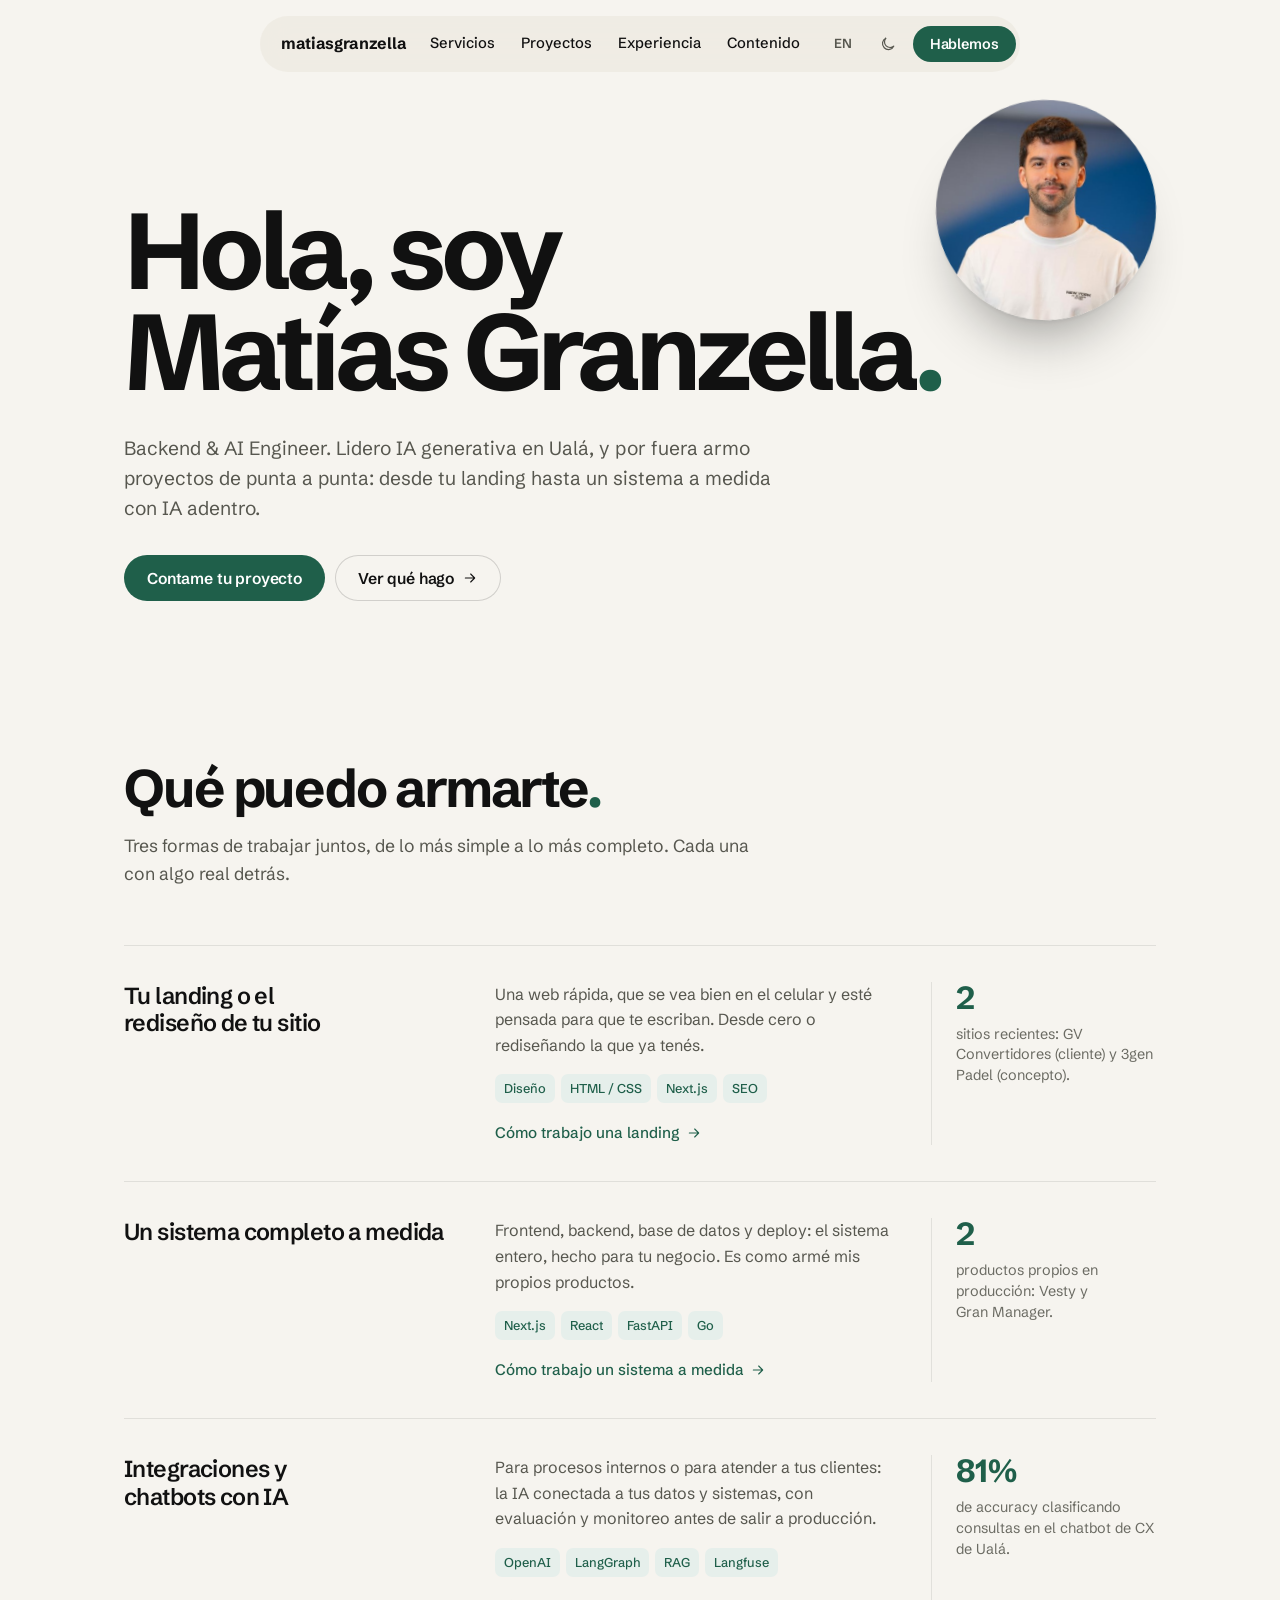
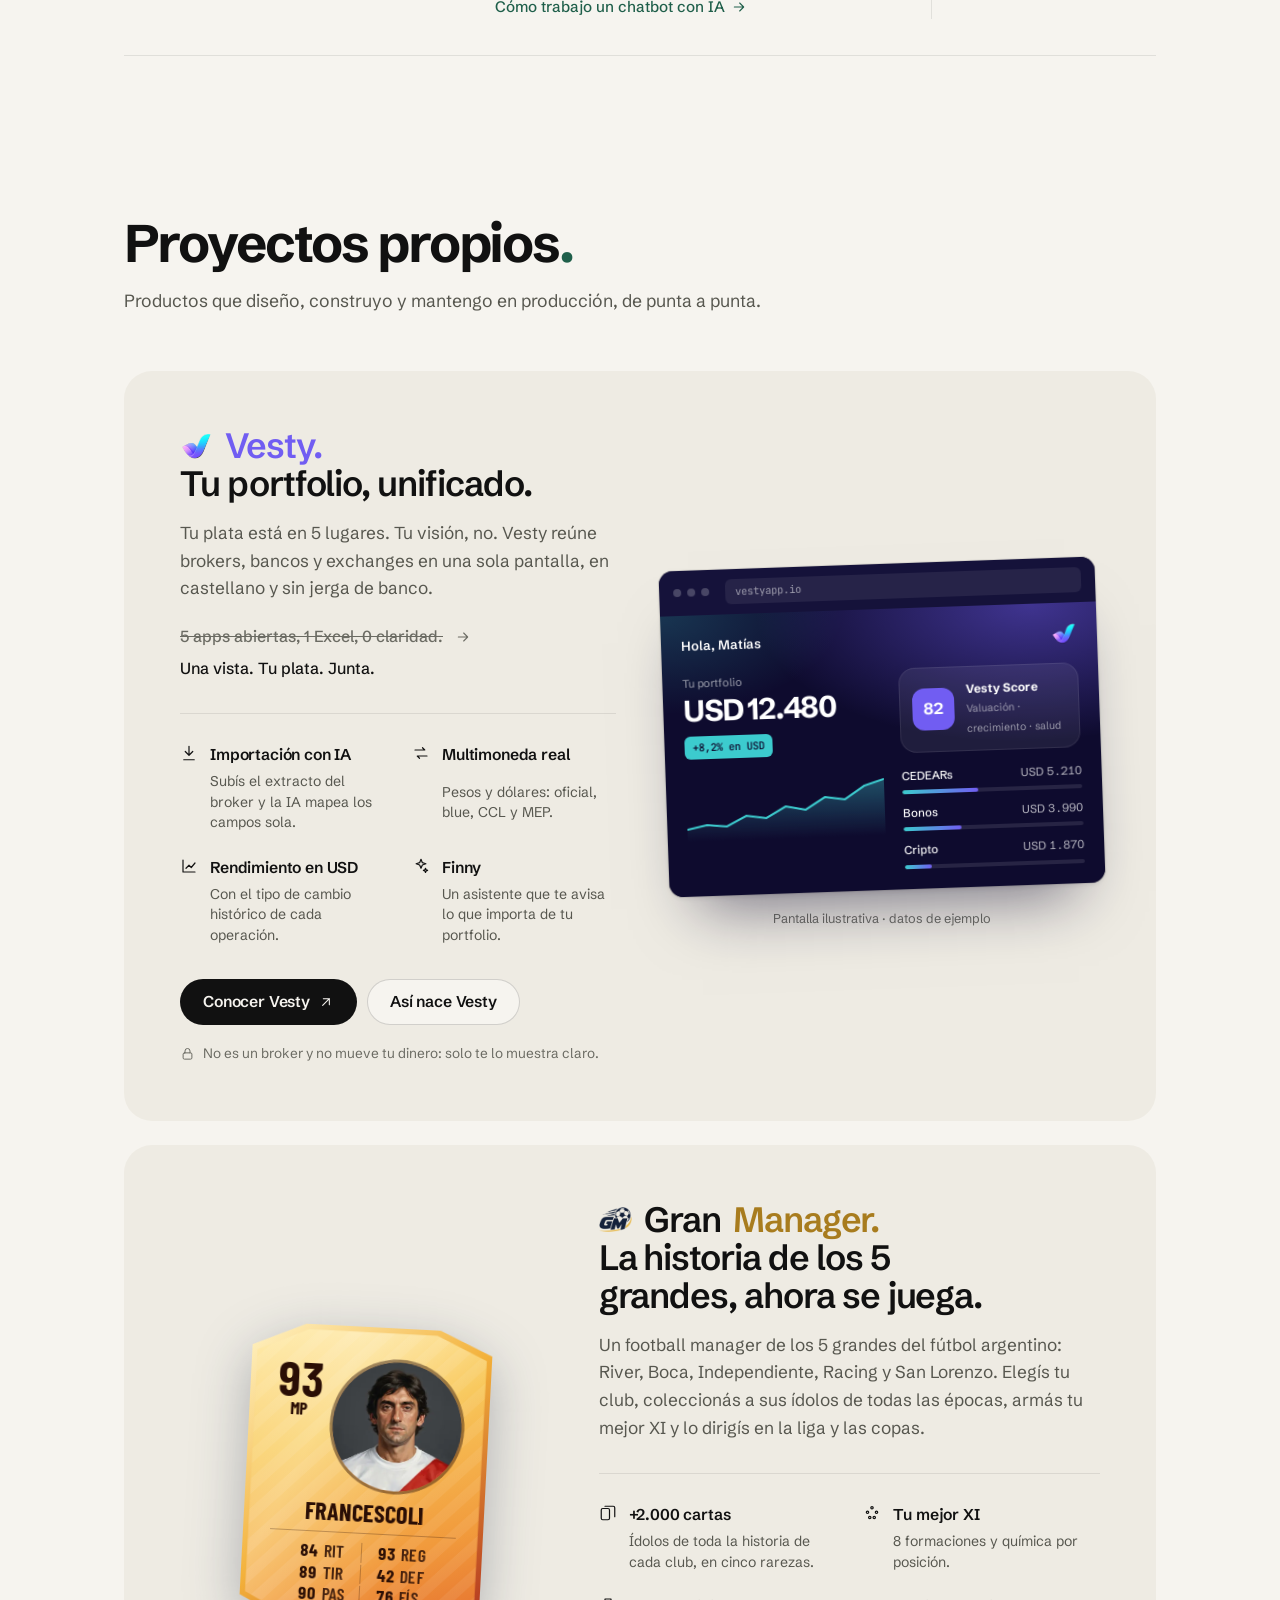
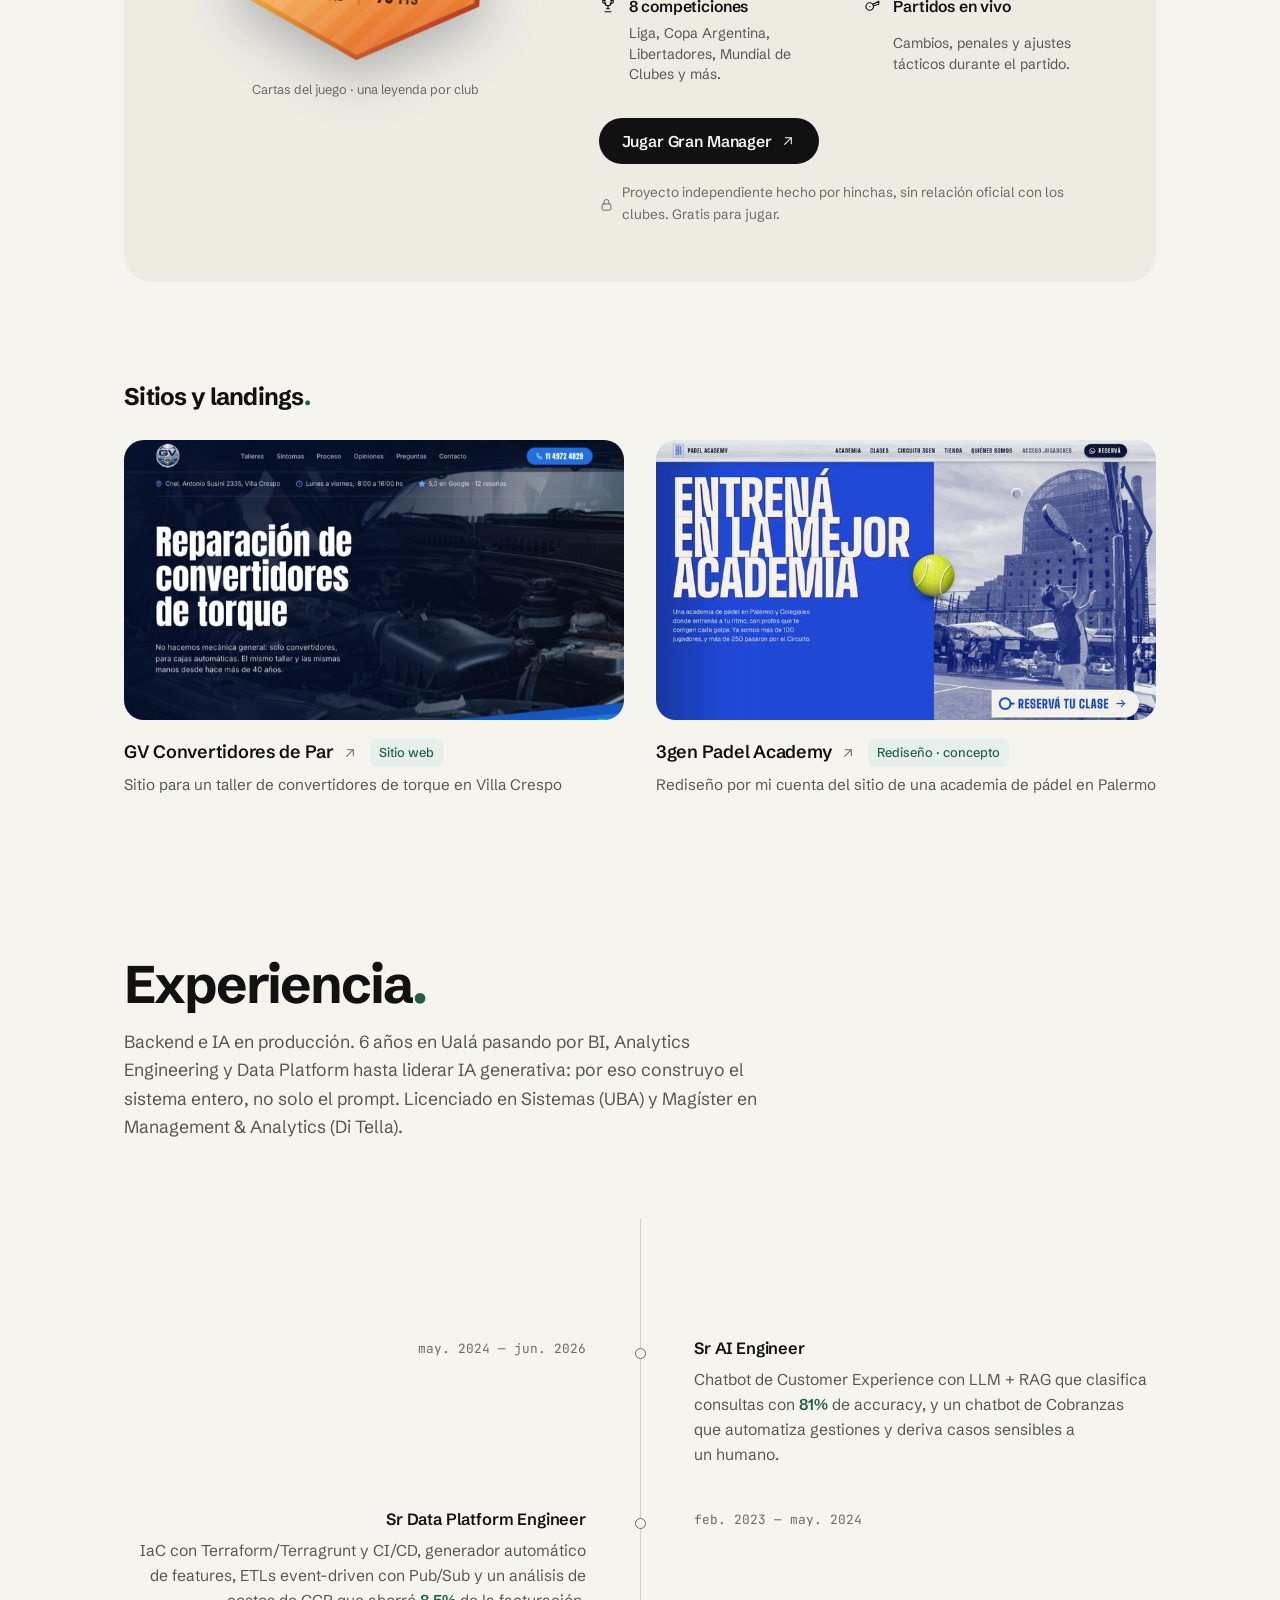
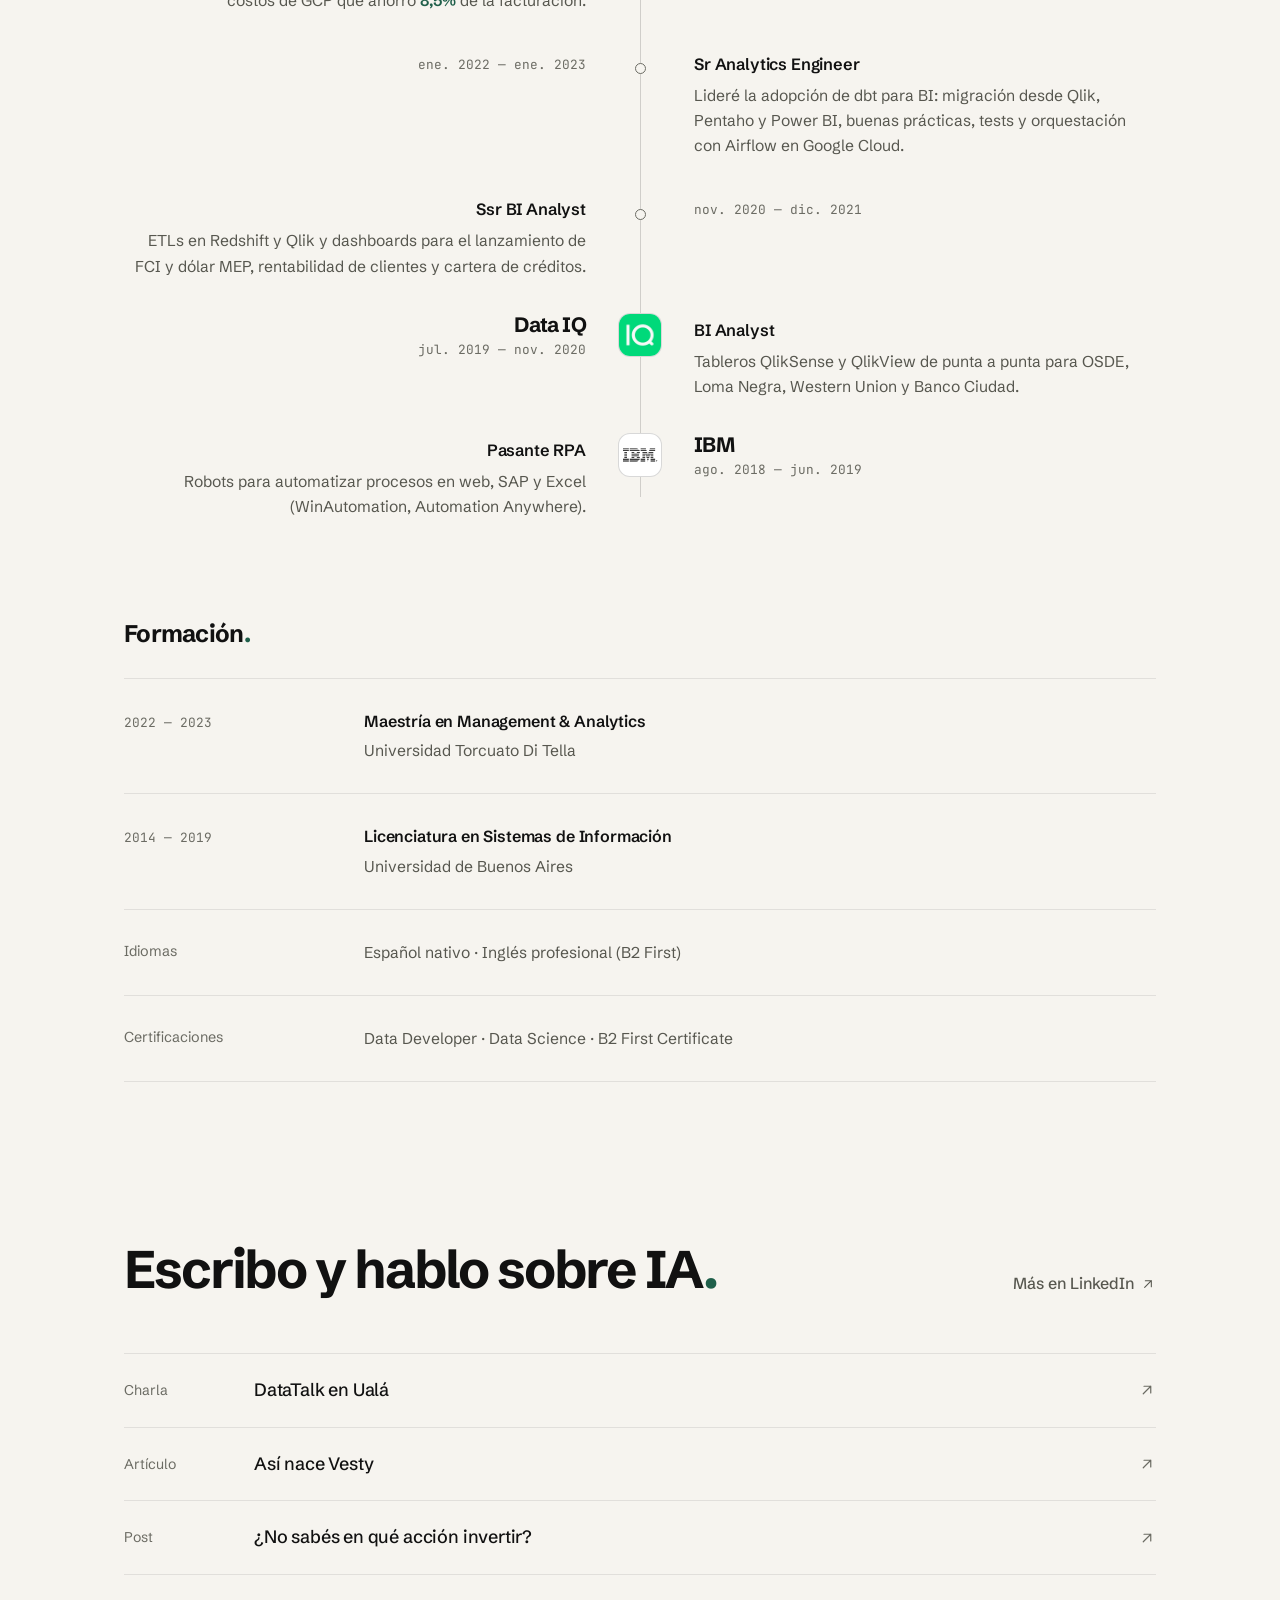
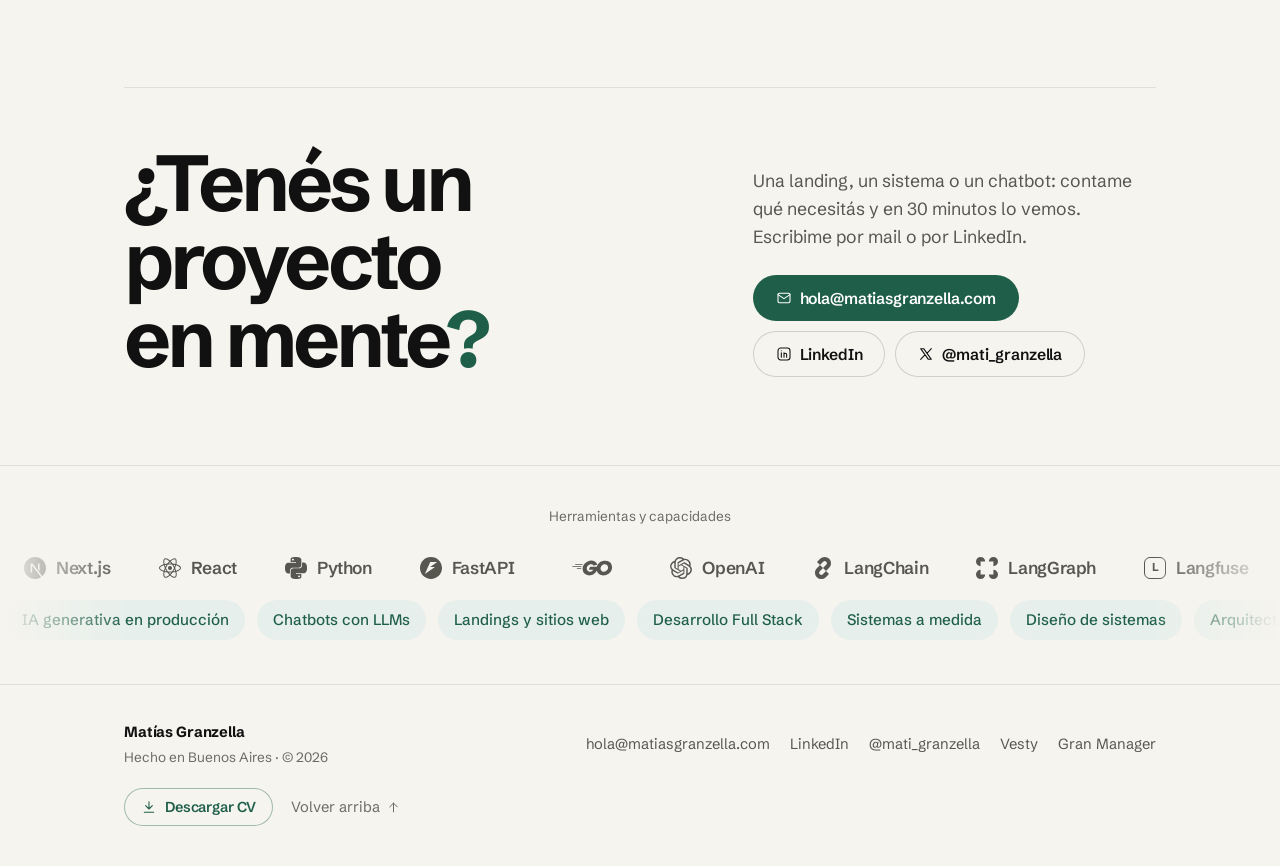
==== commit 5f2bec71: "SEO: páginas de servicios, home en inglés, sitemap y datos estructurados - Una página estática por s" ====
--- a/index.html
+++ b/index.html
@@ -3,19 +3,22 @@
 <head>
   <meta charset="UTF-8" />
   <meta name="viewport" content="width=device-width, initial-scale=1.0" />
-  <title>Matías Granzella — Backend & AI Engineer · Landings, sistemas a medida e IA</title>
-  <meta name="description" content="Backend & AI Engineer. Lidero IA generativa en Ualá y armo proyectos de punta a punta: landings, sistemas a medida con backend propio e integraciones y chatbots con IA." />
+  <title>Matías Granzella — Backend &amp; AI Engineer freelance en Buenos Aires</title>
+  <meta name="description" content="Desarrollador freelance en Buenos Aires: chatbots e integraciones con IA, sistemas a medida con backend propio y landing pages. AI Lead en Ualá." />
   <meta name="theme-color" content="#f6f4ef" media="(prefers-color-scheme: light)" />
   <meta name="theme-color" content="#0b0b0b" media="(prefers-color-scheme: dark)" />
 
   <!-- PREVIEW AL COMPARTIR (LinkedIn / X / WhatsApp) -->
-  <link rel="canonical" href="https://matiasgranzella.com" />
+  <link rel="canonical" href="https://matiasgranzella.com/" />
+  <link rel="alternate" hreflang="es" href="https://matiasgranzella.com/" />
+  <link rel="alternate" hreflang="en" href="https://matiasgranzella.com/en/" />
+  <link rel="alternate" hreflang="x-default" href="https://matiasgranzella.com/" />
   <meta property="og:type" content="website" />
   <meta property="og:site_name" content="Matías Granzella" />
   <meta property="og:locale" content="es_AR" />
-  <meta property="og:title" content="Matías Granzella — Backend & AI Engineer · Landings, sistemas a medida e IA" />
-  <meta property="og:description" content="Backend & AI Engineer. Lidero IA generativa en Ualá y armo proyectos de punta a punta: landings, sistemas a medida con backend propio e integraciones y chatbots con IA." />
-  <meta property="og:url" content="https://matiasgranzella.com" />
+  <meta property="og:title" content="Matías Granzella — Backend &amp; AI Engineer freelance en Buenos Aires" />
+  <meta property="og:description" content="Desarrollador freelance en Buenos Aires: chatbots e integraciones con IA, sistemas a medida con backend propio y landing pages. AI Lead en Ualá." />
+  <meta property="og:url" content="https://matiasgranzella.com/" />
   <meta property="og:image" content="https://matiasgranzella.com/assets/og-image-v6.png" />
   <meta property="og:image:secure_url" content="https://matiasgranzella.com/assets/og-image-v6.png" />
   <meta property="og:image:width" content="1200" />
@@ -25,13 +28,77 @@
 
   <!-- Twitter / X -->
   <meta name="twitter:card" content="summary_large_image" />
-  <meta name="twitter:title" content="Matías Granzella — Backend & AI Engineer · Landings, sistemas a medida e IA" />
-  <meta name="twitter:description" content="Landings, sistemas a medida con backend propio e integraciones y chatbots con IA." />
+  <meta name="twitter:title" content="Matías Granzella — Backend &amp; AI Engineer freelance en Buenos Aires" />
+  <meta name="twitter:description" content="Desarrollador freelance en Buenos Aires: chatbots e integraciones con IA, sistemas a medida con backend propio y landing pages. AI Lead en Ualá." />
   <meta name="twitter:image" content="https://matiasgranzella.com/assets/og-image-v6.png" />
   <meta name="twitter:creator" content="@mati_granzella" />
 
-  <link rel="icon" type="image/svg+xml" href="assets/favicon.svg" />
-  <link rel="apple-touch-icon" href="assets/favicon.svg" />
+  <!-- Datos estructurados (Google y buscadores con IA): quién soy y qué servicios ofrezco -->
+  <script type="application/ld+json">
+  {
+    "@context": "https://schema.org",
+    "@graph": [
+      {
+        "@type": "Person",
+        "@id": "https://matiasgranzella.com/#person",
+        "name": "Matías Granzella",
+        "alternateName": "Matías Federico Granzella",
+        "url": "https://matiasgranzella.com/",
+        "image": "https://matiasgranzella.com/assets/foto_perfil.jpeg",
+        "jobTitle": "Backend & AI Engineer",
+        "email": "mailto:hola@matiasgranzella.com",
+        "description": "Backend & AI Engineer en Buenos Aires. AI Lead en Ualá y desarrollador freelance: landings, sistemas a medida con backend propio e integraciones y chatbots con IA.",
+        "worksFor": { "@type": "Organization", "name": "Ualá", "url": "https://www.uala.com.ar" },
+        "alumniOf": [
+          { "@type": "CollegeOrUniversity", "name": "Universidad de Buenos Aires" },
+          { "@type": "CollegeOrUniversity", "name": "Universidad Torcuato Di Tella" }
+        ],
+        "address": { "@type": "PostalAddress", "addressLocality": "Buenos Aires", "addressCountry": "AR" },
+        "knowsLanguage": ["es", "en"],
+        "knowsAbout": [
+          "Inteligencia artificial generativa", "Chatbots con LLMs", "RAG", "Agentes con LLMs",
+          "Desarrollo web", "Landing pages", "Desarrollo Full Stack", "Next.js", "React",
+          "Python", "FastAPI", "Go", "PostgreSQL", "Supabase", "Google Cloud", "dbt", "Airflow"
+        ],
+        "sameAs": [
+          "https://www.linkedin.com/in/matias-federico-granzella",
+          "https://twitter.com/mati_granzella"
+        ]
+      },
+      {
+        "@type": "ProfessionalService",
+        "@id": "https://matiasgranzella.com/#service",
+        "name": "Matías Granzella — Desarrollo web e IA freelance",
+        "url": "https://matiasgranzella.com/",
+        "image": "https://matiasgranzella.com/assets/og-image-v6.png",
+        "description": "Desarrollo freelance de landings y sitios web, sistemas a medida con backend propio e integraciones y chatbots con IA para empresas.",
+        "founder": { "@id": "https://matiasgranzella.com/#person" },
+        "address": { "@type": "PostalAddress", "addressLocality": "Buenos Aires", "addressCountry": "AR" },
+        "areaServed": [{ "@type": "Country", "name": "Argentina" }, "Remoto"],
+        "hasOfferCatalog": {
+          "@type": "OfferCatalog",
+          "name": "Servicios",
+          "itemListElement": [
+            { "@type": "Offer", "itemOffered": { "@type": "Service", "url": "https://matiasgranzella.com/servicios/landing-pages/", "name": "Landing pages y rediseño de sitios web", "description": "Webs rápidas, pensadas para el celular y para que te escriban. Desde cero o rediseñando la que ya tenés." } },
+            { "@type": "Offer", "itemOffered": { "@type": "Service", "url": "https://matiasgranzella.com/servicios/sistemas-a-medida/", "name": "Sistemas a medida", "description": "Frontend, backend, base de datos y deploy: el sistema entero, hecho para tu negocio." } },
+            { "@type": "Offer", "itemOffered": { "@type": "Service", "url": "https://matiasgranzella.com/servicios/chatbots-con-ia/", "name": "Integraciones y chatbots con IA", "description": "IA conectada a tus datos y sistemas, para procesos internos o atención al cliente, con evaluación y monitoreo." } }
+          ]
+        }
+      },
+      {
+        "@type": "WebSite",
+        "@id": "https://matiasgranzella.com/#website",
+        "url": "https://matiasgranzella.com/",
+        "name": "Matías Granzella",
+        "inLanguage": "es-AR",
+        "publisher": { "@id": "https://matiasgranzella.com/#person" }
+      }
+    ]
+  }
+  </script>
+
+  <link rel="icon" type="image/svg+xml" href="/assets/favicon.svg" />
+  <link rel="apple-touch-icon" href="/assets/favicon.svg" />
 
   <script>
     // Tema antes del primer paint: preferencia guardada o la del sistema
@@ -47,7 +114,7 @@
   <link rel="preconnect" href="https://fonts.googleapis.com" />
   <link rel="preconnect" href="https://fonts.gstatic.com" crossorigin />
   <link href="https://fonts.googleapis.com/css2?family=Barlow+Condensed:wght@600;700&family=JetBrains+Mono:wght@400;500&family=Schibsted+Grotesk:wght@400;500;600;700&display=swap" rel="stylesheet" />
-  <link rel="stylesheet" href="styles.css" />
+  <link rel="stylesheet" href="/styles.css" />
 </head>
 <body>
   <a class="skip" href="#main">Saltar al contenido</a>
@@ -79,7 +146,7 @@
       <div class="container hero__inner">
         <!-- Foto como tarjeta inclinada, al lado del primer renglón del nombre -->
         <figure class="hero__photo">
-          <img id="heroPhoto" src="assets/foto_perfil.jpeg" alt="Matías Granzella" width="681" height="531" fetchpriority="high" />
+          <img id="heroPhoto" src="/assets/foto_perfil.jpeg" alt="Matías Granzella" width="681" height="531" fetchpriority="high" />
         </figure>
         <h1 class="hero__title" id="heroTitle"></h1>
         <p class="hero__sub" id="heroSub"></p>
@@ -178,7 +245,7 @@
     </div>
   </footer>
 
-  <script src="data.js"></script>
-  <script src="app.js"></script>
+  <script src="/data.js"></script>
+  <script src="/app.js"></script>
 </body>
 </html>
--- a/styles.css
+++ b/styles.css
@@ -185,6 +185,7 @@
 .theme-toggle:hover { color: var(--ink); background: var(--surface-2); }
 .theme-toggle svg { width: 18px; height: 18px; fill: none; stroke: currentColor; stroke-width: 1.6; stroke-linecap: round; }
 .lang-toggle {
+  display: inline-flex; align-items: center;
   height: 38px; padding: 0 10px;
   border: 0; border-radius: 100px; background: transparent;
   font: 600 .82rem/1 var(--sans); letter-spacing: .02em;
@@ -219,7 +220,7 @@
 .hero__photo.is-tilting { transition: transform .12s linear; }
 .hero__photo img {
   width: 100%; height: 100%;
-  border-radius: var(--radius-lg);
+  border-radius: 50%;
   object-fit: cover; object-position: 50% 30%;
   box-shadow: 0 2px 4px rgba(0, 0, 0, .06), 0 40px 60px -32px rgba(0, 0, 0, .45);
 }
@@ -269,8 +270,7 @@
 
 @media (max-width: 720px) {
   .hero { padding-top: 120px; }
-  .hero__photo { position: static; width: 112px; margin-bottom: 24px; transform: rotate(-3deg); }
-  .hero__photo img { border-radius: 24px; }
+  .hero__photo { position: static; width: clamp(120px, 36vw, 160px); margin-bottom: 28px; transform: rotate(4deg); }
 }
 
 /* STACK (cintas al final) -------------------------------------------------- */
@@ -387,9 +387,9 @@
 }
 .product__logo { display: flex; align-items: center; gap: 12px; color: var(--v-purple); }
 .product__mark { width: .95em; height: .95em; object-fit: contain; flex-shrink: 0; }
-.product--millo .product__mark { border-radius: 10px; background: #fff; box-shadow: 0 0 0 1px var(--line); }
+.product__mark--dark, [data-theme="dark"] .product__mark--light { display: none; }
+[data-theme="dark"] .product__mark--dark { display: block; }
 .app__logo { width: 26px; height: 26px; object-fit: contain; }
-.pcard__crest img { width: 100%; height: 100%; object-fit: cover; }
 [data-theme="dark"] .product__logo { color: #a79bff; }
 .product__pitch {
   font-size: clamp(1.75rem, 3vw, 2.2rem);
@@ -418,62 +418,87 @@
 .product .btn--primary:hover { background: color-mix(in srgb, var(--ink) 82%, var(--bg)); }
 .projects { display: grid; gap: 24px; }
 .product--vesty { grid-template-columns: minmax(0, 1fr) minmax(0, 1fr); }
-.product--millo { grid-template-columns: minmax(0, .85fr) minmax(0, 1.15fr); }
-.product--millo .product__visual { order: -1; }
-.product--millo .product__logo { color: var(--ink); }
-.product--millo .product__logo em { font-style: normal; color: #e2332b; }
-[data-theme="dark"] .product--millo .product__logo em { color: #ff5a4f; }
-
-/* Carta de jugador (identidad Millo Manager) */
-.pcard {
-  --m-red: #e2332b;
-  --m-gold: #b8862b;
-  width: 264px;
-  padding: 20px 20px 18px;
-  border-radius: 22px;
-  background: #fff;
-  color: #16171b;
-  border: 3px solid transparent;
-  background-image: linear-gradient(#fff, #fff), linear-gradient(160deg, #f3c34a, var(--m-red));
-  background-origin: border-box;
-  background-clip: padding-box, border-box;
-  box-shadow: 0 2px 4px rgba(0, 0, 0, .06), 0 36px 60px -30px rgba(120, 20, 15, .45);
+.product--gran { grid-template-columns: minmax(0, .85fr) minmax(0, 1.15fr); }
+.product--gran .product__visual { order: -1; }
+.product--gran .product__logo { color: var(--ink); }
+.product--gran .product__logo em { font-style: normal; color: #a87c1e; }
+[data-theme="dark"] .product--gran .product__logo em { color: #e6b94e; }
+
+/* Carta de jugador (identidad Gran Manager): el escudo Leyenda del juego. Las cinco cartas están
+   apiladas y se ve una (.is-on); app.js las va pasando. Todo en em: escala con el font-size. */
+.gstack {
+  position: relative;
+  width: 10em; height: 13.9em;
+  font-size: 24px;
   font-family: "Barlow Condensed", var(--sans);
-  text-transform: uppercase;
   transform: rotate(3deg);
   transition: transform .6s var(--ease-out);
 }
-.product--millo:hover .pcard { transform: rotate(0deg) translateY(-4px); }
-.pcard__top { display: flex; justify-content: space-between; align-items: flex-start; }
-.pcard__rating { font-size: 48px; font-weight: 700; line-height: .9; color: var(--m-gold); }
-.pcard__pos { font-size: 14px; font-weight: 700; color: var(--m-gold); margin-top: 2px; }
-.pcard__rarity {
-  font-size: 11px; font-weight: 700; letter-spacing: .08em;
-  color: #fff; background: var(--m-gold);
-  padding: 3px 8px; border-radius: 6px;
-}
-.pcard__crest {
-  position: relative; overflow: hidden;
-  width: 128px; height: 128px; margin: 6px auto 14px;
-  border-radius: 50%;
-  background: #f4f3f0;
-  border: 3px solid #f3c34a;
-}
-.pcard__sash {
-  position: absolute; left: -20%; top: 38%;
-  width: 140%; height: 30px;
-  background: var(--m-red);
-  transform: rotate(-35deg);
-}
-.pcard__name { text-align: center; font-size: 28px; font-weight: 700; letter-spacing: .01em; line-height: 1; }
-.pcard__years { text-align: center; margin-top: 4px; font-size: 13px; font-weight: 600; color: var(--m-gold); letter-spacing: .08em; }
-.pcard__stats {
-  display: grid; grid-template-columns: repeat(3, 1fr); gap: 10px 0;
-  margin-top: 16px; padding-top: 14px; border-top: 1px solid #e7e5e0;
-  text-align: center;
-}
-.pcard__stats b { display: block; font-size: 22px; font-weight: 700; line-height: 1; }
-.pcard__stats span { font-size: 11px; font-weight: 600; color: #6b6b63; letter-spacing: .08em; }
+.product--gran:hover .gstack { transform: rotate(0deg) translateY(-4px); }
+.gcard {
+  position: absolute; inset: 0;
+  filter: drop-shadow(0 .7em 1.1em rgba(20, 33, 58, .3));
+  opacity: 0;
+  transform: translateX(1.2em) rotate(6deg) scale(.96);
+  transition: opacity .5s ease, transform .7s var(--ease-out);
+}
+.gcard.is-on { opacity: 1; transform: none; }
+.gcard::before, .gcard__in { clip-path: polygon(0 7%, 22% 0, 78% 0, 100% 7%, 100% 82%, 50% 100%, 0 82%); }
+.gcard::before {
+  content: ""; position: absolute; inset: 0;
+  background: linear-gradient(135deg, #fff3c4, #f3b13a 45%, #a8211b);
+}
+.gcard__in {
+  position: absolute; inset: .22em;
+  overflow: hidden;
+  display: grid; grid-template-rows: auto auto 1fr;
+  padding: 12% 9% 0;
+  background: linear-gradient(160deg, #ffeaa6 0%, #f8c75a 32%, #f19a3c 68%, #e2622a 100%);
+  color: #2a0e05;
+}
+.gcard__in::before {
+  content: ""; position: absolute; inset: 0; pointer-events: none;
+  background: repeating-linear-gradient(135deg, rgba(255, 255, 255, .07) 0 .45em, transparent .45em .9em);
+}
+.gcard__in::after {
+  content: ""; position: absolute; inset: 0; pointer-events: none;
+  mix-blend-mode: soft-light;
+  background: linear-gradient(115deg, transparent 32%, rgba(255, 255, 255, .75) 47%, transparent 62%);
+  background-size: 260% 260%;
+  background-position: var(--mx, 90%) var(--my, 10%);
+}
+.gcard__top { position: relative; z-index: 1; display: grid; grid-template-columns: minmax(1.9em, auto) 1fr; gap: 6%; align-items: start; }
+.gcard__rt { display: flex; flex-direction: column; align-items: center; line-height: .85; }
+.gcard__rt b { font-size: 2em; font-weight: 700; letter-spacing: -.02em; font-variant-numeric: tabular-nums; }
+.gcard__rt span { font-size: .72em; font-weight: 700; letter-spacing: .02em; margin-top: .15em; }
+.gcard__ph {
+  position: relative; aspect-ratio: 1; border-radius: 50%; overflow: hidden;
+  background: radial-gradient(circle at 50% 35%, #f8bf5e, #b4421d);
+  box-shadow: 0 0 0 .12em rgba(42, 14, 5, .45), inset 0 -.6em 1em rgba(0, 0, 0, .18);
+}
+.gcard__ph img {
+  position: absolute; inset: 0; width: 100%; height: 100%;
+  object-fit: cover; object-position: 50% 30%;
+  scale: 1.18; transform-origin: 50% 8%;
+}
+.gcard__name {
+  position: relative; z-index: 1;
+  text-align: center; font-weight: 700; text-transform: uppercase;
+  font-size: 1.02em; line-height: 1;
+  margin-top: 6%; padding-bottom: 4%;
+  border-bottom: 1px solid rgba(42, 14, 5, .28);
+  white-space: nowrap;
+}
+.gcard__stats {
+  position: relative; z-index: 1; margin: 0;
+  display: grid; grid-template-columns: auto auto; grid-template-rows: repeat(3, auto); grid-auto-flow: column;
+  justify-content: center; align-content: start; row-gap: .12em;
+  padding: 5% 0 0; font-size: .64em;
+}
+.gcard__stats div { display: flex; gap: .3em; align-items: baseline; padding: 0 .75em; font-size: 1.15em; line-height: 1.1; }
+.gcard__stats div:nth-child(n + 4) { border-left: 1px solid rgba(42, 14, 5, .28); }
+.gcard__stats dd { margin: 0; font-weight: 700; min-width: 1.15em; text-align: right; font-variant-numeric: tabular-nums; }
+.gcard__stats dt { font-weight: 600; letter-spacing: .02em; opacity: .85; }
 
 .product__visual { display: flex; flex-direction: column; align-items: center; gap: 18px; }
 .product__caption { font-size: .8rem; color: var(--ink-faint); }
@@ -553,17 +578,18 @@
 .app__bar i { display: block; height: 100%; border-radius: 4px; background: linear-gradient(90deg, #3CCBCE, #715DF2); }
 
 @media (max-width: 900px) {
-  .product, .product--millo { grid-template-columns: 1fr; padding: 36px 24px 0; gap: 40px; }
-  .product--millo { padding-bottom: 36px; }
-  .product--millo .product__visual { order: 0; height: auto; overflow: visible; }
-  .product--millo .product__caption { order: 0; }
-  .pcard, .product--millo:hover .pcard { transform: none; }
+  .product, .product--gran { grid-template-columns: 1fr; padding: 36px 24px 0; gap: 40px; }
+  .product--gran { padding-bottom: 36px; }
+  .product--gran .product__visual { order: 0; height: auto; overflow: visible; }
+  .product--gran .product__caption { order: 0; }
+  .gstack { font-size: 21px; }
+  .gstack, .product--gran:hover .gstack { transform: none; }
   .product__visual {
     overflow: hidden; height: 400px; justify-content: flex-start;
     -webkit-mask-image: linear-gradient(to bottom, #000 72%, transparent);
     mask-image: linear-gradient(to bottom, #000 72%, transparent);
   }
-  .product--millo .product__visual { -webkit-mask-image: none; mask-image: none; }
+  .product--gran .product__visual { -webkit-mask-image: none; mask-image: none; }
   .product__caption { order: -1; }
   .browser, .product:hover .browser { transform: none; }
 }
@@ -819,8 +845,9 @@
 /* MOBILE ------------------------------------------------------------------- */
 @media (max-width: 600px) {
   :root { --gutter: 20px; }
-  .hero__ctas { width: 100%; }
-  .hero__ctas .btn { flex: 1 1 100%; }
+  .hero__ctas, .product__ctas, .closing__ctas { width: 100%; }
+  /* En el celular todos los botones de acción ocupan el ancho completo */
+  .hero__ctas .btn, .product__ctas .btn, .closing__ctas .btn { flex: 1 1 100%; }
   .stack { margin-top: 64px; }
   .section { padding-top: 96px; }
   .section--tight { padding-top: 72px; }
@@ -864,13 +891,13 @@
 }
 .product:hover::after { opacity: 1; }
 .product--vesty { --spot: rgba(113, 93, 242, .16); }
-.product--millo { --spot: rgba(226, 51, 43, .12); }
+.product--gran { --spot: rgba(230, 185, 78, .16); }
 [data-theme="dark"] .product--vesty { --spot: rgba(113, 93, 242, .22); }
-[data-theme="dark"] .product--millo { --spot: rgba(226, 51, 43, .18); }
+[data-theme="dark"] .product--gran { --spot: rgba(230, 185, 78, .14); }
 .product__visual { perspective: 1000px; }
-.product .browser, .product .pcard { will-change: transform; }
+.product .browser, .product .gstack { will-change: transform; }
 .product.is-tilting .browser { transform: rotateX(var(--rx)) rotateY(var(--ry)) translateY(-6px); transition: transform .12s linear; }
-.product.is-tilting .pcard { transform: rotateX(var(--rx)) rotateY(var(--ry)) translateY(-6px); transition: transform .12s linear; }
+.product.is-tilting .gstack { transform: rotateX(var(--rx)) rotateY(var(--ry)) translateY(-6px); transition: transform .12s linear; }
 
 /* Features: el ícono gira apenas al pasar el mouse */
 .feature .i { transition: transform .4s var(--ease-out), color .3s; }
@@ -906,3 +933,64 @@
   .tl::after { display: none; }
   .progress { display: none; }
 }
+
+/* PÁGINAS DE SERVICIO (generadas por scripts/build.mjs) ---------------------
+   Mismo sistema que la home: texto sobre el fondo, filas con filete, sin cajas. */
+.page-hero { padding: 184px 0 0; }
+.crumbs { display: flex; flex-wrap: wrap; gap: 8px; font-size: .9rem; color: var(--ink-faint); margin-bottom: 28px; }
+.crumbs a { color: var(--ink-soft); transition: color .2s; }
+.crumbs a:hover { color: var(--accent-ink); }
+.page-hero__title {
+  font-size: clamp(2.6rem, 6.6vw, 5.4rem);
+  font-weight: 700; line-height: .98; letter-spacing: -.05em;
+  max-width: 15ch;
+}
+.page-hero__lede { margin-top: 28px; font-size: clamp(1.1rem, 1.6vw, 1.3rem); line-height: 1.5; color: var(--ink-soft); max-width: 52ch; }
+.page-hero__title, .page-hero__lede, .page-hero__ctas { animation: settle 1s var(--ease-out) both; }
+.page-hero__lede { animation-delay: .12s; }
+.page-hero__ctas { animation-delay: .22s; }
+.btn .i { flex-shrink: 0; }
+
+.page-sec { padding-top: 128px; }
+.page-sec .section__title { margin-bottom: 40px; }
+.rows { list-style: none; border-top: 1px solid var(--line); }
+.row {
+  display: grid; grid-template-columns: minmax(0, 5fr) minmax(0, 9fr);
+  gap: 12px 40px; padding: 30px 0;
+  border-bottom: 1px solid var(--line);
+}
+.row__title { font-size: 1.3rem; font-weight: 600; line-height: 1.25; letter-spacing: -.02em; }
+.row__text { color: var(--ink-soft); max-width: 62ch; }
+.row__num { display: inline-block; min-width: 2.4em; font: 500 .85rem/1 var(--mono); color: var(--accent-ink); vertical-align: .2em; }
+.row__value { color: var(--accent-display); font-size: 2.4rem; font-weight: 700; letter-spacing: -.04em; line-height: 1; }
+.row__value--word { font-size: 1.5rem; letter-spacing: -.025em; padding-top: 4px; }
+.page-sub { margin: 56px 0 16px; font-size: 1.05rem; font-weight: 600; letter-spacing: -.01em; }
+
+.faq { border-top: 1px solid var(--line); max-width: 860px; }
+.faq__item { border-bottom: 1px solid var(--line); }
+.faq__item summary {
+  display: flex; justify-content: space-between; align-items: center; gap: 24px;
+  padding: 24px 0; cursor: pointer; list-style: none;
+  font-size: 1.15rem; font-weight: 600; letter-spacing: -.015em;
+  transition: color .2s;
+}
+.faq__item summary::-webkit-details-marker { display: none; }
+.faq__item summary:hover { color: var(--accent-ink); }
+.faq__item summary .i { width: 20px; height: 20px; flex-shrink: 0; color: var(--ink-faint); transition: transform .3s var(--ease-out); }
+.faq__item[open] summary .i { transform: rotate(45deg); }
+.faq__item p { padding: 0 0 26px; color: var(--ink-soft); max-width: 64ch; }
+
+.page-others { margin-top: 72px; }
+.page-others .page-sub { margin-top: 0; }
+.page-others ul { list-style: none; display: flex; flex-wrap: wrap; gap: 12px 32px; }
+.page-others .link-arrow { font-size: 1.05rem; font-weight: 500; }
+.page .footer { margin-top: 128px; }
+
+@media (max-width: 720px) {
+  .page-hero { padding-top: 128px; }
+  .page-sec { padding-top: 96px; }
+  .row { grid-template-columns: 1fr; padding: 24px 0; }
+}
+@media (prefers-reduced-motion: reduce) {
+  .page-hero__title, .page-hero__lede, .page-hero__ctas { animation: none; }
+}
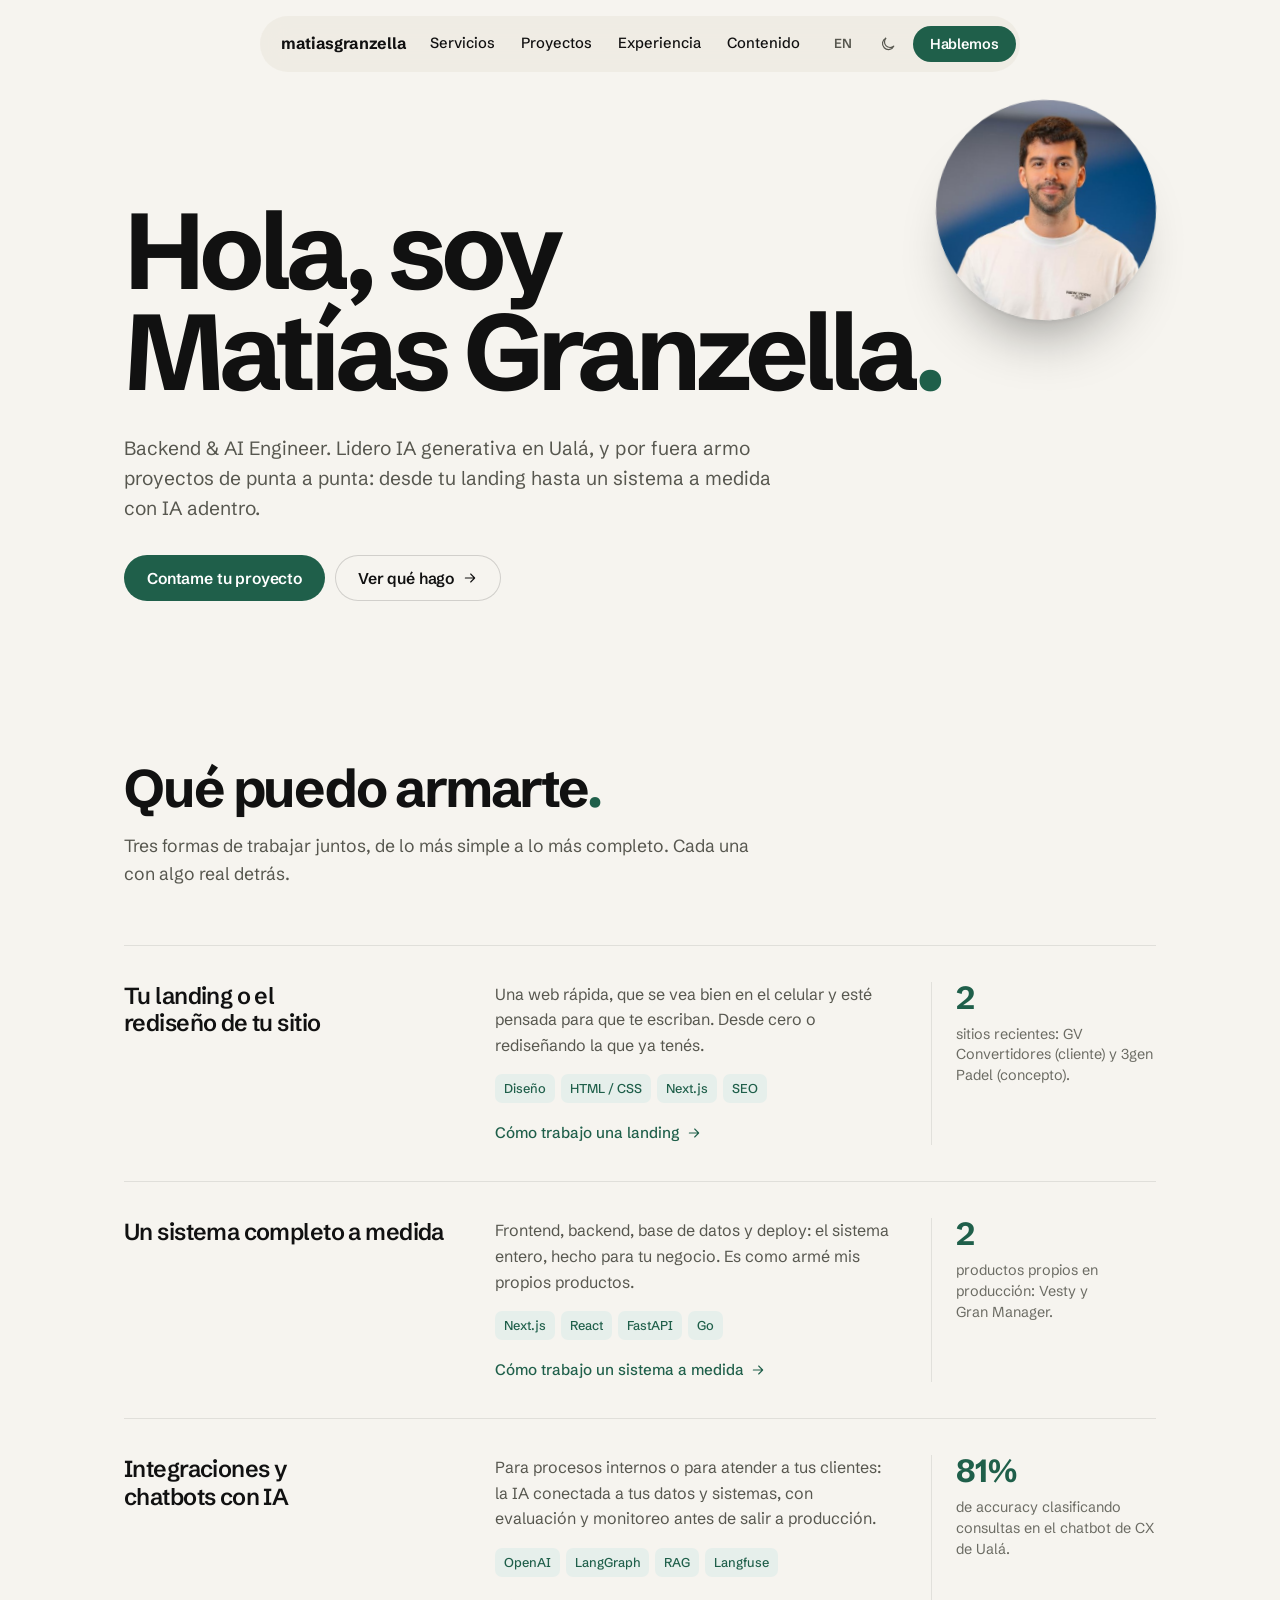
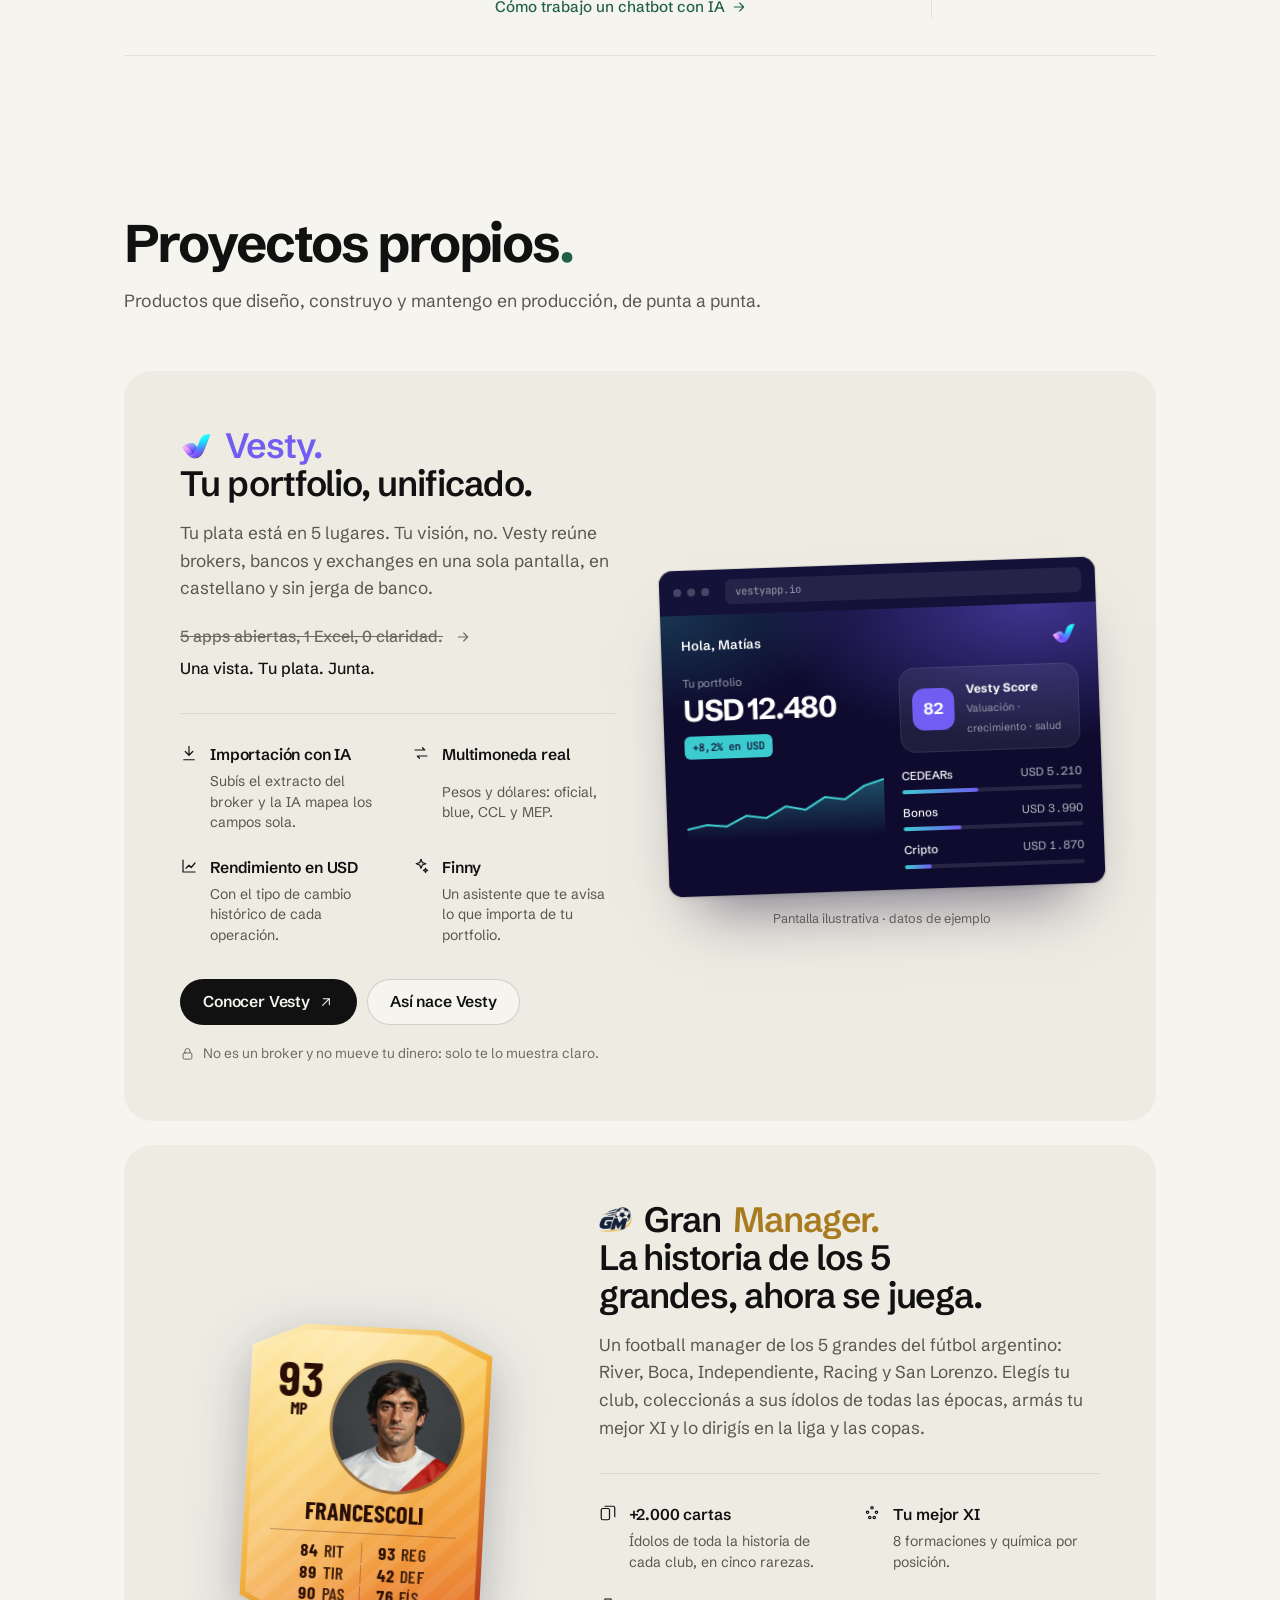
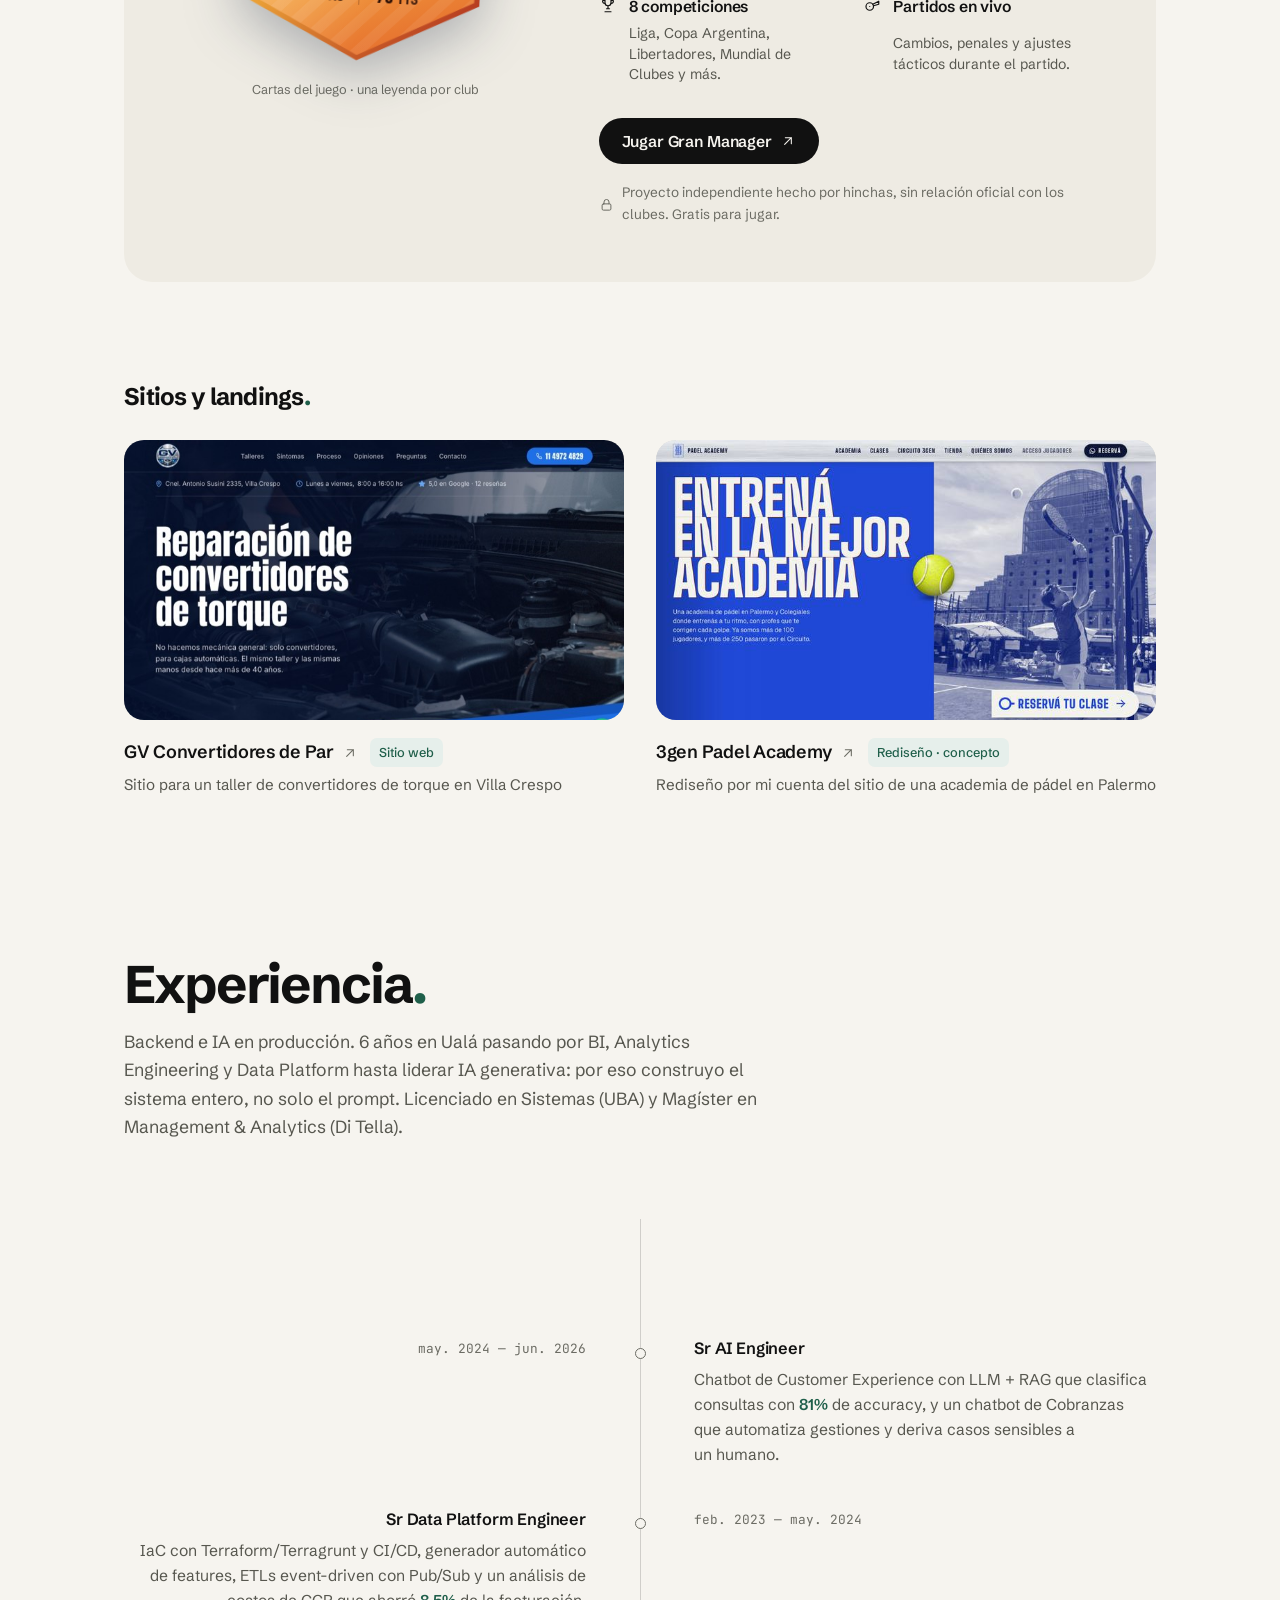
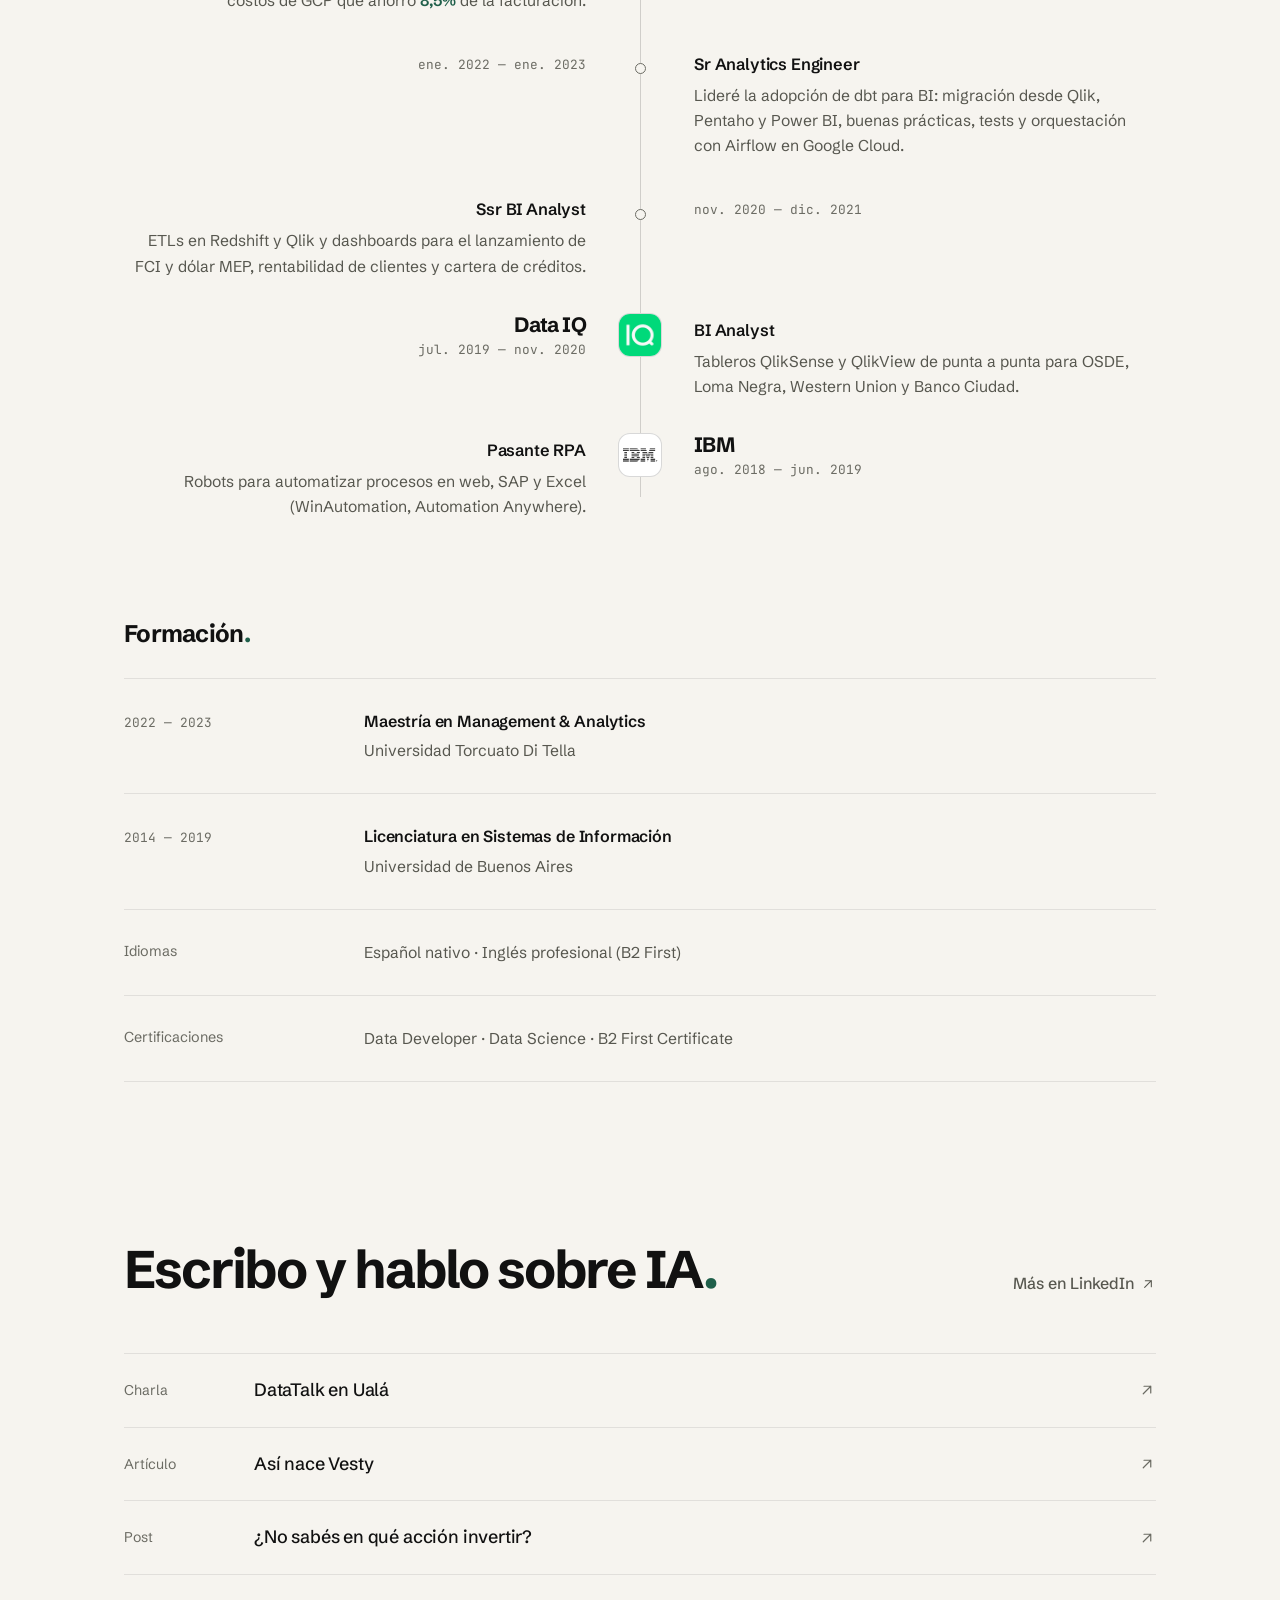
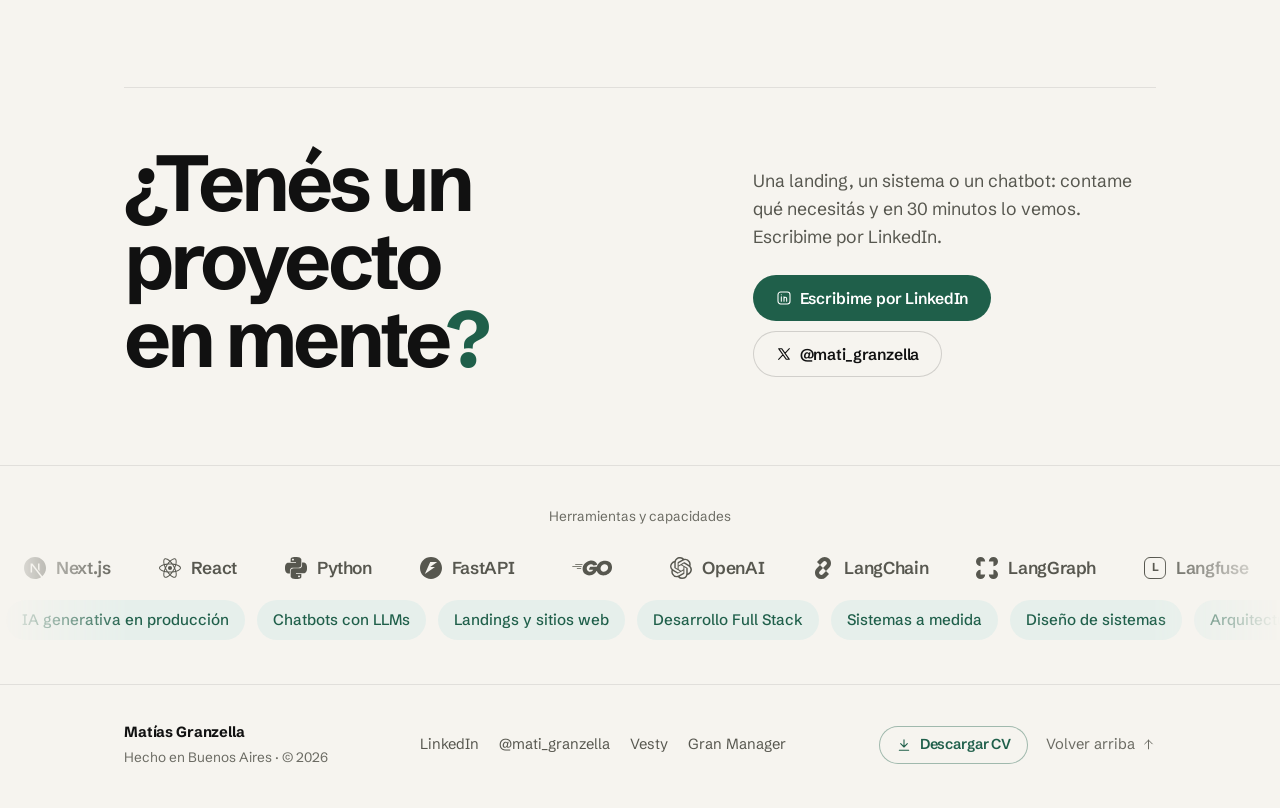
==== commit bf380d1e: "Saco el mail de contacto: LinkedIn vuelve a ser el único canal Co-Authored-By: Claude Opus 5.5 <nore" ====
--- a/index.html
+++ b/index.html
@@ -46,7 +46,6 @@
         "url": "https://matiasgranzella.com/",
         "image": "https://matiasgranzella.com/assets/foto_perfil.jpeg",
         "jobTitle": "Backend & AI Engineer",
-        "email": "mailto:hola@matiasgranzella.com",
         "description": "Backend & AI Engineer en Buenos Aires. AI Lead en Ualá y desarrollador freelance: landings, sistemas a medida con backend propio e integraciones y chatbots con IA.",
         "worksFor": { "@type": "Organization", "name": "Ualá", "url": "https://www.uala.com.ar" },
         "alumniOf": [
@@ -97,8 +96,11 @@
   }
   </script>
 
+  <link rel="icon" href="/favicon.ico" sizes="48x48" />
+  <link rel="icon" type="image/png" sizes="96x96" href="/assets/favicon-96.png" />
+  <link rel="icon" type="image/png" sizes="192x192" href="/assets/favicon-192.png" />
   <link rel="icon" type="image/svg+xml" href="/assets/favicon.svg" />
-  <link rel="apple-touch-icon" href="/assets/favicon.svg" />
+  <link rel="apple-touch-icon" href="/apple-touch-icon.png" />
 
   <script>
     // Tema antes del primer paint: preferencia guardada o la del sistema
